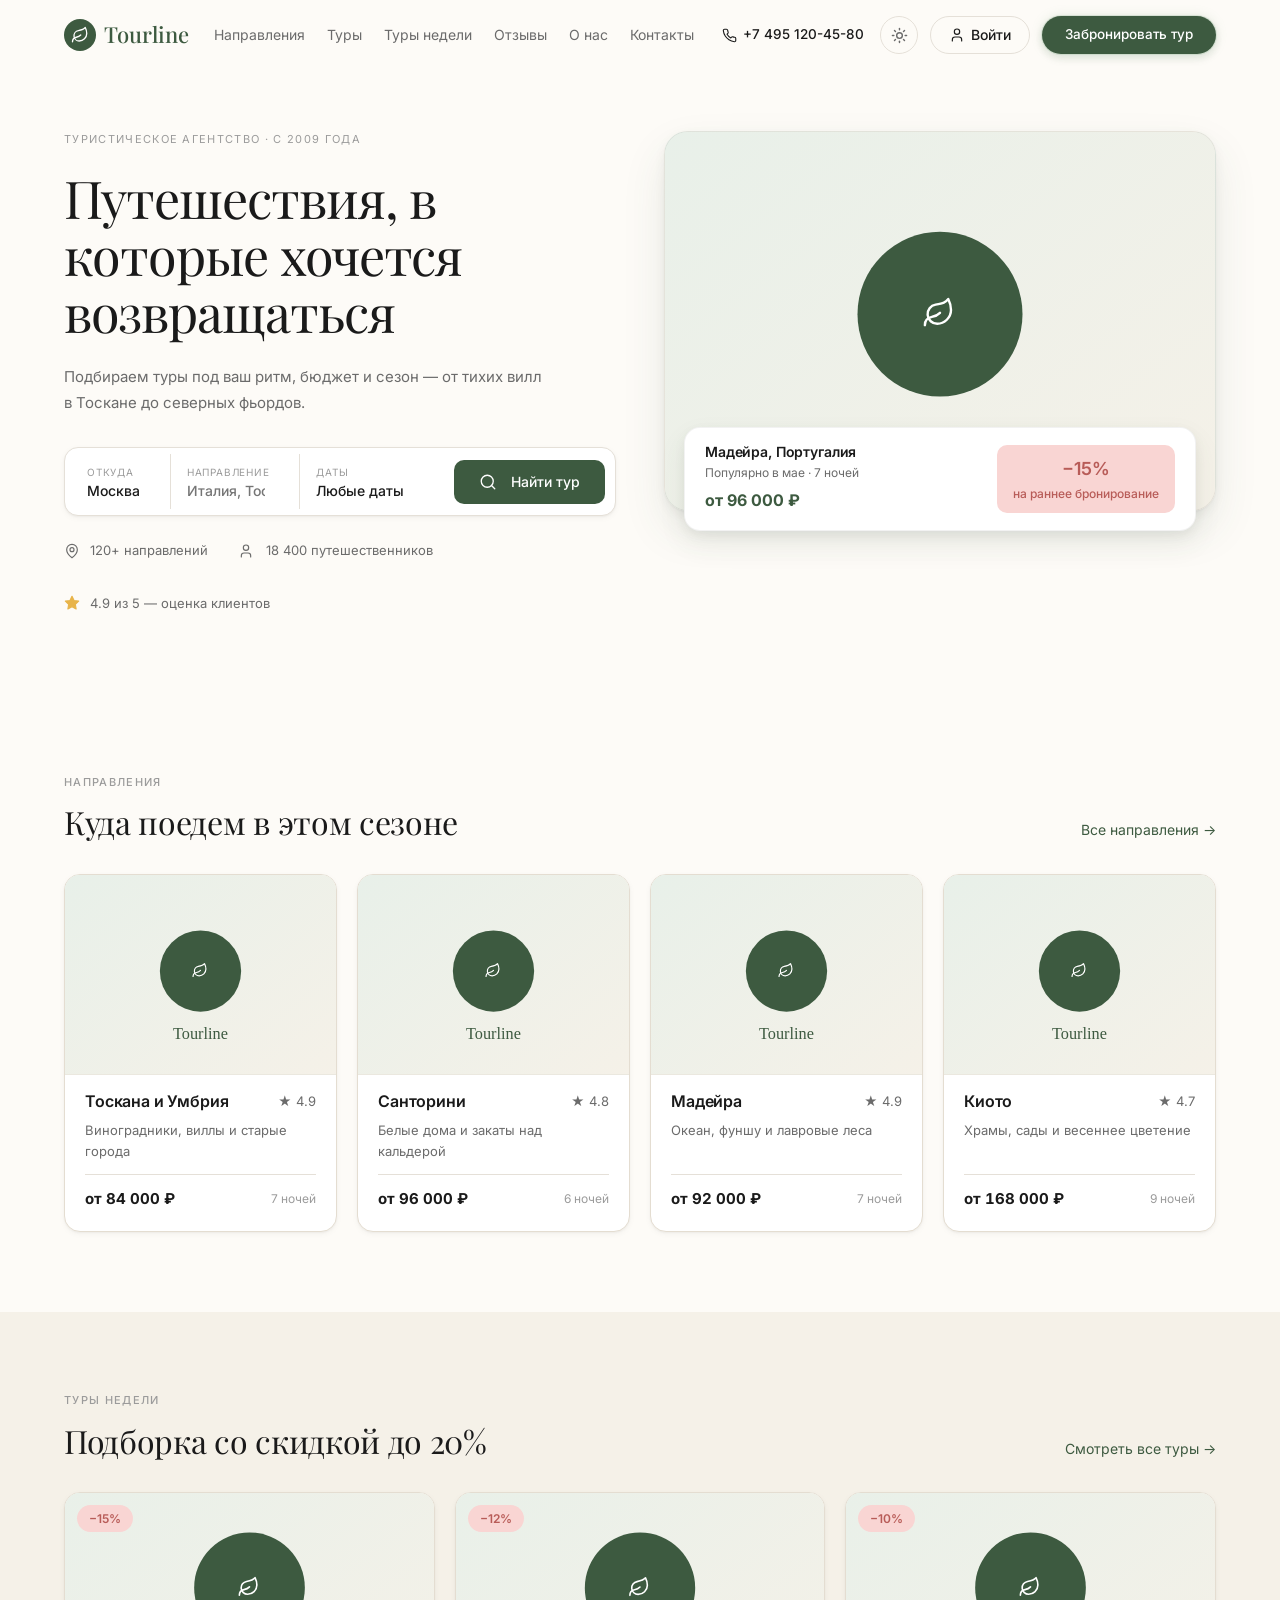
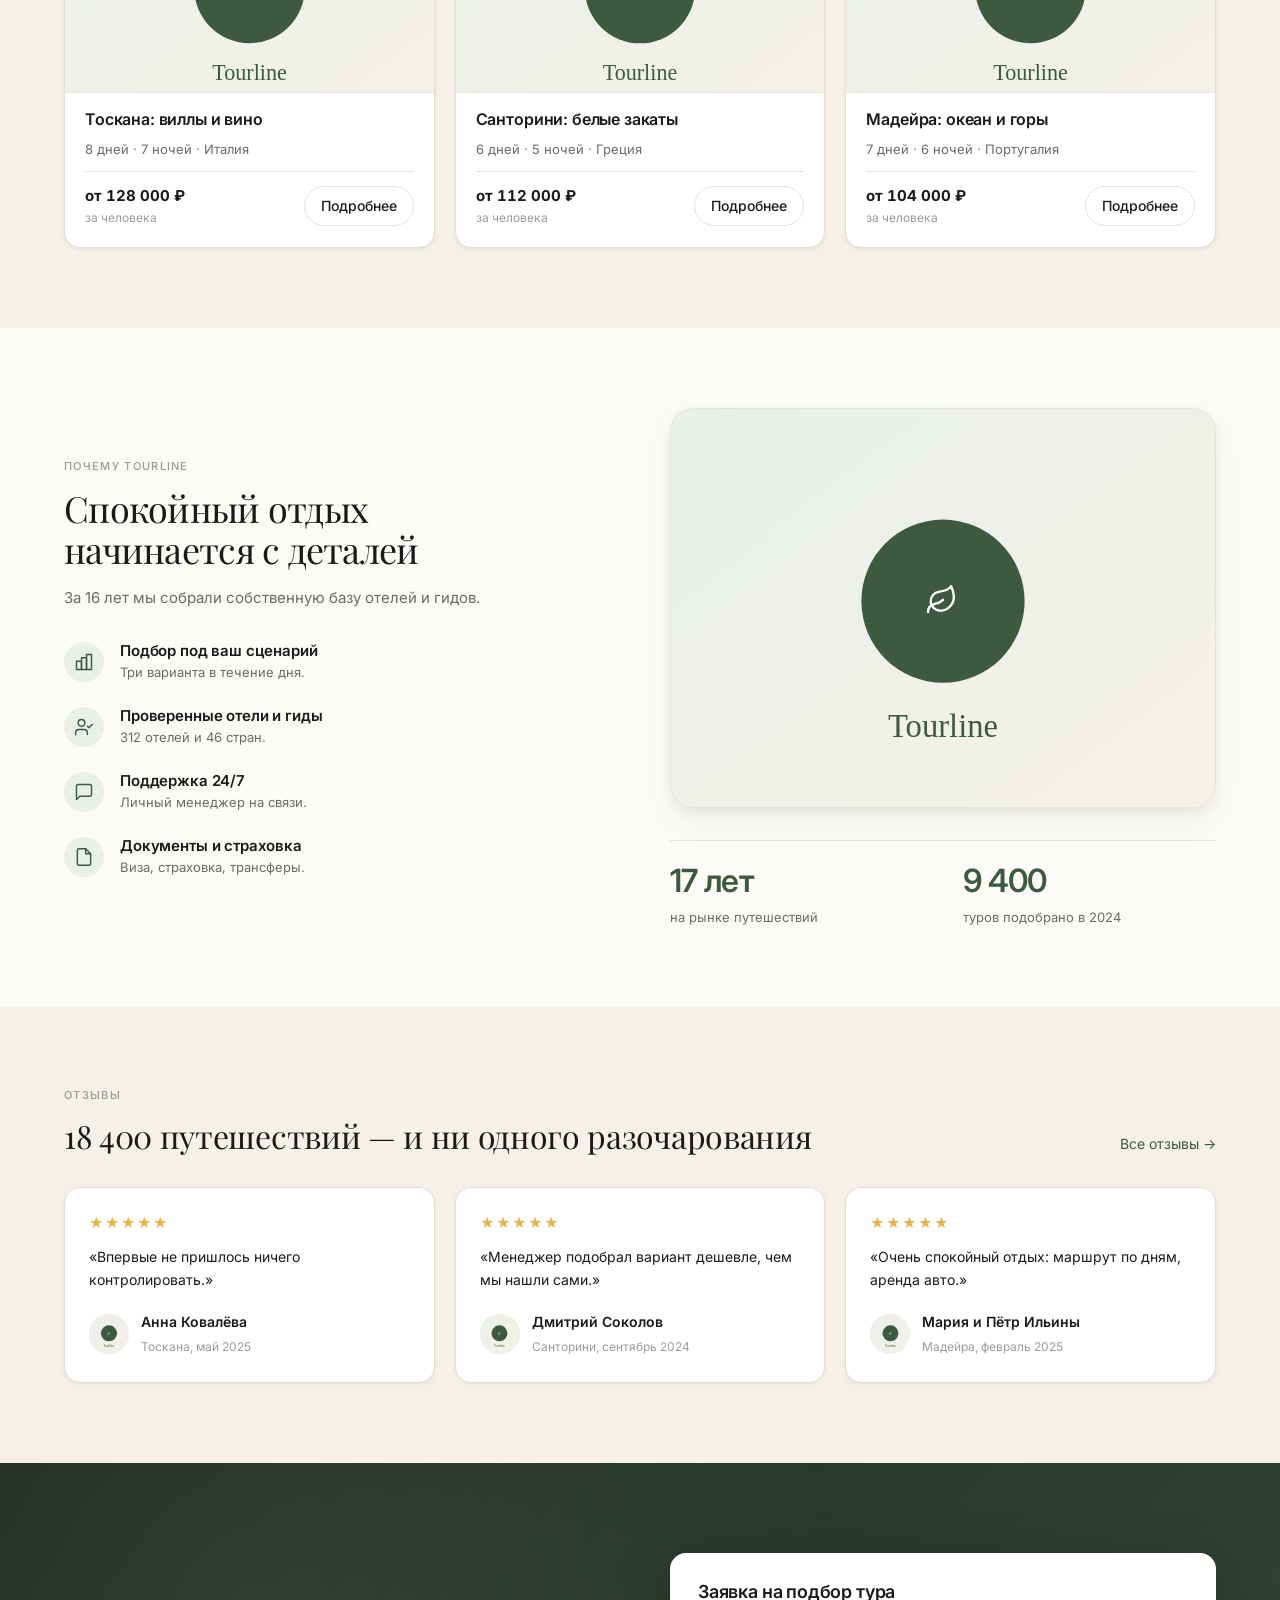
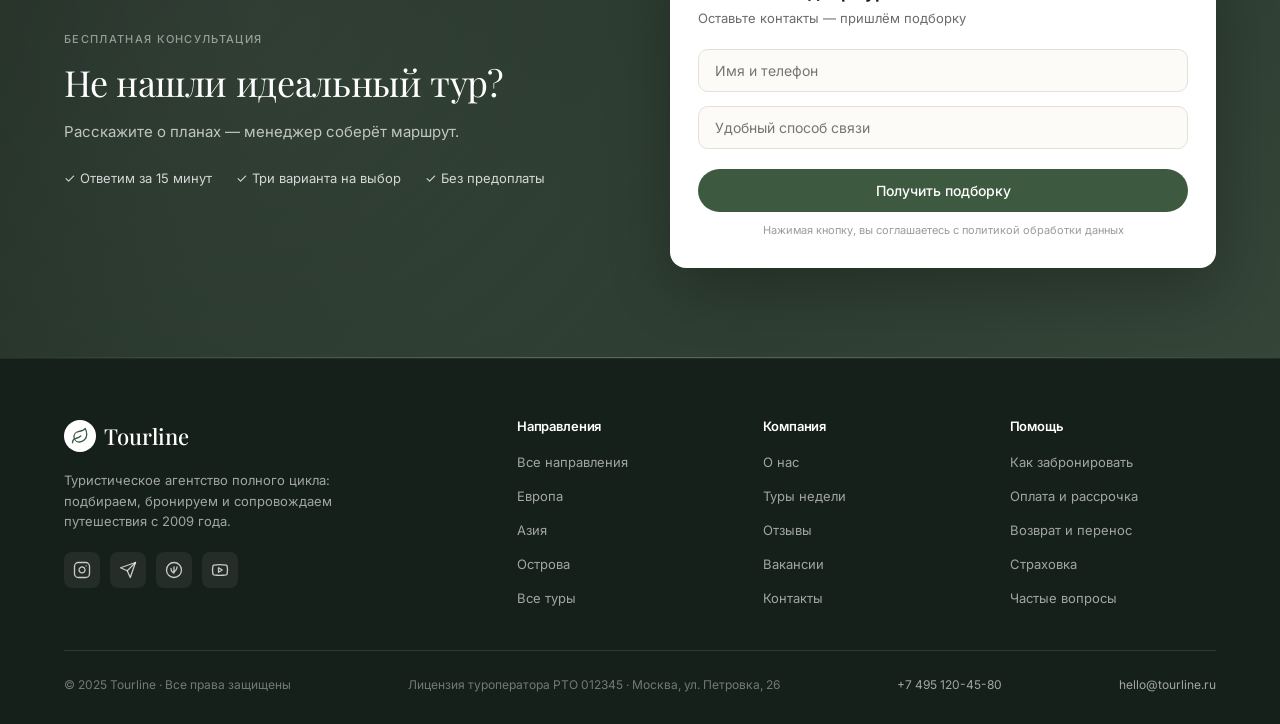
==== index.html @ f4469e95 "Первый деплой" ====
<!DOCTYPE html>
<html lang="ru">
<head>
<meta charset="UTF-8">
<meta name="viewport" content="width=device-width, initial-scale=1.0">
<title>Tourline — Туристическое агентство</title>
<script>
  (function(){var t=localStorage.getItem('tl-theme')||(window.matchMedia&&window.matchMedia('(prefers-color-scheme: dark)').matches?'dark':'light');document.documentElement.setAttribute('data-theme',t);})();
</script>
<link rel="preconnect" href="https://fonts.googleapis.com">
<link rel="preconnect" href="https://fonts.gstatic.com" crossorigin>
<link href="https://fonts.googleapis.com/css2?family=Inter:wght@400;500;600&family=Playfair+Display:wght@400;500&display=swap" rel="stylesheet">
<link rel="stylesheet" href="style.css">
</head>
<body>

<header class="header">
  <div class="container header-inner">
    <a href="index.html" class="logo"><span class="logo-icon"><svg viewBox="0 0 24 24"><path d="M11 20A7 7 0 0 1 9.8 6.1C15.5 5 17 4.48 19 2c1 2 2 4.18 2 8 0 5.5-4.78 10-10 10Z"/><path d="M2 21c0-3 1.85-5.36 5.08-6C9.5 14.52 12 13 13 12"/></svg></span>Tourline</a>
    <button class="burger"><span></span></button>
    <nav class="nav">
      <a href="destinations.html">Направления</a>
      <a href="tours.html">Туры</a>
      <a href="weekly.html">Туры недели</a>
      <a href="reviews.html">Отзывы</a>
      <a href="about.html">О нас</a>
      <a href="contacts.html">Контакты</a>
    </nav>
    <div class="header-actions">
      <a href="tel:+74951204580" class="header-phone"><svg class="icon icon-sm" viewBox="0 0 24 24"><path d="M22 16.92v3a2 2 0 0 1-2.18 2 19.79 19.79 0 0 1-8.63-3.07 19.5 19.5 0 0 1-6-6 19.79 19.79 0 0 1-3.07-8.67A2 2 0 0 1 4.11 2h3a2 2 0 0 1 2 1.72c.13.96.36 1.9.7 2.81a2 2 0 0 1-.45 2.11L8.09 9.91a16 16 0 0 0 6 6l1.27-1.27a2 2 0 0 1 2.11-.45c.91.34 1.85.57 2.81.7A2 2 0 0 1 22 16.92Z"/></svg>+7 495 120-45-80</a>
      <span data-auth-slot></span>
      <a href="#" class="btn btn-primary" data-modal="booking">Забронировать тур</a>
    </div>
  </div>
</header>

<section class="hero">
  <div class="container hero-grid">
    <div class="hero-content">
      <div class="hero-label">Туристическое агентство · с 2009 года</div>
      <h1>Путешествия, в которые хочется возвращаться</h1>
      <p class="hero-desc">Подбираем туры под ваш ритм, бюджет и сезон — от тихих вилл в Тоскане до северных фьордов.</p>

      <form class="search-form" data-form="search">
        <div class="search-field">
          <label>Откуда</label>
          <select name="from"><option>Москва</option><option>Санкт-Петербург</option><option>Казань</option><option>Екатеринбург</option><option>Новосибирск</option><option>Краснодар</option><option>Сочи</option></select>
        </div>
        <div class="search-field">
          <label>Направление</label>
          <input type="text" name="dest" placeholder="Италия, Тоскана, Киото…" list="dest-list" autocomplete="off">
          <datalist id="dest-list">
            <option value="Тоскана"></option><option value="Санторини"></option><option value="Мадейра"></option><option value="Киото"></option><option value="Рим"></option><option value="Прованс"></option><option value="Лофотены"></option><option value="Амстердам"></option><option value="Мальдивы"></option><option value="Дубай"></option>
          </datalist>
        </div>
        <div class="search-field">
          <label>Даты</label>
          <select name="dates"><option>Любые даты</option><option>Май 2026</option><option>Июнь 2026</option><option>Июль 2026</option><option>Август 2026</option><option>Сентябрь 2026</option><option>Декабрь 2026</option></select>
        </div>
        <button type="submit" class="btn btn-primary"><svg class="icon" viewBox="0 0 24 24"><circle cx="11" cy="11" r="8"/><path d="m21 21-4.3-4.3"/></svg>Найти тур</button>
      </form>

      <div class="hero-stats">
        <span><svg class="icon icon-sm" style="vertical-align:-3px;margin-right:4px;" viewBox="0 0 24 24"><path d="M20 10c0 6-8 12-8 12s-8-6-8-12a8 8 0 0 1 16 0Z"/><circle cx="12" cy="10" r="3"/></svg>120+ направлений</span>
        <span><svg class="icon icon-sm" style="vertical-align:-3px;margin-right:4px;" viewBox="0 0 24 24"><path d="M16 21v-2a4 4 0 0 0-4-4H6a4 4 0 0 0-4 4v2"/><circle cx="9" cy="7" r="4"/></svg>18 400 путешественников</span>
        <span><svg class="icon icon-sm" style="vertical-align:-3px;margin-right:4px;stroke:#E8B44A;fill:#E8B44A;" viewBox="0 0 24 24"><polygon points="12 2 15.09 8.26 22 9.27 17 14.14 18.18 21.02 12 17.77 5.82 21.02 7 14.14 2 9.27 8.91 8.26 12 2"/></svg>4.9 из 5 — оценка клиентов</span>
      </div>
    </div>

    <div class="hero-visual">
      <img class="hero-img" src="https://images.unsplash.com/photo-1590523277543-a94d2e4eb00b?w=800&q=80" 
     alt="Мадейра" 
     data-fallback-src="https://picsum.photos/seed/madeira-hero/1200/900">
      <div class="hero-card">
        <div class="hero-card-left">
          <h4>Мадейра, Португалия</h4>
          <p>Популярно в мае · 7 ночей</p>
          <strong>от 96 000 ₽</strong>
        </div>
        <div class="hero-badge"><strong>−15%</strong>на раннее бронирование</div>
      </div>
    </div>
  </div>
</section>

<section class="section section-cream">
  <div class="container">
    <div class="section-header"><div><div class="section-label">Направления</div><h2>Куда поедем в этом сезоне</h2></div><a href="destinations.html" class="link-arrow">Все направления →</a></div>
    <div class="tours-grid">
      <a href="tour.html?id=toscana-villas-wine" class="tour-card"><div class="tour-card-img"><img src="https://images.unsplash.com/photo-1523906834658-6e24ef2386f9?w=600&q=80" alt="Тоскана"></div><div class="tour-card-body"><div class="tour-card-top"><h4>Тоскана и Умбрия</h4><span class="tour-rating">★ 4.9</span></div><p class="tour-card-desc">Виноградники, виллы и старые города</p><div class="tour-card-price"><strong>от 84 000 ₽</strong><span>7 ночей</span></div></div></a>
      <a href="tour.html?id=santorini-white-sunsets" class="tour-card"><div class="tour-card-img"><img src="https://images.unsplash.com/photo-1570077188670-e3a8d69ac5ff?w=600&q=80" alt="Санторини"></div><div class="tour-card-body"><div class="tour-card-top"><h4>Санторини</h4><span class="tour-rating">★ 4.8</span></div><p class="tour-card-desc">Белые дома и закаты над кальдерой</p><div class="tour-card-price"><strong>от 96 000 ₽</strong><span>6 ночей</span></div></div></a>
      <a href="tour.html?id=madeira-ocean-laurel" class="tour-card"><div class="tour-card-img"><img src="https://images.unsplash.com/photo-1590523277543-a94d2e4eb00b?w=600&q=80" alt="Мадейра"></div><div class="tour-card-body"><div class="tour-card-top"><h4>Мадейра</h4><span class="tour-rating">★ 4.9</span></div><p class="tour-card-desc">Океан, фуншу и лавровые леса</p><div class="tour-card-price"><strong>от 92 000 ₽</strong><span>7 ночей</span></div></div></a>
      <a href="tour.html?id=kyoto-temples-gardens" class="tour-card"><div class="tour-card-img"><img src="https://images.unsplash.com/photo-1493976040374-85c8e12f0c0e?w=600&q=80" alt="Киото"></div><div class="tour-card-body"><div class="tour-card-top"><h4>Киото</h4><span class="tour-rating">★ 4.7</span></div><p class="tour-card-desc">Храмы, сады и весеннее цветение</p><div class="tour-card-price"><strong>от 168 000 ₽</strong><span>9 ночей</span></div></div></a>
    </div>
  </div>
</section>

<section class="section section-beige">
  <div class="container">
    <div class="section-header"><div><div class="section-label">Туры недели</div><h2>Подборка со скидкой до 20%</h2></div><a href="weekly.html" class="link-arrow">Смотреть все туры →</a></div>
    <div class="tours-grid tours-grid-3">
      <div class="tour-card"><div class="tour-card-img"><img src="https://images.unsplash.com/photo-1523906834658-6e24ef2386f9?w=600&q=80" alt="Тоскана"><span class="tour-badge">−15%</span></div><div class="tour-card-body"><div class="tour-card-top"><h4>Тоскана: виллы и вино</h4></div><p class="tour-card-desc">8 дней · 7 ночей · Италия</p><div class="tour-card-price"><div><strong>от 128 000 ₽</strong><span style="display:block;">за человека</span></div><a href="tour.html?id=toscana-villas-wine" class="btn btn-outline" style="padding:8px 16px;">Подробнее</a></div></div></div>
      <div class="tour-card"><div class="tour-card-img"><img src="https://images.unsplash.com/photo-1613395877344-13d4a8e0d49e?w=600&q=80" alt="Санторини"><span class="tour-badge">−12%</span></div><div class="tour-card-body"><div class="tour-card-top"><h4>Санторини: белые закаты</h4></div><p class="tour-card-desc">6 дней · 5 ночей · Греция</p><div class="tour-card-price"><div><strong>от 112 000 ₽</strong><span style="display:block;">за человека</span></div><a href="tour.html?id=santorini-white-sunsets" class="btn btn-outline" style="padding:8px 16px;">Подробнее</a></div></div></div>
      <div class="tour-card"><div class="tour-card-img"><img src="https://images.unsplash.com/photo-1585208798174-6cedd86e019a?w=600&q=80" alt="Мадейра"><span class="tour-badge">−10%</span></div><div class="tour-card-body"><div class="tour-card-top"><h4>Мадейра: океан и горы</h4></div><p class="tour-card-desc">7 дней · 6 ночей · Португалия</p><div class="tour-card-price"><div><strong>от 104 000 ₽</strong><span style="display:block;">за человека</span></div><a href="tour.html?id=madeira-ocean-laurel" class="btn btn-outline" style="padding:8px 16px;">Подробнее</a></div></div></div>
    </div>
  </div>
</section>

<section class="section section-cream">
  <div class="container features-grid">
    <div class="features-content">
      <div class="section-label">Почему Tourline</div>
      <h2>Спокойный отдых начинается с деталей</h2>
      <p style="color:var(--text-muted);margin-top:16px;max-width:480px;">За 16 лет мы собрали собственную базу отелей и гидов.</p>
      <div class="features-list">
        <div class="feature-item"><div class="feature-icon"><svg viewBox="0 0 24 24"><path d="M9 11H3v10h6V11Z"/><path d="M21 3h-6v18h6V3Z"/><path d="M15 7H9v14h6V7Z"/></svg></div><div><h4>Подбор под ваш сценарий</h4><p>Три варианта в течение дня.</p></div></div>
        <div class="feature-item"><div class="feature-icon"><svg viewBox="0 0 24 24"><path d="M16 21v-2a4 4 0 0 0-4-4H6a4 4 0 0 0-4 4v2"/><circle cx="9" cy="7" r="4"/><polyline points="16 11 18 13 22 9"/></svg></div><div><h4>Проверенные отели и гиды</h4><p>312 отелей и 46 стран.</p></div></div>
        <div class="feature-item"><div class="feature-icon"><svg viewBox="0 0 24 24"><path d="M21 15a2 2 0 0 1-2 2H7l-4 4V5a2 2 0 0 1 2-2h14a2 2 0 0 1 2 2z"/></svg></div><div><h4>Поддержка 24/7</h4><p>Личный менеджер на связи.</p></div></div>
        <div class="feature-item"><div class="feature-icon"><svg viewBox="0 0 24 24"><path d="M14 2H6a2 2 0 0 0-2 2v16a2 2 0 0 0 2 2h12a2 2 0 0 0 2-2V8z"/><polyline points="14 2 14 8 20 8"/></svg></div><div><h4>Документы и страховка</h4><p>Виза, страховка, трансферы.</p></div></div>
      </div>
    </div>
    <div class="features-visual">
  <img src="https://images.unsplash.com/photo-1507525428034-b723cf961d3e?w=800&q=80" 
       alt="Отдых" 
       data-fallback-src="https://picsum.photos/seed/tourline-beach/1200/900">
  <div class="features-stats">
    <div class="stat">
      <strong>17 лет</strong>
      <span>на рынке путешествий</span>
    </div>
    <div class="stat">
      <strong>9 400</strong>
      <span>туров подобрано в 2024</span>
    </div>
  </div>
</div>
</section>

<section class="section section-beige">
  <div class="container">
    <div class="section-header"><div><div class="section-label">Отзывы</div><h2>18 400 путешествий — и ни одного разочарования</h2></div><a href="reviews.html" class="link-arrow">Все отзывы →</a></div>
    <div class="reviews-grid">
      <div class="review-card"><div class="review-stars">★★★★★</div><p class="review-text">«Впервые не пришлось ничего контролировать.»</p><div class="review-author"><img src="https://i.pravatar.cc/80?img=1" alt=""><div><strong>Анна Ковалёва</strong><span>Тоскана, май 2025</span></div></div></div>
      <div class="review-card"><div class="review-stars">★★★★★</div><p class="review-text">«Менеджер подобрал вариант дешевле, чем мы нашли сами.»</p><div class="review-author"><img src="https://i.pravatar.cc/80?img=12" alt=""><div><strong>Дмитрий Соколов</strong><span>Санторини, сентябрь 2024</span></div></div></div>
      <div class="review-card"><div class="review-stars">★★★★★</div><p class="review-text">«Очень спокойный отдых: маршрут по дням, аренда авто.»</p><div class="review-author"><img src="https://i.pravatar.cc/80?img=5" alt=""><div><strong>Мария и Пётр Ильины</strong><span>Мадейра, февраль 2025</span></div></div></div>
    </div>
  </div>
</section>

<section class="cta-section" id="contacts">
  <div class="container cta-grid">
    <div>
      <div class="section-label" style="color:rgba(255,255,255,.5);">Бесплатная консультация</div>
      <h2>Не нашли идеальный тур?</h2>
      <p>Расскажите о планах — менеджер соберёт маршрут.</p>
      <div class="cta-checks"><span>✓ Ответим за 15 минут</span><span>✓ Три варианта на выбор</span><span>✓ Без предоплаты</span></div>
    </div>
    <form class="cta-form" data-form="cta">
      <h3>Заявка на подбор тура</h3>
      <p>Оставьте контакты — пришлём подборку</p>
      <div class="form-group"><input type="text" name="contact" placeholder="Имя и телефон" required></div>
      <div class="form-group"><input type="text" name="method" placeholder="Удобный способ связи"></div>
      <button type="submit" class="btn btn-primary">Получить подборку</button>
      <small>Нажимая кнопку, вы соглашаетесь с политикой обработки данных</small>
    </form>
  </div>
</section>

<footer class="footer">
  <div class="container">
    <div class="footer-grid">
      <div class="footer-brand">
        <a href="index.html" class="logo footer-logo"><span class="logo-icon"><svg viewBox="0 0 24 24"><path d="M11 20A7 7 0 0 1 9.8 6.1C15.5 5 17 4.48 19 2c1 2 2 4.18 2 8 0 5.5-4.78 10-10 10Z"/><path d="M2 21c0-3 1.85-5.36 5.08-6C9.5 14.52 12 13 13 12"/></svg></span>Tourline</a>
        <p>Туристическое агентство полного цикла: подбираем, бронируем и сопровождаем путешествия с 2009 года.</p>
        <div class="footer-social">
          <a href="#" aria-label="Instagram"><svg viewBox="0 0 24 24"><rect width="20" height="20" x="2" y="2" rx="5"/><path d="M16 11.37A4 4 0 1 1 12.63 8 4 4 0 0 1 16 11.37z"/><line x1="17.5" x2="17.51" y1="6.5" y2="6.5"/></svg></a>
          <a href="#" aria-label="Telegram"><svg viewBox="0 0 24 24"><path d="m22 2-7 20-4-9-9-4Z"/><path d="M22 2 11 13"/></svg></a>
          <a href="#" aria-label="VK"><svg viewBox="0 0 24 24"><circle cx="12" cy="12" r="10"/><path d="M8 10c0 4 3 6 4 6V8"/><path d="M12 14c1 0 4-2 4-6"/></svg></a>
          <a href="#" aria-label="YouTube"><svg viewBox="0 0 24 24"><path d="M2.5 17a24.12 24.12 0 0 1 0-10 2 2 0 0 1 1.4-1.4 49.56 49.56 0 0 1 16.2 0A2 2 0 0 1 21.5 7a24.12 24.12 0 0 1 0 10 2 2 0 0 1-1.4 1.4 49.55 49.55 0 0 1-16.2 0A2 2 0 0 1 2.5 17"/><path d="m10 15 5-3-5-3z"/></svg></a>
        </div>
      </div>
      <div class="footer-col"><h4>Направления</h4><ul><li><a href="destinations.html">Все направления</a></li><li><a href="destinations.html">Европа</a></li><li><a href="destinations.html">Азия</a></li><li><a href="destinations.html">Острова</a></li><li><a href="tours.html">Все туры</a></li></ul></div>
      <div class="footer-col"><h4>Компания</h4><ul><li><a href="about.html">О нас</a></li><li><a href="weekly.html">Туры недели</a></li><li><a href="reviews.html">Отзывы</a></li><li><a href="vacancies.html">Вакансии</a></li><li><a href="contacts.html">Контакты</a></li></ul></div>
      <div class="footer-col"><h4>Помощь</h4><ul><li><a href="help.html#booking">Как забронировать</a></li><li><a href="help.html#payment">Оплата и рассрочка</a></li><li><a href="help.html#return">Возврат и перенос</a></li><li><a href="help.html#insurance">Страховка</a></li><li><a href="faq.html">Частые вопросы</a></li></ul></div>
    </div>
    <div class="footer-bottom"><span>© 2025 Tourline · Все права защищены</span><span>Лицензия туроператора РТО 012345 · Москва, ул. Петровка, 26</span><a href="tel:+74951204580">+7 495 120-45-80</a><a href="mailto:hello@tourline.ru">hello@tourline.ru</a></div>
  </div>
</footer>

<script src="tours-data.js"></script>
<script src="auth.js"></script>
<script src="app.js"></script>
</body>
</html>
---- style.css ----
/* ============================================================
   TOURLINE — ОСНОВНЫЕ СТИЛИ
   Часть 1: база, шапка, hero, секции, карточки
============================================================ */

/* ==================== RESET ==================== */
*, *::before, *::after {
  box-sizing: border-box;
  margin: 0;
  padding: 0;
}

/* ==================== ПЕРЕМЕННЫЕ ==================== */
:root {
  --green: #3D5A40;
  --green-dark: #2C3E2E;
  --green-light: #E8F0E9;
  --cream: #FDFBF7;
  --beige: #F5F1E8;
  --beige-dark: #EDE7DB;
  --pink: #F9D5D3;
  --pink-text: #B85C58;
  --text: #1A1A1A;
  --text-muted: #6B6B6B;
  --text-light: #9B9B9B;
  --border: #E5E0D8;
  --border-strong: #E4DDD1;
  --white: #FFFFFF;
  --gold: #B8860B;
  --gold-light: #E8C56B;
  --radius: 16px;
  --radius-sm: 10px;
  --radius-lg: 24px;
  --shadow-sm: 0 1px 2px rgba(0,0,0,.04), 0 2px 6px rgba(0,0,0,.04);
  --shadow: 0 1px 3px rgba(0,0,0,.05), 0 6px 18px rgba(61,90,64,.06);
  --shadow-md: 0 4px 12px rgba(0,0,0,.05), 0 12px 28px rgba(61,90,64,.08);
  --shadow-lg: 0 8px 20px rgba(0,0,0,.06), 0 24px 56px rgba(61,90,64,.12);
  --font-serif: 'Playfair Display', Georgia, serif;
  --font-sans: 'Inter', -apple-system, BlinkMacSystemFont, sans-serif;
  --container: 1200px;
}

[data-theme="dark"] {
  --cream: #0D1210;
  --beige: #131A16;
  --beige-dark: #1A231D;
  --white: #161E1A;
  --text: #E6EBE7;
  --text-muted: #9FAAA2;
  --text-light: #6F7A73;
  --border: #26302A;
  --border-strong: #2E3A33;
  --green: #7EA882;
  --green-dark: #1A241E;
  --green-light: rgba(126,168,130,.12);
  --pink: rgba(190,100,95,.14);
  --pink-text: #E5A19C;
  --shadow-sm: 0 1px 2px rgba(0,0,0,.3), 0 2px 6px rgba(0,0,0,.25);
  --shadow: 0 2px 8px rgba(0,0,0,.35), 0 8px 24px rgba(0,0,0,.25);
  --shadow-md: 0 4px 12px rgba(0,0,0,.4), 0 16px 36px rgba(0,0,0,.3);
  --shadow-lg: 0 8px 20px rgba(0,0,0,.45), 0 28px 60px rgba(0,0,0,.4);
}

/* ==================== БАЗА ==================== */
html {
  scroll-behavior: smooth;
  scrollbar-width: thin;
  scrollbar-color: rgba(126,168,130,.4) transparent;
}

body {
  font-family: var(--font-sans);
  color: var(--text);
  background: var(--cream);
  font-size: 15px;
  line-height: 1.6;
  -webkit-font-smoothing: antialiased;
  -moz-osx-font-smoothing: grayscale;
  transition: background-color .35s ease, color .35s ease;
}

img { max-width: 100%; display: block; }
a { text-decoration: none; color: inherit; }
ul { list-style: none; }
button, input, select, textarea { font-family: inherit; font-size: inherit; }
button { cursor: pointer; border: none; background: none; color: inherit; }

.container {
  max-width: var(--container);
  margin: 0 auto;
  padding: 0 24px;
}

/* ==================== СКРОЛЛБАР ==================== */
::-webkit-scrollbar { width: 10px; height: 10px; }
::-webkit-scrollbar-track { background: transparent; }
::-webkit-scrollbar-thumb {
  background: rgba(126,168,130,.25);
  border-radius: 10px;
  border: 2px solid transparent;
  background-clip: padding-box;
  transition: background .2s;
}
::-webkit-scrollbar-thumb:hover {
  background: rgba(126,168,130,.5);
  background-clip: padding-box;
}
[data-theme="dark"] ::-webkit-scrollbar-thumb {
  background: rgba(126,168,130,.3);
  background-clip: padding-box;
}
[data-theme="dark"] ::-webkit-scrollbar-thumb:hover {
  background: rgba(126,168,130,.55);
  background-clip: padding-box;
}
::-webkit-scrollbar-corner { background: transparent; }
::-webkit-scrollbar-track-piece { background-color: transparent; }

/* ==================== ТИПОГРАФИКА ==================== */
h1, h2, h3, h4 {
  font-family: var(--font-serif);
  font-weight: 400;
  line-height: 1.2;
  color: var(--text);
  letter-spacing: -.01em;
}
h1 { font-size: 48px; }
h2 { font-size: 36px; }
h3 { font-size: 24px; }
h4 { font-size: 20px; }

.section-label {
  font-size: 11px;
  letter-spacing: .12em;
  text-transform: uppercase;
  color: var(--text-light);
  margin-bottom: 12px;
  font-weight: 500;
}

.section-header {
  display: flex;
  align-items: flex-end;
  justify-content: space-between;
  margin-bottom: 32px;
  gap: 24px;
}
.section-header h2 { font-size: 32px; }

.link-arrow {
  font-size: 14px;
  color: var(--green);
  display: inline-flex;
  align-items: center;
  gap: 6px;
  white-space: nowrap;
  transition: gap .2s;
}
.link-arrow:hover { gap: 10px; }

/* ==================== ИКОНКИ ==================== */
.icon {
  display: inline-block;
  width: 18px;
  height: 18px;
  flex-shrink: 0;
  stroke: currentColor;
  fill: none;
  stroke-width: 1.75;
  stroke-linecap: round;
  stroke-linejoin: round;
  vertical-align: middle;
}
.icon-sm { width: 16px; height: 16px; }
.icon-lg { width: 22px; height: 22px; }
.btn .icon { margin-right: 6px; }

/* ==================== КНОПКИ ==================== */
.btn {
  display: inline-flex;
  align-items: center;
  justify-content: center;
  gap: 8px;
  padding: 12px 24px;
  border-radius: 40px;
  font-size: 14px;
  font-weight: 500;
  font-family: inherit;
  transition: background-color .25s, color .25s, border-color .25s,
              box-shadow .3s, transform .2s;
  white-space: nowrap;
  border: 1px solid transparent;
  cursor: pointer;
}

.btn-primary {
  background: var(--green);
  color: #fff;
}
.btn-primary:hover {
  background: var(--green-dark);
  transform: translateY(-1px);
  box-shadow: 0 6px 18px rgba(61,90,64,.25);
}
.btn-primary:active { transform: translateY(0); }

.btn-outline {
  background: transparent;
  color: var(--text);
  border-color: var(--border);
}
.btn-outline:hover {
  border-color: var(--green);
  color: var(--green);
  background: var(--green-light);
}

.btn-white {
  background: #fff;
  color: var(--green);
}
.btn-white:hover { background: var(--beige); }

.btn-ghost {
  background: transparent;
  color: var(--text-muted);
  padding: 6px 12px;
}
.btn-ghost:hover { color: var(--green); }

.btn-sm { padding: 8px 16px; font-size: 13px; }

/* ==================== HEADER ==================== */
.header {
  background: var(--cream);
  padding: 16px 0;
  position: sticky;
  top: 0;
  z-index: 100;
  border-bottom: 1px solid transparent;
  transition: border-color .2s, background-color .35s, backdrop-filter .2s;
}
.header.scrolled {
  border-bottom-color: var(--border);
  background: rgba(253,251,247,.9);
  backdrop-filter: blur(12px);
  -webkit-backdrop-filter: blur(12px);
}
[data-theme="dark"] .header {
  background: rgba(13,18,16,.85);
  backdrop-filter: blur(12px);
  -webkit-backdrop-filter: blur(12px);
}

.header-inner {
  display: flex;
  align-items: center;
  justify-content: space-between;
  gap: 24px;
}

/* Логотип */
.logo {
  display: flex;
  align-items: center;
  gap: 8px;
  font-family: var(--font-serif);
  font-size: 22px;
  color: var(--green);
  font-weight: 500;
  flex-shrink: 0;
}
.logo-icon {
  width: 32px;
  height: 32px;
  background: var(--green);
  border-radius: 50%;
  display: flex;
  align-items: center;
  justify-content: center;
  flex-shrink: 0;
}
.logo-icon svg {
  width: 18px;
  height: 18px;
  stroke: #fff;
  fill: none;
  stroke-width: 1.75;
  stroke-linecap: round;
  stroke-linejoin: round;
}
[data-theme="dark"] .logo-icon svg { stroke: #0D1210; }

/* Навигация */
.nav {
  display: flex;
  gap: 22px;
  font-size: 14px;
  color: var(--text-muted);
  flex-wrap: nowrap;
}
.nav a {
  white-space: nowrap;
  line-height: 1.2;
  transition: color .2s;
}
.nav a:hover { color: var(--green); }

/* Действия в шапке */
.header-actions {
  display: flex;
  align-items: center;
  gap: 12px;
  flex-shrink: 0;
}
.header-phone {
  font-size: 13.5px;
  font-weight: 500;
  color: var(--text);
  display: inline-flex;
  align-items: center;
  gap: 6px;
  padding: 0 4px;
  transition: color .2s;
}
.header-phone:hover { color: var(--green); }
.header-phone svg { width: 15px; height: 15px; stroke: currentColor; }

/* Кнопка "Забронировать тур" в шапке — мягкий подсвет */
.header-actions .btn-primary {
  height: 38px;
  padding: 0 22px;
  border-radius: 40px;
  font-size: 13.5px;
  box-shadow:
    0 0 0 1px rgba(126,168,130,.25),
    0 0 14px rgba(126,168,130,.22),
    0 4px 12px rgba(61,90,64,.14);
}
.header-actions .btn-primary:hover {
  box-shadow:
    0 0 0 1px rgba(126,168,130,.4),
    0 0 22px rgba(126,168,130,.35),
    0 6px 16px rgba(61,90,64,.22);
  transform: translateY(-1px);
}
[data-theme="dark"] .header-actions .btn-primary {
  background: #7EA882;
  color: #0D1210;
  font-weight: 600;
  box-shadow:
    0 0 0 1px rgba(126,168,130,.35),
    0 0 16px rgba(126,168,130,.3),
    0 4px 12px rgba(0,0,0,.2);
}
[data-theme="dark"] .header-actions .btn-primary:hover {
  background: #8FBC93;
  box-shadow:
    0 0 0 1px rgba(126,168,130,.5),
    0 0 24px rgba(126,168,130,.45),
    0 6px 16px rgba(0,0,0,.3);
}

/* Переключатель темы */
.theme-toggle {
  width: 38px;
  height: 38px;
  border-radius: 50%;
  background: transparent;
  border: 1.5px solid var(--border);
  display: inline-flex;
  align-items: center;
  justify-content: center;
  cursor: pointer;
  position: relative;
  padding: 0;
  color: var(--text-muted);
  flex-shrink: 0;
  transition: all .2s ease;
}
.theme-toggle:hover {
  border-color: var(--green);
  color: var(--green);
  background: var(--green-light);
}
.theme-toggle svg {
  width: 17px;
  height: 17px;
  stroke: currentColor;
  fill: none;
  stroke-width: 2;
  stroke-linecap: round;
  stroke-linejoin: round;
  transition: transform .4s ease, opacity .25s ease;
  position: absolute;
}
.theme-toggle .icon-sun { opacity: 1; transform: rotate(0) scale(1); }
.theme-toggle .icon-moon { opacity: 0; transform: rotate(-90deg) scale(.5); }
[data-theme="dark"] .theme-toggle .icon-sun { opacity: 0; transform: rotate(90deg) scale(.5); }
[data-theme="dark"] .theme-toggle .icon-moon { opacity: 1; transform: rotate(0) scale(1); }

/* Кнопка входа */
.auth-btn {
  display: inline-flex;
  align-items: center;
  gap: 6px;
  padding: 10px 18px;
  border-radius: 40px;
  font-size: 14px;
  font-weight: 500;
  color: var(--text);
  border: 1px solid var(--border);
  background: transparent;
  transition: all .2s;
  white-space: nowrap;
  height: 38px;
}
.auth-btn:hover { border-color: var(--green); color: var(--green); }
.auth-btn .icon { width: 16px; height: 16px; }

/* Меню пользователя */
.user-menu { position: relative; }
.user-trigger {
  display: inline-flex;
  align-items: center;
  gap: 8px;
  padding: 5px 14px 5px 5px;
  border-radius: 40px;
  background: transparent;
  border: 1px solid var(--border);
  cursor: pointer;
  font-family: inherit;
  font-size: 13.5px;
  font-weight: 500;
  color: var(--text);
  height: 38px;
  transition: all .2s;
}
.user-trigger:hover { border-color: var(--green); }

.user-avatar {
  width: 28px;
  height: 28px;
  border-radius: 50%;
  background: var(--green);
  color: #fff;
  display: flex;
  align-items: center;
  justify-content: center;
  font-weight: 600;
  font-size: 12px;
  text-transform: uppercase;
  flex-shrink: 0;
}
.user-avatar-admin {
  background: var(--green) !important;
  box-shadow: 0 0 0 2px var(--cream), 0 0 0 3.5px rgba(232,197,107,.55) !important;
}
[data-theme="dark"] .user-avatar-admin {
  box-shadow: 0 0 0 2px #0D1210, 0 0 0 3.5px rgba(232,197,107,.6) !important;
}

.user-dropdown {
  position: absolute;
  top: calc(100% + 8px);
  right: 0;
  background: var(--white);
  border: 1px solid var(--border);
  border-radius: 14px;
  padding: 8px;
  min-width: 220px;
  box-shadow: var(--shadow-md);
  z-index: 200;
  opacity: 0;
  transform: translateY(-6px);
  pointer-events: none;
  transition: all .2s;
}
.user-dropdown.open {
  opacity: 1;
  transform: translateY(0);
  pointer-events: auto;
}
.user-dropdown a,
.user-dropdown button {
  display: flex;
  align-items: center;
  gap: 10px;
  width: 100%;
  text-align: left;
  padding: 10px 12px;
  border-radius: 8px;
  font-size: 14px;
  color: var(--text);
  background: transparent;
  border: none;
  cursor: pointer;
  font-family: inherit;
  transition: background .15s;
}
.user-dropdown a:hover,
.user-dropdown button:hover { background: var(--beige); }
.user-dropdown .divider {
  height: 1px;
  background: var(--border);
  margin: 6px 4px;
}
.user-dropdown .icon {
  width: 16px;
  height: 16px;
  stroke: var(--text-muted);
}
.user-dropdown .user-dropdown-admin {
  color: var(--gold) !important;
  font-weight: 500;
}
.user-dropdown .user-dropdown-admin:hover {
  background: rgba(232,197,107,.1) !important;
}
.user-dropdown .user-dropdown-admin .icon { stroke: var(--gold); }
[data-theme="dark"] .user-dropdown .user-dropdown-admin { color: var(--gold-light) !important; }
[data-theme="dark"] .user-dropdown .user-dropdown-admin .icon { stroke: var(--gold-light); }
.user-dropdown [data-logout] { color: var(--pink-text); }
.user-dropdown [data-logout]:hover { background: rgba(184,92,88,.08); }
.user-dropdown [data-logout] .icon { stroke: var(--pink-text); }

/* ==================== HERO ==================== */
.hero { padding: 60px 0 80px; }
.hero-grid {
  display: grid;
  grid-template-columns: 1fr 1fr;
  gap: 48px;
  align-items: start;
}
.hero-label {
  font-size: 11px;
  letter-spacing: .12em;
  text-transform: uppercase;
  color: var(--text-light);
  margin-bottom: 20px;
}
.hero h1 {
  font-size: 52px;
  margin-bottom: 24px;
  letter-spacing: -.02em;
  line-height: 1.1;
}
.hero-desc {
  font-size: 15px;
  color: var(--text-muted);
  max-width: 480px;
  margin-bottom: 32px;
  line-height: 1.7;
}

/* Форма поиска */
.search-form {
  display: grid;
  grid-template-columns: 1fr 1.3fr 1.5fr auto;
  align-items: stretch;
  background: var(--white);
  border: 1px solid var(--border);
  border-radius: 14px;
  padding: 6px;
  margin-bottom: 24px;
  box-shadow: var(--shadow-sm);
  transition: box-shadow .2s, border-color .2s;
}
.search-form:focus-within {
  box-shadow: 0 6px 24px rgba(61,90,64,.12);
  border-color: var(--green);
}
.search-field {
  min-width: 0;
  padding: 10px 16px;
  border-right: 1px solid var(--border);
  display: flex;
  flex-direction: column;
  justify-content: center;
  position: relative;
}
.search-field:last-of-type { border-right: none; }
.search-field label {
  font-size: 10px;
  letter-spacing: .08em;
  color: var(--text-light);
  margin-bottom: 2px;
  pointer-events: none;
  text-transform: uppercase;
}
.search-field input,
.search-field select {
  border: none;
  outline: none;
  background: transparent;
  font-size: 14px;
  font-weight: 500;
  color: var(--text);
  width: 100%;
  padding: 0;
  cursor: pointer;
  font-family: inherit;
  appearance: none;
}
.search-form .btn {
  align-self: center;
  margin: 4px;
  border-radius: 10px;
}

.hero-stats {
  display: flex;
  gap: 32px;
  font-size: 13px;
  color: var(--text-muted);
  flex-wrap: wrap;
}
.hero-stats span {
  display: inline-flex;
  align-items: center;
  gap: 6px;
}

.hero-visual { position: relative; }
.hero-img {
  width: 100%;
  height: 380px;
  object-fit: cover;
  border-radius: var(--radius-lg);
  cursor: zoom-in;
  border: 1px solid rgba(0,0,0,.06);
  box-shadow:
    0 1px 2px rgba(0,0,0,.04),
    0 4px 12px rgba(0,0,0,.05),
    0 20px 44px rgba(61,90,64,.1);
  transition: box-shadow .3s;
}
.hero-img:hover {
  box-shadow:
    0 2px 4px rgba(0,0,0,.05),
    0 8px 20px rgba(0,0,0,.07),
    0 28px 64px rgba(61,90,64,.15);
}
[data-theme="dark"] .hero-img {
  border-color: rgba(255,255,255,.06);
}

.hero-card {
  position: absolute;
  bottom: -20px;
  left: 20px;
  right: 20px;
  background: var(--white);
  border-radius: var(--radius);
  padding: 16px 20px;
  display: flex;
  justify-content: space-between;
  align-items: center;
  border: 1px solid rgba(0,0,0,.05);
  box-shadow: var(--shadow-md);
}
.hero-card-left h4 {
  font-family: var(--font-sans);
  font-size: 14px;
  font-weight: 600;
  margin-bottom: 2px;
}
.hero-card-left p {
  font-size: 12px;
  color: var(--text-muted);
  margin-bottom: 6px;
}
.hero-card-left strong {
  font-size: 16px;
  color: var(--green);
}
.hero-badge {
  background: var(--pink);
  color: var(--pink-text);
  padding: 10px 16px;
  border-radius: 10px;
  text-align: center;
  font-size: 12px;
  font-weight: 500;
}
.hero-badge strong {
  display: block;
  font-size: 18px;
  font-weight: 600;
}

/* ==================== СЕКЦИИ ==================== */
.section { padding: 80px 0; }
.section-beige { background: var(--beige); transition: background-color .35s; }
.section-cream { background: var(--cream); transition: background-color .35s; }

/* ==================== КАРТОЧКИ ТУРОВ ==================== */
.tours-grid {
  display: grid;
  grid-template-columns: repeat(4, 1fr);
  gap: 20px;
}
.tours-grid-3 { grid-template-columns: repeat(3, 1fr); }

.tour-card {
  background: var(--white);
  border-radius: var(--radius);
  overflow: hidden;
  display: flex;
  flex-direction: column;
  position: relative;
  border: 1px solid var(--border-strong);
  box-shadow: var(--shadow-sm);
  transition: transform .25s cubic-bezier(.2,.9,.3,1),
              box-shadow .25s ease,
              border-color .25s ease;
}
.tour-card:hover {
  transform: translateY(-6px);
  border-color: rgba(61,90,64,.2);
  box-shadow: var(--shadow-lg);
}

.tour-card-img {
  position: relative;
  height: 200px;
  overflow: hidden;
  background: var(--beige);
  border-bottom: 1px solid rgba(0,0,0,.04);
}
.tour-card-img img {
  width: 100%;
  height: 100%;
  object-fit: cover;
  transition: transform .4s;
  cursor: zoom-in;
}
.tour-card:hover .tour-card-img img { transform: scale(1.05); }

.tour-badge {
  position: absolute;
  top: 12px;
  left: 12px;
  background: var(--pink);
  color: var(--pink-text);
  padding: 4px 12px;
  border-radius: 20px;
  font-size: 12px;
  font-weight: 600;
  z-index: 2;
}

.fav-toggle {
  position: absolute;
  top: 12px;
  right: 12px;
  width: 36px;
  height: 36px;
  border-radius: 50%;
  background: rgba(255,255,255,.9);
  border: none;
  display: flex;
  align-items: center;
  justify-content: center;
  cursor: pointer;
  color: var(--green);
  transition: all .2s;
  z-index: 2;
}
.fav-toggle:hover { transform: scale(1.1); }
.fav-toggle svg {
  width: 18px;
  height: 18px;
  stroke: currentColor;
  fill: none;
  stroke-width: 1.75;
  stroke-linecap: round;
  stroke-linejoin: round;
}

.tour-card-body {
  padding: 16px 20px 20px;
  flex: 1;
  display: flex;
  flex-direction: column;
}
.tour-card-top {
  display: flex;
  justify-content: space-between;
  align-items: flex-start;
  margin-bottom: 8px;
  gap: 8px;
}
.tour-card-top h4 {
  font-family: var(--font-sans);
  font-size: 16px;
  font-weight: 600;
  line-height: 1.35;
}
.tour-rating {
  display: flex;
  align-items: center;
  gap: 4px;
  font-size: 13px;
  color: var(--text-muted);
  white-space: nowrap;
}
.tour-card-desc {
  font-size: 13px;
  color: var(--text-muted);
  margin-bottom: 12px;
}
.tour-card-price {
  display: flex;
  justify-content: space-between;
  align-items: center;
  margin-top: auto;
  padding-top: 12px;
  border-top: 1px solid var(--border);
}
.tour-card-price strong {
  font-size: 15px;
  color: var(--text);
  font-variant-numeric: tabular-nums;
}
.tour-card-price span {
  font-size: 12px;
  color: var(--text-light);
}

/* ==================== FEATURES ==================== */
.features-grid {
  display: grid;
  grid-template-columns: 1fr 1fr;
  gap: 60px;
  align-items: center;
}
.features-content h2 {
  font-size: 36px;
  line-height: 1.15;
  max-width: 520px;
  letter-spacing: -.02em;
  text-wrap: balance;
}
.features-list {
  display: flex;
  flex-direction: column;
  gap: 24px;
  margin-top: 32px;
}
.feature-item {
  display: flex;
  gap: 16px;
  align-items: flex-start;
}
.feature-icon {
  width: 40px;
  height: 40px;
  border-radius: 50%;
  background: var(--green-light);
  display: flex;
  align-items: center;
  justify-content: center;
  flex-shrink: 0;
}
.feature-icon svg {
  width: 20px;
  height: 20px;
  stroke: var(--green);
  fill: none;
  stroke-width: 1.75;
  stroke-linecap: round;
  stroke-linejoin: round;
}
.feature-item h4 {
  font-family: var(--font-sans);
  font-size: 15px;
  font-weight: 600;
  margin-bottom: 2px;
}
.feature-item p {
  font-size: 13px;
  color: var(--text-muted);
}

.features-visual img {
  width: 100%;
  height: 400px;
  object-fit: cover;
  border-radius: var(--radius-lg);
  cursor: zoom-in;
  border: 1px solid rgba(0,0,0,.05);
  box-shadow: var(--shadow-md);
}
.features-stats {
  display: grid;
  grid-template-columns: 1fr 1fr;
  gap: 40px;
  margin-top: 32px;
  padding-top: 24px;
  border-top: 1px solid var(--border);
}
.features-stats .stat {
  display: flex;
  flex-direction: column;
  gap: 4px;
}
.features-stats .stat strong {
  font-family: var(--font-sans);
  font-weight: 600;
  font-size: 32px;
  line-height: 1;
  letter-spacing: -.02em;
  color: var(--green);
  display: flex;
  align-items: baseline;
  height: 40px;
}
.features-stats .stat span {
  font-size: 13px;
  line-height: 1.35;
  color: var(--text-muted);
}

/* ==================== ОТЗЫВЫ ==================== */
.reviews-grid {
  display: grid;
  grid-template-columns: repeat(3, 1fr);
  gap: 20px;
}
.reviews-grid-full {
  display: grid;
  grid-template-columns: repeat(3, 1fr);
  gap: 20px;
}
.review-card {
  background: var(--white);
  border: 1px solid var(--border-strong);
  border-radius: var(--radius);
  padding: 24px;
  display: flex;
  flex-direction: column;
  box-shadow: var(--shadow-sm);
  transition: transform .25s, box-shadow .25s, border-color .25s;
}
.review-card:hover {
  transform: translateY(-4px);
  border-color: rgba(61,90,64,.2);
  box-shadow: var(--shadow-md);
}
.review-stars {
  display: flex;
  gap: 2px;
  margin-bottom: 12px;
  color: #E8B44A;
  font-size: 14px;
  letter-spacing: 1px;
}
.review-text {
  font-size: 14px;
  line-height: 1.6;
  color: var(--text);
  margin-bottom: 20px;
  flex: 1;
}
.review-author {
  display: flex;
  align-items: center;
  gap: 12px;
}
.review-author img {
  width: 40px;
  height: 40px;
  border-radius: 50%;
  object-fit: cover;
}
.review-author strong {
  display: block;
  font-size: 14px;
  font-weight: 600;
}
.review-author span {
  font-size: 12px;
  color: var(--text-light);
}
.review-card.fade-in { animation: reviewIn .4s ease-out; }
@keyframes reviewIn {
  from { opacity: 0; transform: translateY(12px); }
  to   { opacity: 1; transform: translateY(0); }
}

/* ==================== CTA ==================== */
.cta-section {
  background:
    radial-gradient(circle at 20% 30%, rgba(255,255,255,.06) 0%, transparent 55%),
    linear-gradient(135deg, #1F2B22 0%, #2A3A2E 50%, #354538 100%);
  position: relative;
  padding: 90px 0;
  overflow: hidden;
  color: #fff;
}
.cta-section::after {
  content: '';
  position: absolute;
  left: 0; right: 0; bottom: 0;
  height: 1px;
  background: linear-gradient(90deg, transparent 0%, rgba(255,255,255,.12) 20%, rgba(255,255,255,.22) 50%, rgba(255,255,255,.12) 80%, transparent 100%);
}
[data-theme="dark"] .cta-section {
  background:
    radial-gradient(circle at 20% 30%, rgba(126,168,130,.06) 0%, transparent 55%),
    linear-gradient(135deg, #0A0F0C 0%, #131B16 50%, #1C2620 100%);
}
.cta-grid {
  display: grid;
  grid-template-columns: 1fr 1fr;
  gap: 60px;
  align-items: center;
  position: relative;
  z-index: 2;
}
.cta-section h2 {
  color: #fff;
  font-size: 36px;
  margin-bottom: 16px;
}
.cta-section p {
  color: rgba(255,255,255,.7);
  margin-bottom: 24px;
  max-width: 480px;
}
.cta-section .section-label { color: rgba(255,255,255,.5); }
.cta-checks {
  display: flex;
  gap: 24px;
  flex-wrap: wrap;
  font-size: 13px;
  color: rgba(255,255,255,.8);
}
.cta-checks span {
  display: flex;
  align-items: center;
  gap: 6px;
}
.cta-form {
  background: var(--white);
  border-radius: var(--radius);
  padding: 28px;
  color: var(--text);
  box-shadow: 0 20px 60px rgba(0,0,0,.25);
}
.cta-form h3 {
  font-family: var(--font-sans);
  font-size: 18px;
  font-weight: 600;
  margin-bottom: 6px;
}
.cta-form > p {
  font-size: 13px;
  color: var(--text-muted);
  margin-bottom: 20px;
}
.cta-form .form-group { margin-bottom: 14px; }
.cta-form input,
.cta-form select,
.cta-form textarea {
  width: 100%;
  padding: 12px 16px;
  border: 1px solid var(--border);
  border-radius: 10px;
  outline: none;
  font-size: 14px;
  background: var(--cream);
  color: var(--text);
  font-family: inherit;
  transition: border-color .2s;
}
.cta-form input:focus,
.cta-form select:focus,
.cta-form textarea:focus { border-color: var(--green); }
.cta-form textarea { resize: vertical; min-height: 80px; }
.cta-form .btn { width: 100%; margin-top: 6px; }
.cta-form small {
  display: block;
  font-size: 11px;
  color: var(--text-light);
  margin-top: 10px;
  text-align: center;
}

/* ==================== FOOTER ==================== */
.footer {
  background: #16201A;
  color: #fff;
  padding: 60px 0 30px;
  border-top: 1px solid rgba(255,255,255,.06);
  position: relative;
}
[data-theme="dark"] .footer { background: #050807; }
.footer-grid {
  display: grid;
  grid-template-columns: 2fr 1fr 1fr 1fr;
  gap: 40px;
  margin-bottom: 40px;
}
.footer-brand p {
  font-size: 13px;
  color: rgba(255,255,255,.6);
  margin: 16px 0 20px;
  max-width: 280px;
  line-height: 1.6;
}
.footer-logo {
  color: #fff;
  display: inline-flex;
  align-items: center;
  gap: 8px;
  font-family: var(--font-serif);
  font-size: 22px;
}
.footer-logo .logo-icon {
  background: #fff;
}
.footer-logo .logo-icon svg { stroke: var(--green); }
.footer-social {
  display: flex;
  gap: 10px;
}
.footer-social a {
  width: 36px;
  height: 36px;
  border-radius: 8px;
  background: rgba(255,255,255,.06);
  display: flex;
  align-items: center;
  justify-content: center;
  transition: background .2s;
}
.footer-social a:hover { background: rgba(255,255,255,.16); }
.footer-social a svg {
  width: 18px;
  height: 18px;
  stroke: rgba(255,255,255,.75);
  fill: none;
  stroke-width: 1.75;
  stroke-linecap: round;
  stroke-linejoin: round;
  transition: stroke .2s;
}
.footer-social a:hover svg { stroke: #fff; }
.footer-col h4 {
  font-family: var(--font-sans);
  font-size: 13px;
  font-weight: 600;
  margin-bottom: 16px;
  color: #fff;
}
.footer-col ul {
  display: flex;
  flex-direction: column;
  gap: 10px;
}
.footer-col a {
  font-size: 13px;
  color: rgba(255,255,255,.6);
  transition: color .2s;
}
.footer-col a:hover { color: #fff; }
.footer-bottom {
  border-top: 1px solid rgba(255,255,255,.1);
  padding-top: 24px;
  display: flex;
  justify-content: space-between;
  gap: 20px;
  font-size: 12px;
  color: rgba(255,255,255,.4);
  flex-wrap: wrap;
}
.footer-bottom a { color: rgba(255,255,255,.6); }
/* ============================================================
   TOURLINE — ОСНОВНЫЕ СТИЛИ
   Часть 2: страницы, модалки, лайтбокс, авторизация, адаптив
============================================================ */

/* ==================== ХЛЕБНЫЕ КРОШКИ ==================== */
.page-header { padding: 40px 0 20px; }
.breadcrumb {
  font-size: 13px;
  color: var(--text-light);
  margin-bottom: 16px;
}
.breadcrumb a {
  color: var(--text-muted);
  transition: color .2s;
}
.breadcrumb a:hover { color: var(--green); }

/* ==================== СТАТИСТИКА (карточки) ==================== */
.stats-row {
  display: grid;
  grid-template-columns: repeat(4, 1fr);
  gap: 20px;
  margin: 32px 0 40px;
  align-items: stretch;
}
.stat-card {
  background: var(--white);
  border: 1px solid var(--border-strong);
  border-radius: var(--radius);
  padding: 24px;
  display: grid;
  grid-template-rows: 40px 1fr;
  align-content: center;
  align-items: start;
  gap: 8px;
  min-height: 116px;
  height: 100%;
  box-shadow: var(--shadow-sm);
  transition: background-color .35s, border-color .25s, box-shadow .25s, transform .25s;
}
.stat-card:hover {
  transform: translateY(-2px);
  border-color: rgba(61,90,64,.2);
  box-shadow: var(--shadow-md);
}
.stat-card strong {
  display: flex;
  align-items: baseline;
  height: 40px;
  font-family: var(--font-sans);
  font-weight: 600;
  font-size: 30px;
  line-height: 1;
  letter-spacing: -.02em;
  color: var(--green);
  white-space: nowrap;
  font-variant-numeric: tabular-nums;
}
.stat-card span {
  font-family: var(--font-sans);
  font-size: 13px;
  line-height: 1.35;
  color: var(--text-muted);
  display: block;
}

/* ==================== ФИЛЬТРЫ ==================== */
.filters {
  display: flex;
  gap: 16px;
  align-items: center;
  flex-wrap: wrap;
  margin-bottom: 32px;
  padding: 16px 0;
  border-top: 1px solid var(--border);
  border-bottom: 1px solid var(--border);
}
.filter-group {
  display: flex;
  gap: 8px;
  align-items: center;
}
.filter-group label {
  font-size: 12px;
  color: var(--text-light);
  text-transform: uppercase;
  letter-spacing: .06em;
}
.filter-chip {
  padding: 6px 14px;
  border-radius: 20px;
  font-size: 13px;
  background: transparent;
  border: 1px solid var(--border);
  color: var(--text-muted);
  transition: all .2s;
  cursor: pointer;
  font-family: inherit;
}
.filter-chip:hover {
  border-color: var(--green);
  color: var(--green);
}
.filter-chip.active {
  background: var(--green);
  color: #fff;
  border-color: var(--green);
}
[data-theme="dark"] .filter-chip.active { color: #0D1210; }
.filter-spacer { flex: 1; }
.filter-count {
  font-size: 13px;
  color: var(--text-muted);
}

/* ==================== СЕЗОННЫЕ КАРТОЧКИ ==================== */
.seasonal-grid {
  display: grid;
  grid-template-columns: repeat(3, 1fr);
  gap: 20px;
  margin-top: 32px;
}
.seasonal-card {
  position: relative;
  border-radius: var(--radius);
  overflow: hidden;
  height: 360px;
  display: flex;
  align-items: flex-end;
  box-shadow: var(--shadow-sm);
  transition: transform .25s, box-shadow .25s;
}
.seasonal-card:hover {
  transform: translateY(-4px);
  box-shadow: var(--shadow-md);
}
.seasonal-card img {
  position: absolute;
  inset: 0;
  width: 100%;
  height: 100%;
  object-fit: cover;
  cursor: zoom-in;
}
.seasonal-overlay {
  position: relative;
  padding: 24px;
  background: linear-gradient(transparent, rgba(0,0,0,.65));
  width: 100%;
  color: #fff;
  z-index: 1;
}
.seasonal-overlay .label {
  font-size: 11px;
  letter-spacing: .1em;
  text-transform: uppercase;
  opacity: .8;
  margin-bottom: 6px;
}
.seasonal-overlay h3 {
  color: #fff;
  font-size: 22px;
  margin-bottom: 8px;
}
.seasonal-overlay p {
  font-size: 13px;
  opacity: .85;
  margin-bottom: 12px;
}
.seasonal-overlay a {
  font-size: 13px;
  color: #fff;
  text-decoration: underline;
}

/* ==================== СТРАНИЦА ТУРА ==================== */
.tour-hero {
  display: grid;
  grid-template-columns: 1fr 380px;
  gap: 40px;
  align-items: start;
  margin-bottom: 40px;
}
.tour-hero h1 {
  font-size: 40px;
  margin-bottom: 16px;
}
.tour-meta {
  display: flex;
  gap: 20px;
  font-size: 13px;
  color: var(--text-muted);
  flex-wrap: wrap;
  align-items: center;
}
.tour-price-box {
  background: var(--white);
  border: 1px solid var(--border);
  border-radius: var(--radius);
  padding: 24px;
  position: sticky;
  top: 100px;
  box-shadow: var(--shadow-sm);
}
.tour-price-box .price {
  font-family: var(--font-serif);
  font-size: 32px;
  color: var(--green);
  margin-bottom: 4px;
  font-variant-numeric: tabular-nums;
}
.tour-price-box .price-note {
  font-size: 12px;
  color: var(--text-light);
  margin-bottom: 20px;
}
.tour-price-box .btn { width: 100%; }

.tour-gallery {
  display: grid;
  grid-template-columns: 2fr 1fr 1fr;
  grid-template-rows: 200px 200px;
  gap: 12px;
  margin-bottom: 24px;
}
.tour-gallery img {
  width: 100%;
  height: 100%;
  object-fit: cover;
  border-radius: var(--radius-sm);
  cursor: zoom-in;
  transition: opacity .2s;
}
.tour-gallery img:hover { opacity: .92; }
.tour-gallery .main {
  grid-row: span 2;
  border-radius: var(--radius);
}

.tour-info-bar {
  display: grid;
  grid-template-columns: repeat(4, 1fr);
  gap: 20px;
  background: var(--white);
  border: 1px solid var(--border);
  border-radius: var(--radius);
  padding: 20px 24px;
  margin-bottom: 60px;
  box-shadow: var(--shadow-sm);
}
.tour-info-item label {
  display: block;
  font-size: 11px;
  letter-spacing: .08em;
  text-transform: uppercase;
  color: var(--text-light);
  margin-bottom: 4px;
}
.tour-info-item span {
  font-size: 14px;
  font-weight: 500;
}

/* Программа тура */
.itinerary {
  display: flex;
  flex-direction: column;
  margin-top: 32px;
}
.itinerary-item {
  display: flex;
  gap: 24px;
  padding: 24px 0;
  border-bottom: 1px solid var(--border);
}
.itinerary-item:last-child { border-bottom: none; }
.itinerary-num {
  width: 40px;
  height: 40px;
  border-radius: 50%;
  background: var(--green-light);
  color: var(--green);
  display: flex;
  align-items: center;
  justify-content: center;
  font-size: 14px;
  font-weight: 600;
  flex-shrink: 0;
}
.itinerary-content h4 {
  font-family: var(--font-sans);
  font-size: 16px;
  font-weight: 600;
  margin-bottom: 6px;
}
.itinerary-content p {
  font-size: 14px;
  color: var(--text-muted);
  margin-bottom: 10px;
}
.itinerary-tags {
  display: flex;
  gap: 8px;
  flex-wrap: wrap;
}
.itinerary-tag {
  font-size: 12px;
  padding: 4px 10px;
  background: var(--beige);
  border-radius: 20px;
  color: var(--text-muted);
}

/* Включено / Не включено */
.included-grid {
  display: grid;
  grid-template-columns: 1fr 1fr;
  gap: 24px;
  margin-top: 32px;
}
.included-box {
  background: #E5EFE6;
  border: 1px solid #D5E3D7;
  border-radius: var(--radius);
  padding: 24px;
  transition: all .35s;
}
.included-box.excluded {
  background: #F8E5E4;
  border-color: #F2D2D0;
}
[data-theme="dark"] .included-box {
  background: rgba(126,168,130,.1);
  border-color: rgba(126,168,130,.25);
}
[data-theme="dark"] .included-box.excluded {
  background: rgba(190,100,95,.1);
  border-color: rgba(190,100,95,.25);
}
.included-box h4 {
  font-family: var(--font-sans);
  font-size: 16px;
  font-weight: 600;
  margin-bottom: 16px;
}
.included-box ul {
  display: flex;
  flex-direction: column;
  gap: 10px;
}
.included-box li {
  display: flex;
  gap: 10px;
  font-size: 14px;
  color: var(--text-muted);
  align-items: flex-start;
}
.included-box .check { color: var(--green); font-weight: 700; }
.included-box .cross { color: var(--pink-text); font-weight: 700; }

/* Тарифы */
.pricing-grid {
  display: grid;
  grid-template-columns: repeat(3, 1fr);
  gap: 20px;
  margin-top: 32px;
}
.pricing-card {
  background: var(--white);
  border: 1px solid var(--border-strong);
  border-radius: var(--radius);
  padding: 28px;
  display: flex;
  flex-direction: column;
  position: relative;
  box-shadow: var(--shadow-sm);
  transition: transform .25s, box-shadow .25s, border-color .25s;
}
.pricing-card:hover {
  transform: translateY(-4px);
  border-color: rgba(61,90,64,.2);
  box-shadow: var(--shadow-lg);
}
.pricing-card.featured {
  background: var(--green-dark);
  color: #fff;
  border-color: var(--green-dark);
}
.pricing-card.featured .pricing-name,
.pricing-card.featured .pricing-price { color: #fff; }
.pricing-card.featured .pricing-desc,
.pricing-card.featured li { color: rgba(255,255,255,.7); }
.pricing-badge {
  position: absolute;
  top: -10px;
  left: 28px;
  background: var(--pink);
  color: var(--pink-text);
  font-size: 11px;
  padding: 4px 12px;
  border-radius: 20px;
  font-weight: 600;
}
.pricing-name {
  font-family: var(--font-sans);
  font-size: 18px;
  font-weight: 600;
  margin-bottom: 4px;
}
.pricing-desc {
  font-size: 13px;
  color: var(--text-muted);
  margin-bottom: 16px;
}
.pricing-price {
  font-family: var(--font-serif);
  font-size: 28px;
  color: var(--green);
  margin-bottom: 4px;
  font-variant-numeric: tabular-nums;
}
.pricing-note {
  font-size: 12px;
  color: var(--text-light);
  margin-bottom: 20px;
}
.pricing-features {
  display: flex;
  flex-direction: column;
  gap: 10px;
  margin-bottom: 24px;
  flex: 1;
}
.pricing-features li {
  display: flex;
  gap: 8px;
  font-size: 13px;
  color: var(--text-muted);
  align-items: flex-start;
}
.pricing-features li span { color: var(--green); font-weight: 700; }
.pricing-card .btn { width: 100%; }

/* Форма бронирования */
.booking-grid {
  display: grid;
  grid-template-columns: 1fr 380px;
  gap: 40px;
  margin-top: 32px;
}
.booking-form {
  background: var(--white);
  border: 1px solid var(--border-strong);
  border-radius: var(--radius);
  padding: 32px;
  box-shadow: var(--shadow-sm);
}
.booking-form h3 {
  font-family: var(--font-sans);
  font-size: 18px;
  font-weight: 600;
  margin-bottom: 20px;
}
.form-row {
  display: grid;
  grid-template-columns: 1fr 1fr;
  gap: 16px;
  margin-bottom: 16px;
}
.form-group { margin-bottom: 16px; }
.form-group label {
  display: block;
  font-size: 12px;
  color: var(--text-muted);
  margin-bottom: 6px;
}
.form-group input,
.form-group select,
.form-group textarea {
  width: 100%;
  padding: 12px 16px;
  border: 1px solid var(--border);
  border-radius: 10px;
  outline: none;
  font-size: 14px;
  background: var(--cream);
  color: var(--text);
  font-family: inherit;
  transition: border-color .2s;
}
.form-group input:focus,
.form-group select:focus,
.form-group textarea:focus { border-color: var(--green); }
.form-group textarea { resize: vertical; min-height: 80px; }

.checkbox-row {
  display: flex;
  gap: 10px;
  align-items: flex-start;
  font-size: 12px;
  color: var(--text-muted);
  margin-bottom: 20px;
}
.checkbox-row input { margin-top: 3px; }

.manager-card {
  background: var(--green-light);
  border-radius: var(--radius);
  padding: 24px;
  margin-bottom: 16px;
}
.manager-card .manager-head {
  display: flex;
  gap: 12px;
  align-items: center;
  margin-bottom: 16px;
}
.manager-card img {
  width: 48px;
  height: 48px;
  border-radius: 50%;
  object-fit: cover;
}
.manager-card h4 {
  font-family: var(--font-sans);
  font-size: 15px;
  font-weight: 600;
}
.manager-card p {
  font-size: 12px;
  color: var(--text-muted);
}
.manager-contacts {
  display: flex;
  flex-direction: column;
  gap: 8px;
  font-size: 13px;
}
.manager-contacts a {
  display: flex;
  align-items: center;
  gap: 8px;
  color: var(--green);
}

.guarantee-card {
  background: var(--white);
  border: 1px solid var(--border);
  border-radius: var(--radius);
  padding: 20px;
  font-size: 13px;
  color: var(--text-muted);
  display: flex;
  gap: 12px;
  align-items: flex-start;
  box-shadow: var(--shadow-sm);
}
.guarantee-card svg {
  width: 24px;
  height: 24px;
  stroke: var(--green);
  fill: none;
  stroke-width: 1.75;
  stroke-linecap: round;
  stroke-linejoin: round;
  flex-shrink: 0;
  margin-top: 2px;
}

/* ==================== ABOUT ==================== */
.about-hero-section {
  position: relative;
  padding: 80px 0 100px;
  overflow: hidden;
  background: #3D5A40;
}
.about-hero-section::before {
  content: '';
  position: absolute;
  inset: 0;
  background-image: url('https://images.unsplash.com/photo-1506905925346-21bda4d32df4?w=1600&q=80');
  background-size: cover;
  background-position: center;
  background-attachment: fixed;
  z-index: 0;
}
.about-hero-section::after {
  content: '';
  position: absolute;
  inset: 0;
  background: linear-gradient(135deg, rgba(44,62,46,.85) 0%, rgba(44,62,46,.7) 50%, rgba(44,62,46,.55) 100%);
  z-index: 1;
}
.about-hero-section .container {
  position: relative;
  z-index: 2;
}
.about-hero-section .breadcrumb {
  color: rgba(255,255,255,.6);
  margin-bottom: 24px;
}
.about-hero-section .breadcrumb a { color: rgba(255,255,255,.85); }
.about-hero-section .breadcrumb a:hover { color: #fff; }
.about-hero-section h1 {
  color: #fff;
  font-size: 56px;
  max-width: 720px;
  margin-bottom: 24px;
  letter-spacing: -.02em;
}
.about-hero-section .about-hero-desc {
  color: rgba(255,255,255,.82);
  font-size: 17px;
  max-width: 620px;
  line-height: 1.7;
  margin-bottom: 40px;
}
.about-hero-section .stats-row {
  margin-top: 0;
  margin-bottom: 0;
}
.about-hero-section .stat-card {
  background: rgba(255,255,255,.1);
  border: 1px solid rgba(255,255,255,.18);
  backdrop-filter: blur(10px);
  -webkit-backdrop-filter: blur(10px);
}
.about-hero-section .stat-card strong { color: #fff; }
.about-hero-section .stat-card span { color: rgba(255,255,255,.75); }

.history-grid {
  display: grid;
  grid-template-columns: 1fr 1fr;
  gap: 60px;
  align-items: center;
  margin-top: 40px;
}
.history-grid img {
  width: 100%;
  height: 400px;
  object-fit: cover;
  border-radius: var(--radius-lg);
  box-shadow: var(--shadow-md);
}
.history-content h2 { margin-bottom: 20px; }
.history-content > p {
  color: var(--text-muted);
  margin-bottom: 24px;
  line-height: 1.7;
}

.timeline {
  display: flex;
  flex-direction: column;
  gap: 16px;
}
.timeline-item {
  display: flex;
  gap: 16px;
  align-items: flex-start;
}
.timeline-year {
  font-family: var(--font-serif);
  font-size: 18px;
  color: var(--green);
  min-width: 50px;
}
.timeline-item p {
  font-size: 14px;
  color: var(--text-muted);
}

.team-grid {
  display: grid;
  grid-template-columns: repeat(4, 1fr);
  gap: 20px;
  margin-top: 32px;
}
.team-card {
  background: var(--white);
  border: 1px solid var(--border-strong);
  border-radius: var(--radius);
  overflow: hidden;
  box-shadow: var(--shadow-sm);
  transition: transform .25s, box-shadow .25s, border-color .25s;
}
.team-card:hover {
  transform: translateY(-4px);
  border-color: rgba(61,90,64,.2);
  box-shadow: var(--shadow-md);
}
.team-card img {
  width: 100%;
  height: 240px;
  object-fit: cover;
}
.team-card-body { padding: 16px 20px 20px; }
.team-card-body h4 {
  font-family: var(--font-sans);
  font-size: 15px;
  font-weight: 600;
  margin-bottom: 4px;
}
.team-card-body p {
  font-size: 12px;
  color: var(--text-muted);
}

/* Партнёры (светлая секция) */
.partners-grid {
  display: grid;
  grid-template-columns: 1fr 1fr;
  gap: 40px;
  align-items: start;
  margin-top: 32px;
  background: linear-gradient(135deg, #F5F1E8 0%, #EDE7DB 100%);
  border-radius: 20px;
  padding: 40px;
  border: 1px solid #E5E0D8;
}
.advantages-list {
  display: flex;
  flex-direction: column;
  gap: 24px;
}
.advantage-item {
  display: flex;
  gap: 16px;
  align-items: flex-start;
}
.advantage-icon {
  width: 40px;
  height: 40px;
  border-radius: 50%;
  background: #fff;
  border: 1px solid #D5E3D7;
  display: flex;
  align-items: center;
  justify-content: center;
  flex-shrink: 0;
}
.advantage-icon svg {
  width: 20px;
  height: 20px;
  stroke: var(--green);
  fill: none;
  stroke-width: 1.75;
  stroke-linecap: round;
  stroke-linejoin: round;
}
.advantage-item h4 {
  font-family: var(--font-sans);
  font-size: 15px;
  font-weight: 600;
  margin-bottom: 4px;
}
.advantage-item p {
  font-size: 13px;
  color: var(--text-muted);
}
.partners-logos {
  display: grid;
  grid-template-columns: repeat(3, 1fr);
  gap: 12px;
}
.partner-logo {
  background: #fff;
  border: 1px solid #E5E0D8;
  border-radius: var(--radius-sm);
  padding: 16px;
  display: flex;
  align-items: center;
  justify-content: center;
  font-size: 13px;
  font-weight: 600;
  color: #3D4A3F;
  transition: all .2s;
  cursor: pointer;
}
.partner-logo:hover {
  border-color: var(--green);
  color: var(--green);
  transform: translateY(-2px);
  box-shadow: 0 4px 12px rgba(0,0,0,.06);
}

/* Партнёры (тёмная секция) */
.partners-section {
  background:
    radial-gradient(circle at 20% 20%, rgba(255,255,255,.03) 0%, transparent 50%),
    linear-gradient(135deg, #243026 0%, #2C3E2E 50%, #3D5A40 100%);
  color: #fff;
  position: relative;
}
.partners-section .section-label { color: rgba(255,255,255,.5); }
.partners-section h2 { color: #fff; }
.partners-section .partners-grid {
  background: rgba(255,255,255,.05);
  border: 1px solid rgba(255,255,255,.12);
  backdrop-filter: blur(8px);
  -webkit-backdrop-filter: blur(8px);
  box-shadow: 0 8px 32px rgba(0,0,0,.15);
}
.partners-section .advantage-item h4 { color: #fff; }
.partners-section .advantage-item p { color: rgba(255,255,255,.72); }
.partners-section .advantage-icon {
  background: rgba(255,255,255,.1);
  border: 1px solid rgba(255,255,255,.18);
}
.partners-section .advantage-icon svg { stroke: #fff; }
.partners-section .partner-logo {
  background: rgba(255,255,255,.08);
  border: 1px solid rgba(255,255,255,.15);
  color: rgba(255,255,255,.9);
}
.partners-section .partner-logo:hover {
  background: rgba(255,255,255,.15);
  border-color: rgba(255,255,255,.3);
  color: #fff;
}

/* ==================== КОНТАКТЫ ==================== */
.contact-grid {
  display: grid;
  grid-template-columns: 1fr 1.5fr;
  gap: 40px;
  margin-top: 32px;
}
.contact-info {
  background: var(--white);
  border: 1px solid var(--border-strong);
  border-radius: var(--radius);
  padding: 28px;
  display: flex;
  flex-direction: column;
  gap: 20px;
  box-shadow: var(--shadow-sm);
}
.contact-item {
  display: flex;
  gap: 12px;
  align-items: flex-start;
}
.contact-item svg {
  width: 20px;
  height: 20px;
  stroke: var(--green);
  fill: none;
  stroke-width: 1.75;
  stroke-linecap: round;
  stroke-linejoin: round;
  flex-shrink: 0;
  margin-top: 2px;
}
.contact-item label {
  display: block;
  font-size: 11px;
  letter-spacing: .08em;
  text-transform: uppercase;
  color: var(--text-light);
  margin-bottom: 2px;
}
.contact-item span,
.contact-item a {
  font-size: 14px;
  color: var(--text);
}

.contact-form {
  background: var(--white);
  border: 1px solid var(--border-strong);
  border-radius: var(--radius);
  padding: 32px;
  box-shadow: var(--shadow-sm);
}
.contact-form h3 {
  font-family: var(--font-sans);
  font-size: 18px;
  font-weight: 600;
  margin-bottom: 4px;
}
.contact-form > p {
  font-size: 13px;
  color: var(--text-muted);
  margin-bottom: 20px;
}

.map-block {
  position: relative;
  margin-top: 40px;
  border-radius: var(--radius-lg);
  overflow: hidden;
  height: 420px;
  background: #E5E0D8;
  box-shadow: var(--shadow-md);
}
.map-block iframe {
  width: 100%;
  height: 100%;
  border: 0;
  display: block;
}
.map-card {
  position: absolute;
  top: 24px;
  left: 24px;
  background: var(--white);
  border-radius: var(--radius);
  padding: 20px 24px;
  max-width: 300px;
  box-shadow: 0 8px 24px rgba(0,0,0,.12);
  z-index: 2;
}
.map-card h4 {
  font-family: var(--font-sans);
  font-size: 16px;
  font-weight: 600;
  margin-bottom: 8px;
}
.map-card p {
  font-size: 13px;
  color: var(--text-muted);
  margin-bottom: 4px;
}
.map-card a {
  font-size: 13px;
  color: var(--green);
  display: inline-flex;
  align-items: center;
  gap: 4px;
  margin-top: 8px;
  font-weight: 500;
}

/* ==================== TABS / FAQ / СТАТЬИ ==================== */
.tabs {
  display: flex;
  gap: 4px;
  border-bottom: 1px solid var(--border);
  margin-bottom: 24px;
}
.tab {
  padding: 12px 20px;
  font-size: 14px;
  color: var(--text-muted);
  border-bottom: 2px solid transparent;
  margin-bottom: -1px;
  transition: all .2s;
  cursor: pointer;
  background: none;
  border-top: 0;
  border-left: 0;
  border-right: 0;
  font-family: inherit;
}
.tab:hover { color: var(--green); }
.tab.active {
  color: var(--green);
  border-bottom-color: var(--green);
  font-weight: 500;
}

.faq-list {
  display: flex;
  flex-direction: column;
  gap: 8px;
  margin-top: 24px;
}
.faq-item {
  background: var(--white);
  border: 1px solid var(--border-strong);
  border-radius: var(--radius);
  overflow: hidden;
  box-shadow: var(--shadow-sm);
  transition: border-color .2s, box-shadow .2s;
}
.faq-item:hover {
  border-color: rgba(61,90,64,.2);
  box-shadow: var(--shadow-md);
}
.faq-item.open {
  border-color: var(--green);
  box-shadow: var(--shadow-md);
}
.faq-question {
  width: 100%;
  text-align: left;
  padding: 20px 24px;
  font-size: 15px;
  font-weight: 500;
  display: flex;
  justify-content: space-between;
  align-items: center;
  gap: 16px;
  background: none;
  border: none;
  cursor: pointer;
  font-family: inherit;
  color: inherit;
}
.faq-question::after {
  content: '+';
  font-size: 20px;
  color: var(--green);
  transition: transform .2s;
}
.faq-item.open .faq-question::after { transform: rotate(45deg); }
.faq-answer {
  max-height: 0;
  overflow: hidden;
  transition: max-height .3s;
  padding: 0 24px;
  font-size: 14px;
  color: var(--text-muted);
  line-height: 1.7;
}
.faq-item.open .faq-answer {
  max-height: 400px;
  padding-bottom: 20px;
}

.article {
  max-width: 760px;
  margin: 0 auto;
}
.article h2 {
  margin: 32px 0 16px;
  font-size: 24px;
}
.article h2:first-child { margin-top: 0; }
.article p {
  margin-bottom: 16px;
  color: var(--text-muted);
  line-height: 1.75;
}
.article ol,
.article ul {
  margin: 0 0 20px 20px;
  color: var(--text-muted);
  line-height: 1.75;
}
.article ol { list-style: decimal; }
.article ul { list-style: disc; }
.article li { margin-bottom: 8px; }
.article .callout {
  background: var(--green-light);
  border-radius: var(--radius);
  padding: 20px 24px;
  margin: 24px 0;
  font-size: 14px;
  border-left: 4px solid var(--green);
}

/* ==================== ВАКАНСИИ ==================== */
.vacancy-card {
  background: var(--white);
  border: 1px solid var(--border-strong);
  border-radius: var(--radius);
  padding: 24px 28px;
  display: flex;
  justify-content: space-between;
  align-items: center;
  gap: 20px;
  box-shadow: var(--shadow-sm);
  transition: all .2s;
  flex-wrap: wrap;
}
.vacancy-card:hover {
  border-color: var(--green);
  box-shadow: var(--shadow-md);
  transform: translateY(-3px);
}
.vacancy-card h4 {
  font-family: var(--font-sans);
  font-size: 18px;
  font-weight: 600;
  margin-bottom: 6px;
}
.vacancy-card p {
  font-size: 13px;
  color: var(--text-muted);
}
.vacancy-tags {
  display: flex;
  gap: 8px;
  margin-top: 10px;
  flex-wrap: wrap;
}

/* ==================== ПУСТЫЕ СОСТОЯНИЯ ==================== */
.empty-pane {
  background: var(--white);
  border: 1px solid var(--border-strong);
  border-radius: 20px;
  padding: 60px 32px;
  text-align: center;
  box-shadow: var(--shadow-sm);
}
.empty-pane .empty-icon {
  width: 64px;
  height: 64px;
  border-radius: 50%;
  background: var(--green-light);
  display: flex;
  align-items: center;
  justify-content: center;
  margin: 0 auto 20px;
}
.empty-pane .empty-icon svg {
  width: 28px;
  height: 28px;
  stroke: var(--green);
  fill: none;
  stroke-width: 1.5;
  stroke-linecap: round;
  stroke-linejoin: round;
}
.empty-pane h3 {
  font-family: var(--font-sans);
  font-size: 18px;
  font-weight: 600;
  margin-bottom: 8px;
}
.empty-pane p {
  color: var(--text-muted);
  font-size: 14px;
  max-width: 380px;
  margin: 0 auto 24px;
  line-height: 1.6;
}

/* ==================== БУРГЕР / МОБИЛЬНОЕ МЕНЮ ==================== */
.burger {
  display: none;
  width: 40px;
  height: 40px;
  align-items: center;
  justify-content: center;
  border-radius: 8px;
}
.burger span {
  display: block;
  width: 20px;
  height: 2px;
  background: var(--text);
  position: relative;
  transition: all .2s;
}
.burger span::before,
.burger span::after {
  content: '';
  position: absolute;
  left: 0;
  width: 20px;
  height: 2px;
  background: var(--text);
  transition: all .2s;
}
.burger span::before { top: -6px; }
.burger span::after { bottom: -6px; }

.mobile-menu {
  position: fixed;
  inset: 0;
  background: var(--cream);
  z-index: 200;
  padding: 80px 24px 24px;
  transform: translateX(100%);
  transition: transform .3s;
  overflow-y: auto;
}
.mobile-menu.open { transform: translateX(0); }
.mobile-menu .close {
  position: absolute;
  top: 20px;
  right: 24px;
  font-size: 28px;
  color: var(--text);
  background: none;
  border: none;
  cursor: pointer;
}
.mobile-menu nav {
  display: flex;
  flex-direction: column;
  gap: 8px;
}
.mobile-menu nav a {
  padding: 14px 0;
  font-size: 18px;
  color: var(--text);
  border-bottom: 1px solid var(--border);
}
.mobile-menu .btn { margin-top: 24px; }

/* ==================== МОДАЛКИ ==================== */
.modal-overlay {
  position: fixed;
  inset: 0;
  background: rgba(0,0,0,.5);
  backdrop-filter: blur(6px);
  -webkit-backdrop-filter: blur(6px);
  z-index: 300;
  display: flex;
  align-items: center;
  justify-content: center;
  padding: 20px;
  opacity: 0;
  pointer-events: none;
  transition: opacity .25s ease;
}
.modal-overlay.open {
  opacity: 1;
  pointer-events: auto;
}
.modal {
  background: var(--white);
  border-radius: var(--radius-lg);
  max-width: 520px;
  width: 100%;
  max-height: 90vh;
  overflow-y: auto;
  padding: 32px;
  position: relative;
  transform: translateY(20px) scale(.96);
  transition: transform .3s cubic-bezier(.2,.9,.3,1);
  box-shadow: 0 24px 64px rgba(0,0,0,.35);
  color: var(--text);
}
.modal--wide { max-width: 560px; }
.modal-overlay.open .modal { transform: translateY(0) scale(1); }
.modal-close {
  position: absolute;
  top: 16px;
  right: 16px;
  width: 36px;
  height: 36px;
  border-radius: 50%;
  background: var(--beige);
  font-size: 18px;
  display: flex;
  align-items: center;
  justify-content: center;
  transition: background .2s;
  cursor: pointer;
  border: none;
  color: var(--text);
}
.modal-close:hover { background: var(--beige-dark); }
.modal h3 {
  font-family: var(--font-sans);
  font-size: 22px;
  font-weight: 600;
  margin-bottom: 6px;
}
.modal > p {
  font-size: 14px;
  color: var(--text-muted);
  margin-bottom: 24px;
}
.modal-actions {
  display: flex;
  gap: 10px;
  justify-content: flex-end;
  margin-top: 24px;
  padding-top: 20px;
  border-top: 1px solid var(--border);
}

/* ==================== TOAST ==================== */
.toast {
  position: fixed;
  bottom: 24px;
  left: 50%;
  transform: translateX(-50%) translateY(120px);
  background: var(--green-dark);
  color: #fff;
  padding: 14px 24px;
  border-radius: 40px;
  font-size: 14px;
  z-index: 400;
  transition: transform .35s cubic-bezier(.2,.9,.3,1);
  display: flex;
  align-items: center;
  gap: 10px;
  box-shadow: 0 8px 24px rgba(0,0,0,.25);
  max-width: 90vw;
}
.toast.show { transform: translateX(-50%) translateY(0); }

/* ==================== ЛАЙТБОКС ==================== */
.lightbox {
  position: fixed;
  inset: 0;
  background: rgba(0,0,0,.92);
  z-index: 500;
  display: flex;
  align-items: center;
  justify-content: center;
  padding: 60px 20px;
  opacity: 0;
  pointer-events: none;
  transition: opacity .25s;
}
.lightbox.open { opacity: 1; pointer-events: auto; }
.lightbox-img-wrap {
  width: 100%;
  height: 100%;
  display: flex;
  align-items: center;
  justify-content: center;
  overflow: hidden;
  cursor: zoom-in;
  position: relative;
}
.lightbox-img-wrap.zoomed { cursor: grab; }
.lightbox-img-wrap.zoomed.dragging { cursor: grabbing; }
.lightbox-img-wrap img {
  transition: transform .3s cubic-bezier(.2,.9,.3,1);
  user-select: none;
  -webkit-user-drag: none;
  max-width: 100%;
  max-height: 100%;
  object-fit: contain;
  border-radius: 8px;
  box-shadow: 0 20px 60px rgba(0,0,0,.5);
}
.lightbox-img-wrap.zoomed img {
  transform: scale(2.2);
  border-radius: 0;
}
.lightbox > img { display: none; }
.lightbox-close {
  position: absolute;
  top: 20px;
  right: 24px;
  width: 44px;
  height: 44px;
  border-radius: 50%;
  background: rgba(255,255,255,.15);
  color: #fff;
  font-size: 22px;
  display: flex;
  align-items: center;
  justify-content: center;
  cursor: pointer;
  border: none;
  transition: background .2s;
}
.lightbox-close:hover { background: rgba(255,255,255,.3); }
.lightbox-nav {
  position: absolute;
  top: 50%;
  transform: translateY(-50%);
  width: 52px;
  height: 52px;
  border-radius: 50%;
  background: rgba(255,255,255,.15);
  color: #fff;
  font-size: 26px;
  display: flex;
  align-items: center;
  justify-content: center;
  cursor: pointer;
  border: none;
  transition: background .2s;
}
.lightbox-nav:hover { background: rgba(255,255,255,.3); }
.lightbox-prev { left: 20px; }
.lightbox-next { right: 20px; }
.lightbox-counter {
  position: absolute;
  bottom: 20px;
  left: 50%;
  transform: translateX(-50%);
  color: rgba(255,255,255,.8);
  font-size: 13px;
  background: rgba(0,0,0,.5);
  padding: 6px 14px;
  border-radius: 20px;
}
.lightbox-zoom-hint {
  position: absolute;
  bottom: 20px;
  right: 24px;
  color: rgba(255,255,255,.55);
  font-size: 12px;
  background: rgba(0,0,0,.45);
  padding: 6px 12px;
  border-radius: 20px;
  pointer-events: none;
}
.lightbox-img-wrap.zoomed ~ .lightbox-zoom-hint { opacity: 0; }

/* ==================== СТРАНИЦА AUTH ==================== */
.auth-section {
  min-height: calc(100vh - 80px);
  padding: 60px 0;
  display: flex;
  align-items: center;
  justify-content: center;
  background:
    radial-gradient(circle at 20% 20%, rgba(61,90,64,.06) 0%, transparent 50%),
    radial-gradient(circle at 80% 80%, rgba(61,90,64,.04) 0%, transparent 50%),
    var(--cream);
}
[data-theme="dark"] .auth-section {
  background:
    radial-gradient(circle at 20% 20%, rgba(126,168,130,.05) 0%, transparent 50%),
    radial-gradient(circle at 80% 80%, rgba(126,168,130,.03) 0%, transparent 50%),
    var(--cream);
}
.auth-card {
  background: var(--white);
  border-radius: 24px;
  border: 1px solid var(--border);
  box-shadow: 0 20px 60px rgba(0,0,0,.06);
  width: 100%;
  max-width: 460px;
  padding: 40px 40px 32px;
  position: relative;
}
.auth-logo {
  display: flex;
  align-items: center;
  justify-content: center;
  gap: 8px;
  font-family: var(--font-serif);
  font-size: 22px;
  color: var(--green);
  margin-bottom: 28px;
}
.auth-logo .logo-icon {
  width: 34px;
  height: 34px;
  background: var(--green);
  border-radius: 50%;
  display: flex;
  align-items: center;
  justify-content: center;
}
.auth-logo .logo-icon svg {
  width: 18px;
  height: 18px;
  stroke: #fff;
  fill: none;
  stroke-width: 1.75;
  stroke-linecap: round;
  stroke-linejoin: round;
}
[data-theme="dark"] .auth-logo .logo-icon svg { stroke: #0D1210; }
.auth-card h1 {
  font-size: 28px;
  text-align: center;
  margin-bottom: 6px;
}
.auth-card > p {
  text-align: center;
  color: var(--text-muted);
  font-size: 14px;
  margin-bottom: 28px;
}
.auth-tabs {
  display: grid;
  grid-template-columns: 1fr 1fr;
  gap: 4px;
  background: var(--beige);
  border-radius: 12px;
  padding: 4px;
  margin-bottom: 24px;
}
.auth-tab {
  padding: 10px;
  border-radius: 9px;
  font-size: 14px;
  font-weight: 500;
  color: var(--text-muted);
  background: transparent;
  border: none;
  cursor: pointer;
  transition: all .2s;
  font-family: inherit;
}
.auth-tab.active {
  background: var(--white);
  color: var(--text);
  box-shadow: 0 2px 6px rgba(0,0,0,.06);
}
.auth-form { display: none; }
.auth-form.active { display: block; animation: fadeUp .3s ease-out; }
@keyframes fadeUp {
  from { opacity: 0; transform: translateY(8px); }
  to   { opacity: 1; transform: translateY(0); }
}
.auth-field { margin-bottom: 16px; }
.auth-field label {
  display: block;
  font-size: 12px;
  color: var(--text-muted);
  margin-bottom: 6px;
  font-weight: 500;
}
.auth-field-input { position: relative; }
.auth-field-input .icon-left {
  position: absolute;
  left: 14px;
  top: 50%;
  transform: translateY(-50%);
  width: 18px;
  height: 18px;
  stroke: var(--text-light);
  fill: none;
  stroke-width: 1.75;
  stroke-linecap: round;
  stroke-linejoin: round;
  pointer-events: none;
}
.auth-field input {
  width: 100%;
  padding: 13px 16px 13px 44px;
  border: 1px solid var(--border);
  border-radius: 12px;
  font-size: 14px;
  background: var(--cream);
  outline: none;
  transition: all .2s;
  font-family: inherit;
  color: var(--text);
}
.auth-field input:focus {
  border-color: var(--green);
  background: var(--white);
  box-shadow: 0 0 0 3px rgba(61,90,64,.08);
}
.auth-field input.error {
  border-color: #B85C58;
  background: #FDF5F5;
}
.auth-hint {
  font-size: 12px;
  color: var(--text-light);
  margin-top: 4px;
}
.auth-error {
  font-size: 12px;
  color: #B85C58;
  margin-top: 4px;
  min-height: 16px;
}
.auth-row {
  display: flex;
  align-items: center;
  justify-content: space-between;
  gap: 12px;
  margin-bottom: 20px;
  font-size: 13px;
}
.auth-row label {
  display: flex;
  align-items: center;
  gap: 8px;
  color: var(--text-muted);
  cursor: pointer;
}
.auth-row input[type="checkbox"] {
  width: 16px;
  height: 16px;
  accent-color: var(--green);
}
.auth-row a { color: var(--green); text-decoration: none; }
.auth-row a:hover { text-decoration: underline; }
.auth-submit {
  width: 100%;
  padding: 14px;
  border-radius: 12px;
  background: var(--green);
  color: #fff;
  font-size: 15px;
  font-weight: 500;
  border: none;
  cursor: pointer;
  transition: background .2s;
  font-family: inherit;
  display: flex;
  align-items: center;
  justify-content: center;
  gap: 8px;
}
.auth-submit:hover { background: var(--green-dark); }
.auth-submit:disabled { opacity: .6; cursor: not-allowed; }
.auth-divider {
  display: flex;
  align-items: center;
  gap: 12px;
  margin: 24px 0 20px;
  font-size: 12px;
  color: var(--text-light);
  text-transform: uppercase;
  letter-spacing: .08em;
}
.auth-divider::before,
.auth-divider::after {
  content: '';
  flex: 1;
  height: 1px;
  background: var(--border);
}
.auth-social {
  display: grid;
  grid-template-columns: 1fr 1fr;
  gap: 10px;
}
.auth-social button {
  display: flex;
  align-items: center;
  justify-content: center;
  gap: 8px;
  padding: 12px;
  border-radius: 12px;
  border: 1px solid var(--border);
  background: var(--white);
  font-size: 14px;
  cursor: pointer;
  transition: all .2s;
  font-family: inherit;
  color: var(--text);
}
.auth-social button:hover {
  border-color: var(--green);
  background: var(--green-light);
}
.auth-social svg {
  width: 18px;
  height: 18px;
  stroke: currentColor;
  fill: none;
  stroke-width: 1.75;
}
.auth-switch {
  text-align: center;
  margin-top: 24px;
  font-size: 14px;
  color: var(--text-muted);
}
.auth-switch a {
  color: var(--green);
  font-weight: 500;
  text-decoration: none;
}
.auth-switch a:hover { text-decoration: underline; }
.admin-hint-in-login {
  margin-top: 20px;
  padding: 12px 16px;
  border-radius: 10px;
  background: rgba(232,197,107,.08);
  border: 1px dashed rgba(232,197,107,.35);
  font-size: 12px;
  color: var(--text-muted);
  text-align: left;
  line-height: 1.5;
}
.admin-hint-in-login strong { color: var(--gold); }
.admin-hint-in-login code {
  background: rgba(232,197,107,.15);
  color: #8B6508;
  padding: 1px 6px;
  border-radius: 4px;
  font-family: 'Menlo','Consolas',monospace;
  font-size: 12px;
}
[data-theme="dark"] .admin-hint-in-login code { color: var(--gold-light); }

/* ==================== ЛИЧНЫЙ КАБИНЕТ ==================== */
.account-header { padding: 40px 0 20px; }
.account-header h1 {
  font-size: 36px;
  margin-bottom: 8px;
}
.account-header p {
  color: var(--text-muted);
  font-size: 15px;
}
.account-tabs {
  display: flex;
  gap: 4px;
  border-bottom: 1px solid var(--border);
  margin-bottom: 32px;
  overflow-x: auto;
}
.account-tab {
  padding: 14px 20px;
  font-size: 14px;
  color: var(--text-muted);
  background: transparent;
  border: none;
  border-bottom: 2px solid transparent;
  margin-bottom: -1px;
  cursor: pointer;
  font-family: inherit;
  white-space: nowrap;
  transition: all .2s;
  font-weight: 500;
}
.account-tab:hover { color: var(--green); }
.account-tab.active {
  color: var(--green);
  border-bottom-color: var(--green);
}
.account-pane { display: none; }
.account-pane.active { display: block; animation: fadeUp .3s ease-out; }

.profile-grid {
  display: grid;
  grid-template-columns: 1fr 1.4fr;
  gap: 32px;
}
.profile-side {
  background: var(--white);
  border: 1px solid var(--border-strong);
  border-radius: 20px;
  padding: 32px 28px;
  text-align: center;
  box-shadow: var(--shadow-sm);
}
.profile-avatar-big {
  width: 90px;
  height: 90px;
  border-radius: 50%;
  background: var(--green);
  color: #fff;
  display: flex;
  align-items: center;
  justify-content: center;
  font-size: 36px;
  font-weight: 600;
  margin: 0 auto 16px;
  text-transform: uppercase;
}
.profile-side h3 {
  font-family: var(--font-sans);
  font-size: 20px;
  font-weight: 600;
  margin-bottom: 4px;
}
.profile-side .profile-email {
  font-size: 14px;
  color: var(--text-muted);
  margin-bottom: 20px;
}
.profile-side .profile-meta {
  display: flex;
  flex-direction: column;
  gap: 10px;
  padding-top: 20px;
  border-top: 1px solid var(--border);
  font-size: 13px;
  color: var(--text-muted);
  text-align: left;
}
.profile-side .profile-meta div {
  display: flex;
  justify-content: space-between;
  gap: 12px;
}
.profile-side .profile-meta strong {
  color: var(--text);
  font-weight: 500;
}
.profile-form {
  background: var(--white);
  border: 1px solid var(--border-strong);
  border-radius: 20px;
  padding: 32px 28px;
  box-shadow: var(--shadow-sm);
}
.profile-form h3 {
  font-family: var(--font-sans);
  font-size: 18px;
  font-weight: 600;
  margin-bottom: 24px;
}
.bookings-list {
  display: flex;
  flex-direction: column;
  gap: 12px;
}
.booking-item {
  background: var(--white);
  border: 1px solid var(--border-strong);
  border-radius: 16px;
  padding: 20px 24px;
  display: flex;
  justify-content: space-between;
  align-items: center;
  gap: 20px;
  flex-wrap: wrap;
  box-shadow: var(--shadow-sm);
}
.booking-item-info h4 {
  font-family: var(--font-sans);
  font-size: 16px;
  font-weight: 600;
  margin-bottom: 4px;
}
.booking-item-info p {
  font-size: 13px;
  color: var(--text-muted);
}
.booking-item-status {
  display: inline-block;
  padding: 4px 12px;
  border-radius: 20px;
  font-size: 12px;
  font-weight: 500;
  background: var(--green-light);
  color: var(--green);
}
.booking-item-status.pending { background: #FFF3E0; color: #B8860B; }
.booking-item-status.cancelled { background: var(--pink); color: var(--pink-text); }
.fav-grid {
  display: grid;
  grid-template-columns: repeat(3, 1fr);
  gap: 20px;
}

/* ==================== ФОНЫ СТРАНИЦ ==================== */
.page-destinations .page-header {
  background:
    radial-gradient(circle at 85% 15%, rgba(61,90,64,.06) 0%, transparent 50%),
    radial-gradient(circle at 15% 90%, rgba(61,90,64,.04) 0%, transparent 50%),
    var(--cream);
}
.page-destinations .section-cream {
  background:
    radial-gradient(circle at 10% 0%, rgba(61,90,64,.05) 0%, transparent 40%),
    radial-gradient(circle at 90% 100%, rgba(61,90,64,.03) 0%, transparent 40%),
    linear-gradient(180deg, #FDFBF7 0%, #F5F1E8 100%);
}
[data-theme="dark"] .page-destinations .section-cream {
  background:
    radial-gradient(circle at 10% 0%, rgba(126,168,130,.04) 0%, transparent 40%),
    linear-gradient(180deg, var(--cream) 0%, var(--beige) 100%);
}
.page-tours .page-header {
  background:
    radial-gradient(circle at 15% 20%, rgba(61,90,64,.06) 0%, transparent 50%),
    radial-gradient(circle at 85% 80%, rgba(61,90,64,.04) 0%, transparent 50%),
    var(--cream);
}
.page-tours .section-cream {
  background:
    radial-gradient(circle at 5% 10%, rgba(61,90,64,.05) 0%, transparent 40%),
    radial-gradient(circle at 95% 90%, rgba(61,90,64,.03) 0%, transparent 40%),
    linear-gradient(180deg, #FDFBF7 0%, #F5F1E8 100%);
}
[data-theme="dark"] .page-tours .section-cream {
  background:
    radial-gradient(circle at 5% 10%, rgba(126,168,130,.04) 0%, transparent 40%),
    linear-gradient(180deg, var(--cream) 0%, var(--beige) 100%);
}
.page-tour .section-cream {
  background:
    radial-gradient(circle at 100% 0%, rgba(61,90,64,.04) 0%, transparent 40%),
    linear-gradient(180deg, #FDFBF7 0%, #FAF7F1 100%);
}
[data-theme="dark"] .page-tour .section-cream {
  background:
    radial-gradient(circle at 100% 0%, rgba(126,168,130,.04) 0%, transparent 40%),
    linear-gradient(180deg, var(--cream) 0%, var(--beige) 100%);
}

/* ==================== ФОЛБЭК КАРТИНОК ==================== */
img.img-fallback {
  background: linear-gradient(135deg, #E8F0E9 0%, #F5F1E8 100%);
  object-fit: cover;
}

/* ==================== АДАПТИВ ==================== */
@media (max-width: 1100px) {
  .nav { gap: 16px; font-size: 13px; }
}

@media (max-width: 1024px) {
  h1 { font-size: 38px; }
  .hero h1 { font-size: 40px; }
  .hero-grid { grid-template-columns: 1fr; }
  .hero-visual { order: -1; }
  .tours-grid { grid-template-columns: repeat(2, 1fr); }
  .tours-grid-3 { grid-template-columns: repeat(2, 1fr); }
  .reviews-grid,
  .reviews-grid-full { grid-template-columns: 1fr; }
  .features-grid { grid-template-columns: 1fr; }
  .cta-grid { grid-template-columns: 1fr; }
  .footer-grid { grid-template-columns: 1fr 1fr; }
  .tour-hero { grid-template-columns: 1fr; }
  .tour-gallery {
    grid-template-columns: 1fr 1fr;
    grid-template-rows: 200px 200px;
  }
  .tour-gallery .main {
    grid-column: span 2;
    grid-row: span 1;
  }
  .tour-info-bar { grid-template-columns: repeat(2, 1fr); }
  .pricing-grid { grid-template-columns: 1fr; }
  .booking-grid { grid-template-columns: 1fr; }
  .stats-row { grid-template-columns: repeat(2, 1fr); }
  .seasonal-grid { grid-template-columns: 1fr; }
  .history-grid { grid-template-columns: 1fr; }
  .team-grid { grid-template-columns: repeat(2, 1fr); }
  .partners-grid { grid-template-columns: 1fr; }
  .contact-grid { grid-template-columns: 1fr; }
  .profile-grid { grid-template-columns: 1fr; }
  .fav-grid { grid-template-columns: 1fr 1fr; }
  .about-hero-section h1 { font-size: 38px; }
  .about-hero-section::before { background-attachment: scroll; }
  .features-content h2 { font-size: 30px; }
  .features-stats .stat strong { font-size: 26px; height: 34px; }
  .stat-card {
    grid-template-rows: 34px 1fr;
    min-height: 100px;
    padding: 20px;
  }
  .stat-card strong { font-size: 24px; height: 34px; }
  .about-hero-section .stat-card { grid-template-rows: 34px 1fr; }
  .about-hero-section .stat-card strong { font-size: 24px; height: 34px; }
  .nav, .header-phone { display: none; }
  .burger { display: flex; }
}

@media (max-width: 640px) {
  h1 { font-size: 30px; }
  h2 { font-size: 26px; }
  .hero h1 { font-size: 32px; }
  .section { padding: 48px 0; }
  .tours-grid,
  .tours-grid-3 { grid-template-columns: 1fr; }
  .search-form { grid-template-columns: 1fr; }
  .search-field {
    border-right: none;
    border-bottom: 1px solid var(--border);
  }
  .search-field:last-of-type { border-bottom: none; }
  .stats-row { grid-template-columns: 1fr; }
  .team-grid { grid-template-columns: 1fr; }
  .footer-grid { grid-template-columns: 1fr; }
  .form-row { grid-template-columns: 1fr; }
  .included-grid { grid-template-columns: 1fr; }
  .hero-card { position: static; margin-top: 16px; }
  .fav-grid { grid-template-columns: 1fr; }
  .auth-card { padding: 32px 24px 24px; }
  .about-hero-section { padding: 60px 0 80px; }
  .about-hero-section h1 { font-size: 30px; }
  .about-hero-section .about-hero-desc { font-size: 15px; }
  .cta-section { padding: 60px 0; }
  .theme-toggle { width: 36px; height: 36px; }
  .theme-toggle svg { width: 18px; height: 18px; }
  .lightbox-nav { width: 40px; height: 40px; font-size: 20px; }
  .lightbox-prev { left: 8px; }
  .lightbox-next { right: 8px; }
  .lightbox-zoom-hint { display: none; }
  .modal { padding: 24px 20px; border-radius: 16px; }
  .modal-actions { flex-direction: column-reverse; }
  .modal-actions .btn { width: 100%; }
}
/* ============================================================
   ЛЁГКАЯ ПОДСВЕТКА КНОПОК ПРИ НАВЕДЕНИИ
============================================================ */

/* Все кнопки — плавный переход */
.btn {
  transition:
    background-color .25s ease,
    color .25s ease,
    border-color .25s ease,
    box-shadow .3s ease,
    transform .2s ease;
}

/* ============ ЗЕЛЁНАЯ КНОПКА (btn-primary) ============ */
.btn-primary:hover {
  background: var(--green-dark);
  box-shadow:
    0 0 0 3px rgba(126, 168, 130, 0.15),
    0 0 16px rgba(126, 168, 130, 0.35),
    0 4px 12px rgba(61, 90, 64, 0.2);
  transform: translateY(-1px);
}
.btn-primary:active {
  transform: translateY(0);
  box-shadow:
    0 0 0 2px rgba(126, 168, 130, 0.2),
    0 0 10px rgba(126, 168, 130, 0.3);
}

/* ============ КНОПКА-КОНТУР (btn-outline) ============ */
.btn-outline:hover {
  border-color: var(--green);
  color: var(--green);
  background: rgba(61, 90, 64, 0.04);
  box-shadow:
    0 0 0 3px rgba(126, 168, 130, 0.12),
    0 0 14px rgba(126, 168, 130, 0.28),
    0 4px 10px rgba(61, 90, 64, 0.08);
  transform: translateY(-1px);
}
.btn-outline:active {
  transform: translateY(0);
}

/* ============ БЕЛАЯ КНОПКА НА ТЁМНОМ (btn-white) ============ */
.btn-white:hover {
  background: #fff;
  box-shadow:
    0 0 0 3px rgba(255, 255, 255, 0.15),
    0 0 16px rgba(255, 255, 255, 0.35),
    0 4px 12px rgba(0, 0, 0, 0.15);
  transform: translateY(-1px);
}

/* ============ КНОПКА-ПРИЗРАК (btn-ghost) ============ */
.btn-ghost:hover {
  background: var(--green-light);
}

/* ============ КНОПКА «ЗАБРОНИРОВАТЬ ТУР» В ШАПКЕ ============ */
.header-actions .btn-primary {
  box-shadow:
    0 0 0 1px rgba(126, 168, 130, 0.2),
    0 0 12px rgba(126, 168, 130, 0.2),
    0 4px 10px rgba(61, 90, 64, 0.12);
}
.header-actions .btn-primary:hover {
  background: var(--green-dark);
  box-shadow:
    0 0 0 3px rgba(126, 168, 130, 0.2),
    0 0 20px rgba(126, 168, 130, 0.45),
    0 6px 16px rgba(61, 90, 64, 0.25);
  transform: translateY(-1px);
}

/* ============ КНОПКИ В МОДАЛКАХ, ФОРМАХ, CTA ============ */
.modal .btn-primary:hover,
.cta-form .btn-primary:hover,
.auth-submit:hover,
.booking-form .btn-primary:hover,
.contact-form .btn-primary:hover {
  box-shadow:
    0 0 0 3px rgba(126, 168, 130, 0.18),
    0 0 18px rgba(126, 168, 130, 0.4),
    0 6px 16px rgba(61, 90, 64, 0.2);
}

/* ============ ТЁМНАЯ ТЕМА — свечение чуть ярче ============ */
[data-theme="dark"] .btn-primary:hover {
  box-shadow:
    0 0 0 3px rgba(126, 168, 130, 0.22),
    0 0 22px rgba(126, 168, 130, 0.5),
    0 4px 14px rgba(126, 168, 130, 0.25);
}
[data-theme="dark"] .btn-outline:hover {
  background: rgba(126, 168, 130, 0.08);
  box-shadow:
    0 0 0 3px rgba(126, 168, 130, 0.18),
    0 0 18px rgba(126, 168, 130, 0.4),
    0 4px 12px rgba(126, 168, 130, 0.15);
}
[data-theme="dark"] .header-actions .btn-primary:hover {
  box-shadow:
    0 0 0 3px rgba(126, 168, 130, 0.3),
    0 0 24px rgba(126, 168, 130, 0.55),
    0 6px 16px rgba(126, 168, 130, 0.3);
}

/* ============ ФОКУС (для доступности) ============ */
.btn:focus-visible {
  outline: none;
  box-shadow:
    0 0 0 3px rgba(126, 168, 130, 0.4),
    0 0 20px rgba(126, 168, 130, 0.45);
}

/* ============ МОБИЛЬНЫЕ — свечение слабее ============ */
@media (max-width: 640px) {
  .btn-primary:hover,
  .btn-outline:hover,
  .header-actions .btn-primary:hover {
    box-shadow:
      0 0 0 2px rgba(126, 168, 130, 0.18),
      0 0 12px rgba(126, 168, 130, 0.3);
    transform: none;
  }
}

/* ============ УВАЖАЕМ prefers-reduced-motion ============ */
@media (prefers-reduced-motion: reduce) {
  .btn,
  .btn:hover {
    transform: none;
    transition: background-color .2s, color .2s, box-shadow .2s;
  }
}
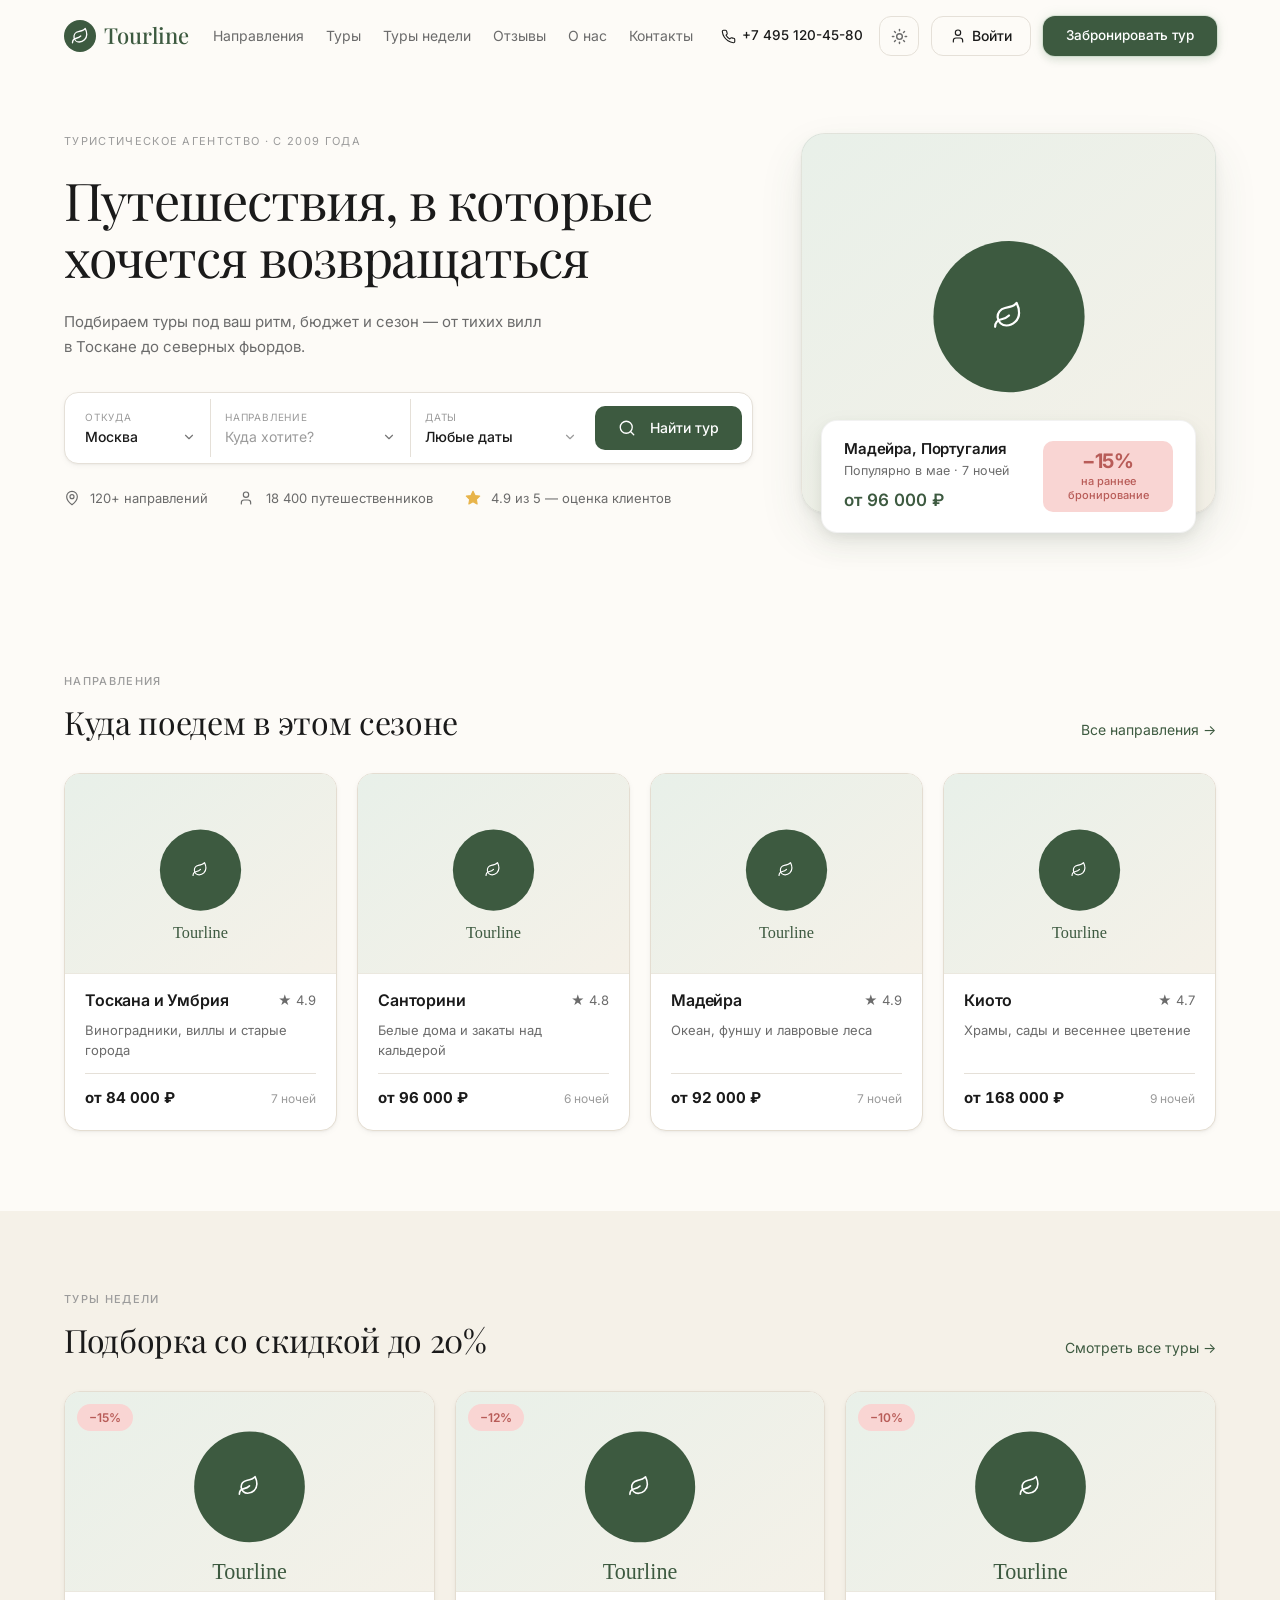
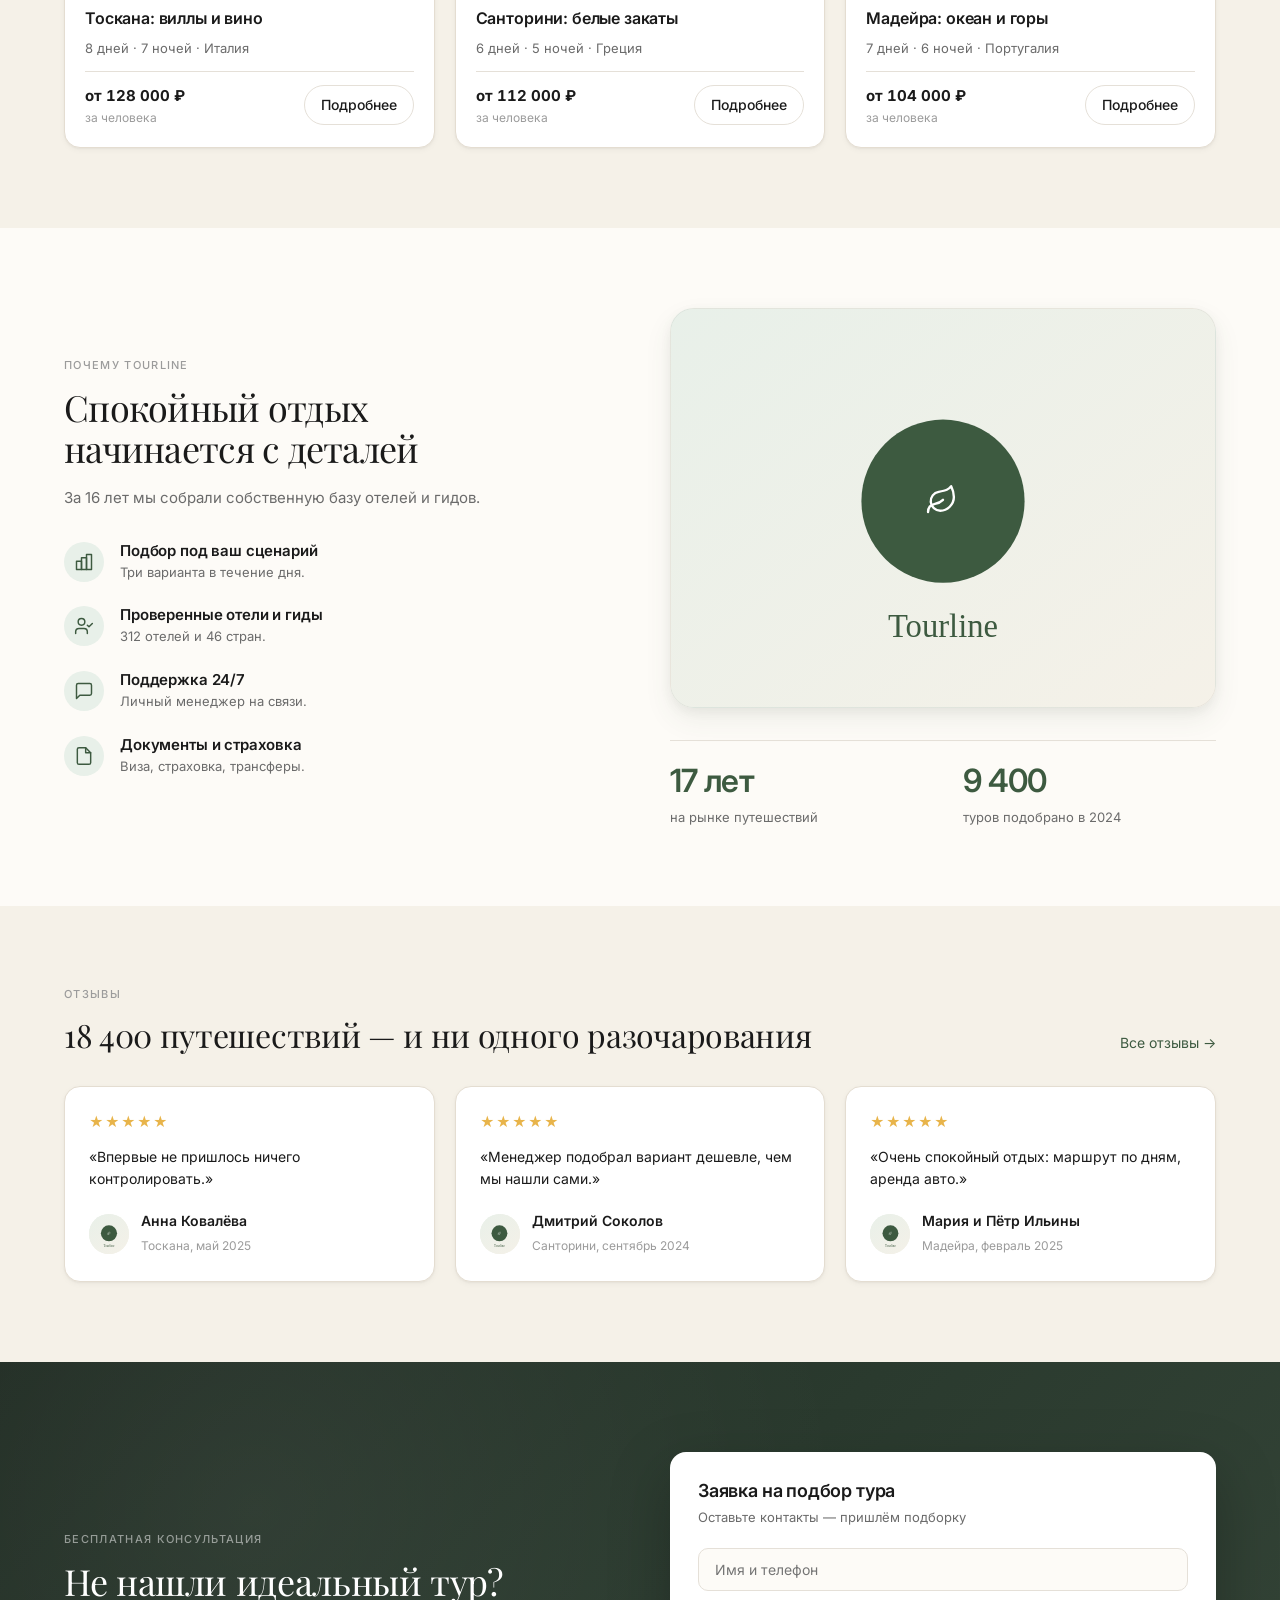
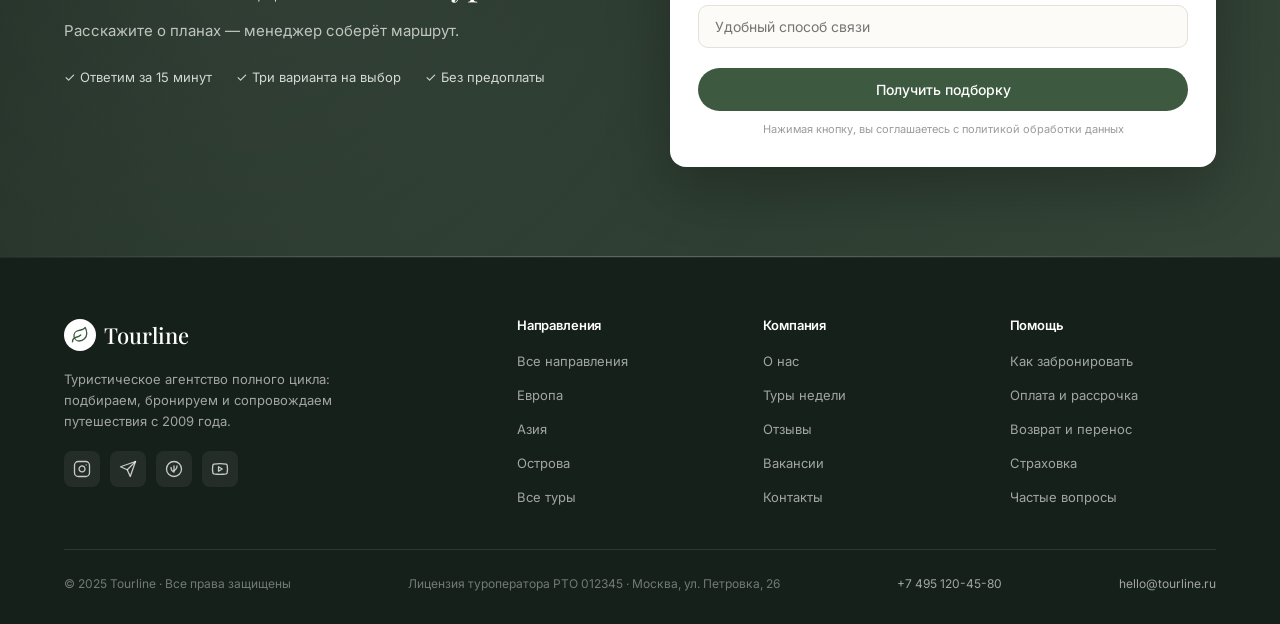
==== commit 77b4949d: "Update Обновила мобильную версию и админку" ====
--- a/index.html
+++ b/index.html
@@ -2,7 +2,9 @@
 <html lang="ru">
 <head>
 <meta charset="UTF-8">
-<meta name="viewport" content="width=device-width, initial-scale=1.0">
+<meta name="viewport" content="width=device-width, initial-scale=1.0, viewport-fit=cover">
+<meta name="theme-color" content="#FDFBF7">
+<meta name="theme-color" content="#0D1210" media="(prefers-color-scheme: dark)">
 <title>Tourline — Туристическое агентство</title>
 <script>
   (function(){var t=localStorage.getItem('tl-theme')||(window.matchMedia&&window.matchMedia('(prefers-color-scheme: dark)').matches?'dark':'light');document.documentElement.setAttribute('data-theme',t);})();
@@ -43,20 +45,212 @@
 
       <form class="search-form" data-form="search">
         <div class="search-field">
-          <label>Откуда</label>
-          <select name="from"><option>Москва</option><option>Санкт-Петербург</option><option>Казань</option><option>Екатеринбург</option><option>Новосибирск</option><option>Краснодар</option><option>Сочи</option></select>
-        </div>
+  <label>Откуда</label>
+  <div class="custom-select" data-select-name="from">
+    <button type="button" class="custom-select-trigger" aria-haspopup="listbox" aria-expanded="false">
+      <span class="custom-select-value">Москва</span>
+      <svg class="custom-select-arrow" viewBox="0 0 24 24" fill="none" stroke="currentColor" stroke-width="2" stroke-linecap="round" stroke-linejoin="round">
+        <polyline points="6 9 12 15 18 9"/>
+      </svg>
+    </button>
+    <div class="custom-select-dropdown" role="listbox">
+      <div class="custom-select-option active" data-value="Москва">
+        <svg viewBox="0 0 24 24" fill="none" stroke="currentColor" stroke-width="1.75" stroke-linecap="round" stroke-linejoin="round">
+          <path d="M20 10c0 6-8 12-8 12s-8-6-8-12a8 8 0 0 1 16 0Z"/><circle cx="12" cy="10" r="3"/>
+        </svg>
+        Москва
+      </div>
+      <div class="custom-select-option" data-value="Санкт-Петербург">
+        <svg viewBox="0 0 24 24" fill="none" stroke="currentColor" stroke-width="1.75" stroke-linecap="round" stroke-linejoin="round">
+          <path d="M20 10c0 6-8 12-8 12s-8-6-8-12a8 8 0 0 1 16 0Z"/><circle cx="12" cy="10" r="3"/>
+        </svg>
+        Санкт-Петербург
+      </div>
+      <div class="custom-select-option" data-value="Казань">
+        <svg viewBox="0 0 24 24" fill="none" stroke="currentColor" stroke-width="1.75" stroke-linecap="round" stroke-linejoin="round">
+          <path d="M20 10c0 6-8 12-8 12s-8-6-8-12a8 8 0 0 1 16 0Z"/><circle cx="12" cy="10" r="3"/>
+        </svg>
+        Казань
+      </div>
+      <div class="custom-select-option" data-value="Екатеринбург">
+        <svg viewBox="0 0 24 24" fill="none" stroke="currentColor" stroke-width="1.75" stroke-linecap="round" stroke-linejoin="round">
+          <path d="M20 10c0 6-8 12-8 12s-8-6-8-12a8 8 0 0 1 16 0Z"/><circle cx="12" cy="10" r="3"/>
+        </svg>
+        Екатеринбург
+      </div>
+      <div class="custom-select-option" data-value="Новосибирск">
+        <svg viewBox="0 0 24 24" fill="none" stroke="currentColor" stroke-width="1.75" stroke-linecap="round" stroke-linejoin="round">
+          <path d="M20 10c0 6-8 12-8 12s-8-6-8-12a8 8 0 0 1 16 0Z"/><circle cx="12" cy="10" r="3"/>
+        </svg>
+        Новосибирск
+      </div>
+      <div class="custom-select-option" data-value="Краснодар">
+        <svg viewBox="0 0 24 24" fill="none" stroke="currentColor" stroke-width="1.75" stroke-linecap="round" stroke-linejoin="round">
+          <path d="M20 10c0 6-8 12-8 12s-8-6-8-12a8 8 0 0 1 16 0Z"/><circle cx="12" cy="10" r="3"/>
+        </svg>
+        Краснодар
+      </div>
+    </div>
+    <input type="hidden" name="from" value="Москва">
+  </div>
+</div>
         <div class="search-field">
-          <label>Направление</label>
-          <input type="text" name="dest" placeholder="Италия, Тоскана, Киото…" list="dest-list" autocomplete="off">
-          <datalist id="dest-list">
-            <option value="Тоскана"></option><option value="Санторини"></option><option value="Мадейра"></option><option value="Киото"></option><option value="Рим"></option><option value="Прованс"></option><option value="Лофотены"></option><option value="Амстердам"></option><option value="Мальдивы"></option><option value="Дубай"></option>
-          </datalist>
-        </div>
-        <div class="search-field">
-          <label>Даты</label>
-          <select name="dates"><option>Любые даты</option><option>Май 2026</option><option>Июнь 2026</option><option>Июль 2026</option><option>Август 2026</option><option>Сентябрь 2026</option><option>Декабрь 2026</option></select>
-        </div>
+  <label>Направление</label>
+  <div class="custom-select custom-select--search" data-select-name="dest">
+    <button type="button" class="custom-select-trigger" aria-haspopup="listbox" aria-expanded="false">
+      <span class="custom-select-value placeholder">Куда хотите?</span>
+      <svg class="custom-select-arrow" viewBox="0 0 24 24" fill="none" stroke="currentColor" stroke-width="2" stroke-linecap="round" stroke-linejoin="round">
+        <polyline points="6 9 12 15 18 9"/>
+      </svg>
+    </button>
+    <div class="custom-select-dropdown" role="listbox">
+      <div class="custom-select-search">
+        <svg viewBox="0 0 24 24" fill="none" stroke="currentColor" stroke-width="2" stroke-linecap="round" stroke-linejoin="round">
+          <circle cx="11" cy="11" r="8"/><path d="m21 21-4.3-4.3"/>
+        </svg>
+        <input type="text" placeholder="Поиск направления…" data-select-search>
+      </div>
+      <div class="custom-select-list" data-select-list>
+        <div class="custom-select-option" data-value="Тоскана" data-tags="италия тоскана флоренция">
+          <svg viewBox="0 0 24 24" fill="none" stroke="currentColor" stroke-width="1.75" stroke-linecap="round" stroke-linejoin="round">
+            <path d="M20 10c0 6-8 12-8 12s-8-6-8-12a8 8 0 0 1 16 0Z"/><circle cx="12" cy="10" r="3"/>
+          </svg>
+          Тоскана
+        </div>
+        <div class="custom-select-option" data-value="Санторини" data-tags="греция санторини эгейское">
+          <svg viewBox="0 0 24 24" fill="none" stroke="currentColor" stroke-width="1.75" stroke-linecap="round" stroke-linejoin="round">
+            <path d="M20 10c0 6-8 12-8 12s-8-6-8-12a8 8 0 0 1 16 0Z"/><circle cx="12" cy="10" r="3"/>
+          </svg>
+          Санторини
+        </div>
+        <div class="custom-select-option" data-value="Мадейра" data-tags="португалия мадейра фуншал">
+          <svg viewBox="0 0 24 24" fill="none" stroke="currentColor" stroke-width="1.75" stroke-linecap="round" stroke-linejoin="round">
+            <path d="M20 10c0 6-8 12-8 12s-8-6-8-12a8 8 0 0 1 16 0Z"/><circle cx="12" cy="10" r="3"/>
+          </svg>
+          Мадейра
+        </div>
+        <div class="custom-select-option" data-value="Киото" data-tags="япония киото храмы сакура">
+          <svg viewBox="0 0 24 24" fill="none" stroke="currentColor" stroke-width="1.75" stroke-linecap="round" stroke-linejoin="round">
+            <path d="M20 10c0 6-8 12-8 12s-8-6-8-12a8 8 0 0 1 16 0Z"/><circle cx="12" cy="10" r="3"/>
+          </svg>
+          Киото
+        </div>
+        <div class="custom-select-option" data-value="Рим" data-tags="италия рим ватикан колизей">
+          <svg viewBox="0 0 24 24" fill="none" stroke="currentColor" stroke-width="1.75" stroke-linecap="round" stroke-linejoin="round">
+            <path d="M20 10c0 6-8 12-8 12s-8-6-8-12a8 8 0 0 1 16 0Z"/><circle cx="12" cy="10" r="3"/>
+          </svg>
+          Рим
+        </div>
+        <div class="custom-select-option" data-value="Прованс" data-tags="франция прованс лаванда">
+          <svg viewBox="0 0 24 24" fill="none" stroke="currentColor" stroke-width="1.75" stroke-linecap="round" stroke-linejoin="round">
+            <path d="M20 10c0 6-8 12-8 12s-8-6-8-12a8 8 0 0 1 16 0Z"/><circle cx="12" cy="10" r="3"/>
+          </svg>
+          Прованс
+        </div>
+        <div class="custom-select-option" data-value="Лофотены" data-tags="норвегия лофотены фьорды">
+          <svg viewBox="0 0 24 24" fill="none" stroke="currentColor" stroke-width="1.75" stroke-linecap="round" stroke-linejoin="round">
+            <path d="M20 10c0 6-8 12-8 12s-8-6-8-12a8 8 0 0 1 16 0Z"/><circle cx="12" cy="10" r="3"/>
+          </svg>
+          Лофотены
+        </div>
+        <div class="custom-select-option" data-value="Амстердам" data-tags="нидерланды амстердам каналы тюльпаны">
+          <svg viewBox="0 0 24 24" fill="none" stroke="currentColor" stroke-width="1.75" stroke-linecap="round" stroke-linejoin="round">
+            <path d="M20 10c0 6-8 12-8 12s-8-6-8-12a8 8 0 0 1 16 0Z"/><circle cx="12" cy="10" r="3"/>
+          </svg>
+          Амстердам
+        </div>
+        <div class="custom-select-option" data-value="Марокко" data-tags="марокко сахара марракеш">
+          <svg viewBox="0 0 24 24" fill="none" stroke="currentColor" stroke-width="1.75" stroke-linecap="round" stroke-linejoin="round">
+            <path d="M20 10c0 6-8 12-8 12s-8-6-8-12a8 8 0 0 1 16 0Z"/><circle cx="12" cy="10" r="3"/>
+          </svg>
+          Марокко
+        </div>
+        <div class="custom-select-option" data-value="Хорватия" data-tags="хорватия дубровник адриатика">
+          <svg viewBox="0 0 24 24" fill="none" stroke="currentColor" stroke-width="1.75" stroke-linecap="round" stroke-linejoin="round">
+            <path d="M20 10c0 6-8 12-8 12s-8-6-8-12a8 8 0 0 1 16 0Z"/><circle cx="12" cy="10" r="3"/>
+          </svg>
+          Хорватия
+        </div>
+        <div class="custom-select-option" data-value="Дубай" data-tags="оаэ дубай эмираты">
+          <svg viewBox="0 0 24 24" fill="none" stroke="currentColor" stroke-width="1.75" stroke-linecap="round" stroke-linejoin="round">
+            <path d="M20 10c0 6-8 12-8 12s-8-6-8-12a8 8 0 0 1 16 0Z"/><circle cx="12" cy="10" r="3"/>
+          </svg>
+          Дубай
+        </div>
+        <div class="custom-select-option" data-value="Мальдивы" data-tags="мальдивы острова океан">
+          <svg viewBox="0 0 24 24" fill="none" stroke="currentColor" stroke-width="1.75" stroke-linecap="round" stroke-linejoin="round">
+            <path d="M20 10c0 6-8 12-8 12s-8-6-8-12a8 8 0 0 1 16 0Z"/><circle cx="12" cy="10" r="3"/>
+          </svg>
+          Мальдивы
+        </div>
+        <div class="custom-select-option" data-value="Бали" data-tags="индонезия бали храмы">
+          <svg viewBox="0 0 24 24" fill="none" stroke="currentColor" stroke-width="1.75" stroke-linecap="round" stroke-linejoin="round">
+            <path d="M20 10c0 6-8 12-8 12s-8-6-8-12a8 8 0 0 1 16 0Z"/><circle cx="12" cy="10" r="3"/>
+          </svg>
+          Бали
+        </div>
+        <div class="custom-select-option" data-value="Грузия" data-tags="грузия тбилиси кахетия">
+          <svg viewBox="0 0 24 24" fill="none" stroke="currentColor" stroke-width="1.75" stroke-linecap="round" stroke-linejoin="round">
+            <path d="M20 10c0 6-8 12-8 12s-8-6-8-12a8 8 0 0 1 16 0Z"/><circle cx="12" cy="10" r="3"/>
+          </svg>
+          Грузия
+        </div>
+        <div class="custom-select-option" data-value="Исландия" data-tags="исландия гейзеры водопады">
+          <svg viewBox="0 0 24 24" fill="none" stroke="currentColor" stroke-width="1.75" stroke-linecap="round" stroke-linejoin="round">
+            <path d="M20 10c0 6-8 12-8 12s-8-6-8-12a8 8 0 0 1 16 0Z"/><circle cx="12" cy="10" r="3"/>
+          </svg>
+          Исландия
+        </div>
+        <div class="custom-select-empty" data-select-empty style="display:none;">
+          Ничего не найдено
+        </div>
+      </div>
+    </div>
+    <input type="hidden" name="dest" value="">
+  </div>
+</div>
+      <div class="search-field">
+  <label>Даты</label>
+  <div class="datepicker" data-datepicker>
+    <button type="button" class="datepicker-trigger" aria-haspopup="dialog" aria-expanded="false">
+      <span class="datepicker-value">Любые даты</span>
+      <svg class="datepicker-arrow" viewBox="0 0 24 24" fill="none" stroke="currentColor" stroke-width="2" stroke-linecap="round" stroke-linejoin="round">
+        <polyline points="6 9 12 15 18 9"/>
+      </svg>
+    </button>
+
+    <div class="datepicker-dropdown" role="dialog">
+      <div class="datepicker-header">
+        <button type="button" class="datepicker-nav" data-dp-prev aria-label="Предыдущий месяц">
+          <svg viewBox="0 0 24 24" fill="none" stroke="currentColor" stroke-width="2" stroke-linecap="round" stroke-linejoin="round">
+            <polyline points="15 18 9 12 15 6"/>
+          </svg>
+        </button>
+        <div class="datepicker-month" data-dp-month>Январь 2026</div>
+        <button type="button" class="datepicker-nav" data-dp-next aria-label="Следующий месяц">
+          <svg viewBox="0 0 24 24" fill="none" stroke="currentColor" stroke-width="2" stroke-linecap="round" stroke-linejoin="round">
+            <polyline points="9 18 15 12 9 6"/>
+          </svg>
+        </button>
+      </div>
+
+      <div class="datepicker-weekdays">
+        <span>Пн</span><span>Вт</span><span>Ср</span><span>Чт</span><span>Пт</span><span>Сб</span><span>Вс</span>
+      </div>
+
+      <div class="datepicker-grid" data-dp-grid></div>
+
+      <div class="datepicker-footer">
+        <button type="button" class="datepicker-btn datepicker-btn--clear" data-dp-clear>Сбросить</button>
+        <button type="button" class="datepicker-btn datepicker-btn--apply" data-dp-apply>Применить</button>
+      </div>
+    </div>
+
+    <input type="hidden" name="dates" value="" data-dp-value>
+    <input type="hidden" name="dateFrom" value="" data-dp-from>
+    <input type="hidden" name="dateTo" value="" data-dp-to>
+  </div>
+</div>
         <button type="submit" class="btn btn-primary"><svg class="icon" viewBox="0 0 24 24"><circle cx="11" cy="11" r="8"/><path d="m21 21-4.3-4.3"/></svg>Найти тур</button>
       </form>
 
--- a/style.css
+++ b/style.css
@@ -3279,4 +3279,2173 @@
     transform: none;
     transition: background-color .2s, color .2s, box-shadow .2s;
   }
+}
+/* ============================================================
+   ЗАКРАШЕННОЕ СЕРДЦЕ В ИЗБРАННОМ
+============================================================ */
+
+.fav-toggle {
+  position: absolute;
+  top: 12px;
+  right: 12px;
+  width: 36px;
+  height: 36px;
+  border-radius: 50%;
+  background: rgba(255, 255, 255, 0.92);
+  border: none;
+  display: flex;
+  align-items: center;
+  justify-content: center;
+  cursor: pointer;
+  color: var(--green);
+  transition: all 0.25s ease;
+  z-index: 2;
+  padding: 0;
+  box-shadow: 0 2px 8px rgba(0, 0, 0, 0.08);
+}
+
+.fav-toggle svg {
+  width: 18px;
+  height: 18px;
+  stroke: currentColor;
+  fill: none;
+  stroke-width: 1.75;
+  stroke-linecap: round;
+  stroke-linejoin: round;
+  transition: transform 0.2s ease, fill 0.2s ease, stroke 0.2s ease;
+}
+
+/* При наведении — легкий рост */
+.fav-toggle:hover {
+  transform: scale(1.1);
+  background: #fff;
+}
+
+.fav-toggle:hover svg {
+  transform: scale(1.05);
+}
+
+/* ===== ЗАКРАШЕННОЕ СОСТОЯНИЕ ===== */
+.fav-toggle.favorited {
+  background: #fff;
+  color: #E5484D;
+}
+
+.fav-toggle.favorited svg {
+  fill: currentColor;
+  stroke: currentColor;
+  transform: scale(1.05);
+}
+
+.fav-toggle.favorited:hover {
+  background: #FFF5F5;
+  box-shadow: 0 4px 12px rgba(229, 72, 77, 0.25);
+}
+
+/* Анимация «пульс» при клике */
+@keyframes favPop {
+  0%   { transform: scale(1); }
+  40%  { transform: scale(1.35); }
+  70%  { transform: scale(0.9); }
+  100% { transform: scale(1); }
+}
+
+.fav-toggle.just-clicked svg {
+  animation: favPop 0.45s ease-out;
+}
+
+/* Тёмная тема */
+[data-theme="dark"] .fav-toggle {
+  background: rgba(22, 30, 26, 0.92);
+  color: #7EA882;
+  box-shadow: 0 2px 8px rgba(0, 0, 0, 0.3);
+}
+
+[data-theme="dark"] .fav-toggle:hover {
+  background: #1A231D;
+}
+
+[data-theme="dark"] .fav-toggle.favorited {
+  background: #1A231D;
+  color: #FF6B70;
+}
+
+[data-theme="dark"] .fav-toggle.favorited:hover {
+  background: #221A1A;
+  box-shadow: 0 4px 12px rgba(255, 107, 112, 0.3);
+}
+
+/* На странице тура (в галерее) */
+.tour-gallery .fav-toggle {
+  position: absolute;
+  top: 16px;
+  right: 16px;
+}
+/* ============================================================
+   КНОПКА ИЗБРАННОГО НА СТРАНИЦЕ ТУРА
+============================================================ */
+
+.tour-price-head {
+  display: flex;
+  align-items: flex-start;
+  justify-content: space-between;
+  gap: 16px;
+  margin-bottom: 20px;
+}
+
+.tour-price-head .price {
+  margin-bottom: 4px;
+}
+
+.tour-price-head .price-note {
+  margin-bottom: 0;
+}
+
+/* Круглая кнопка избранного в блоке цены */
+.fav-toggle--detail {
+  position: static !important;
+  width: 44px;
+  height: 44px;
+  border-radius: 50%;
+  background: var(--beige);
+  border: 1px solid var(--border);
+  display: flex;
+  align-items: center;
+  justify-content: center;
+  cursor: pointer;
+  color: var(--text-muted);
+  flex-shrink: 0;
+  transition: all 0.25s ease;
+  padding: 0;
+  top: auto !important;
+  right: auto !important;
+}
+
+.fav-toggle--detail:hover {
+  border-color: var(--green);
+  color: var(--green);
+  background: var(--green-light);
+  transform: scale(1.08);
+}
+
+.fav-toggle--detail svg {
+  width: 20px;
+  height: 20px;
+  stroke: currentColor;
+  fill: none;
+  stroke-width: 1.75;
+  stroke-linecap: round;
+  stroke-linejoin: round;
+  transition: transform 0.2s, fill 0.2s;
+}
+
+/* Закрашенное состояние */
+.fav-toggle--detail.favorited {
+  background: #FFF5F5;
+  border-color: rgba(229, 72, 77, 0.3);
+  color: #E5484D;
+}
+
+.fav-toggle--detail.favorited svg {
+  fill: currentColor;
+  stroke: currentColor;
+  transform: scale(1.05);
+}
+
+.fav-toggle--detail.favorited:hover {
+  background: #FFEBEB;
+  border-color: rgba(229, 72, 77, 0.5);
+  box-shadow: 0 4px 12px rgba(229, 72, 77, 0.2);
+}
+
+/* Тёмная тема */
+[data-theme="dark"] .fav-toggle--detail {
+  background: rgba(255, 255, 255, 0.05);
+  border-color: var(--border);
+  color: var(--text-muted);
+}
+
+[data-theme="dark"] .fav-toggle--detail:hover {
+  border-color: var(--green);
+  color: var(--green);
+  background: rgba(126, 168, 130, 0.12);
+}
+
+[data-theme="dark"] .fav-toggle--detail.favorited {
+  background: rgba(255, 107, 112, 0.12);
+  border-color: rgba(255, 107, 112, 0.35);
+  color: #FF6B70;
+}
+
+[data-theme="dark"] .fav-toggle--detail.favorited:hover {
+  background: rgba(255, 107, 112, 0.2);
+}
+
+/* На мобильных — компактнее */
+@media (max-width: 640px) {
+  .fav-toggle--detail {
+    width: 40px;
+    height: 40px;
+  }
+  .fav-toggle--detail svg {
+    width: 18px;
+    height: 18px;
+  }
+}
+/* ============================================================
+   КОНТАКТЫ МЕНЕДЖЕРА НА СТРАНИЦЕ ТУРА
+============================================================ */
+
+.manager-contacts {
+  display: flex;
+  flex-direction: column;
+  gap: 10px;
+  font-size: 13.5px;
+}
+
+.manager-contacts a {
+  display: flex;
+  align-items: center;
+  gap: 10px;
+  color: var(--green);
+  font-weight: 500;
+  text-decoration: none;
+  padding: 4px 0;
+  transition: color .2s;
+  word-break: break-all;
+}
+
+.manager-contacts a:hover {
+  color: var(--green-dark);
+  text-decoration: underline;
+}
+
+.manager-contacts a svg {
+  width: 18px;
+  height: 18px;
+  flex-shrink: 0;
+  stroke: currentColor;
+  fill: none;
+}
+
+.manager-note {
+  font-size: 12px;
+  color: var(--text-muted);
+  margin-top: 4px;
+  line-height: 1.5;
+}
+/* ============================================================
+   КНОПКИ В ШАПКЕ — МЕНЬШЕ ЗАКРУГЛЕНИЯ
+============================================================ */
+
+/* Кнопка "Забронировать тур" — скруглённый прямоугольник */
+.header-actions .btn-primary {
+  border-radius: 12px !important;
+  height: 40px !important;
+  padding: 0 22px !important;
+  font-size: 13.5px !important;
+  font-weight: 500 !important;
+  transition: all .25s ease;
+}
+
+/* Кнопка "Администратор" (и обычного пользователя) */
+.user-trigger {
+  border-radius: 12px !important;
+  height: 40px !important;
+  padding: 5px 14px 5px 5px !important;
+  transition: all .25s ease;
+}
+
+/* Аватар внутри кнопки — оставляем круглым, это нормально */
+.user-trigger .user-avatar {
+  border-radius: 50% !important;
+  width: 30px !important;
+  height: 30px !important;
+}
+
+/* Кнопка "Войти" для гостей — тоже скруглённый прямоугольник */
+.auth-btn {
+  border-radius: 12px !important;
+  height: 40px !important;
+}
+
+/* Переключатель темы — тоже уменьшаем закругление */
+.theme-toggle {
+  border-radius: 12px !important;
+  width: 40px !important;
+  height: 40px !important;
+}
+
+/* Сохраняем лёгкую подсветку при наведении */
+.header-actions .btn-primary:hover {
+  transform: translateY(-1px);
+}
+
+.user-trigger:hover {
+  border-color: var(--green);
+}
+
+/* ============ МОБИЛЬНАЯ ВЕРСИЯ ============ */
+@media (max-width: 640px) {
+  .header-actions .btn-primary,
+  .user-trigger,
+  .auth-btn,
+  .theme-toggle {
+    height: 38px !important;
+  }
+  .user-trigger .user-avatar {
+    width: 28px !important;
+    height: 28px !important;
+  }
+}
+/* ============================================================
+   КАСТОМНЫЙ ВЫПАДАЮЩИЙ СПИСОК
+============================================================ */
+
+.custom-select {
+  position: relative;
+  width: 100%;
+}
+
+/* Кнопка-триггер */
+.custom-select-trigger {
+  display: flex;
+  align-items: center;
+  justify-content: space-between;
+  gap: 8px;
+  width: 100%;
+  padding: 0;
+  background: transparent;
+  border: none;
+  font-family: inherit;
+  font-size: 14px;
+  font-weight: 500;
+  color: var(--text);
+  cursor: pointer;
+  text-align: left;
+  outline: none;
+  line-height: 1.4;
+}
+
+.custom-select-value {
+  overflow: hidden;
+  text-overflow: ellipsis;
+  white-space: nowrap;
+}
+
+.custom-select-arrow {
+  width: 14px;
+  height: 14px;
+  flex-shrink: 0;
+  stroke: var(--text-light);
+  transition: transform .25s ease, stroke .2s ease;
+}
+
+.custom-select.open .custom-select-arrow {
+  transform: rotate(180deg);
+  stroke: var(--green);
+}
+
+/* Выпадающий список */
+.custom-select-dropdown {
+  position: absolute;
+  top: calc(100% + 14px);
+  left: -16px;
+  min-width: 220px;
+  background: var(--white);
+  border: 1px solid var(--border);
+  border-radius: 14px;
+  padding: 6px;
+  box-shadow:
+    0 4px 12px rgba(0, 0, 0, 0.04),
+    0 16px 40px rgba(61, 90, 64, 0.12);
+  z-index: 200;
+  opacity: 0;
+  transform: translateY(-8px) scale(0.96);
+  transform-origin: top left;
+  pointer-events: none;
+  transition: opacity .2s ease, transform .25s cubic-bezier(.2,.9,.3,1);
+  max-height: 320px;
+  overflow-y: auto;
+}
+
+.custom-select.open .custom-select-dropdown {
+  opacity: 1;
+  transform: translateY(0) scale(1);
+  pointer-events: auto;
+}
+
+/* Скроллбар внутри дропдауна */
+.custom-select-dropdown::-webkit-scrollbar {
+  width: 6px;
+}
+.custom-select-dropdown::-webkit-scrollbar-thumb {
+  background: rgba(126, 168, 130, 0.3);
+  border-radius: 3px;
+}
+.custom-select-dropdown::-webkit-scrollbar-thumb:hover {
+  background: rgba(126, 168, 130, 0.5);
+}
+
+/* Опция */
+.custom-select-option {
+  display: flex;
+  align-items: center;
+  gap: 10px;
+  padding: 10px 12px;
+  border-radius: 9px;
+  font-size: 13.5px;
+  font-weight: 500;
+  color: var(--text);
+  cursor: pointer;
+  transition: background-color .15s ease, color .15s ease;
+  user-select: none;
+}
+
+.custom-select-option:hover {
+  background: var(--beige);
+  color: var(--green);
+}
+
+.custom-select-option.active {
+  background: var(--green-light);
+  color: var(--green);
+  font-weight: 600;
+}
+
+.custom-select-option svg {
+  width: 15px;
+  height: 15px;
+  flex-shrink: 0;
+  stroke: currentColor;
+  opacity: 0.6;
+}
+
+.custom-select-option:hover svg,
+.custom-select-option.active svg {
+  opacity: 1;
+}
+
+/* ============ ТЁМНАЯ ТЕМА ============ */
+[data-theme="dark"] .custom-select-dropdown {
+  background: #131A16;
+  border-color: #26302A;
+  box-shadow:
+    0 4px 12px rgba(0, 0, 0, 0.3),
+    0 16px 40px rgba(0, 0, 0, 0.4);
+}
+
+[data-theme="dark"] .custom-select-option {
+  color: #E6EBE7;
+}
+
+[data-theme="dark"] .custom-select-option:hover {
+  background: rgba(126, 168, 130, 0.1);
+  color: #7EA882;
+}
+
+[data-theme="dark"] .custom-select-option.active {
+  background: rgba(126, 168, 130, 0.15);
+  color: #B8D9BB;
+}
+
+/* ============ АДАПТИВ ============ */
+@media (max-width: 900px) {
+  .custom-select-dropdown {
+    left: 0;
+    min-width: 100%;
+  }
+}
+/* ============================================================
+   ПОИСК ВНУТРИ ДРОПДАУНА
+============================================================ */
+
+.custom-select-search {
+  position: relative;
+  padding: 6px 6px 8px;
+  border-bottom: 1px solid var(--border);
+  margin-bottom: 4px;
+}
+
+.custom-select-search input {
+  width: 100%;
+  padding: 9px 12px 9px 34px;
+  border: 1px solid var(--border);
+  border-radius: 9px;
+  background: var(--cream);
+  color: var(--text);
+  font-family: inherit;
+  font-size: 13px;
+  outline: none;
+  transition: border-color .2s, background-color .2s;
+}
+
+.custom-select-search input:focus {
+  border-color: var(--green);
+  background: var(--white);
+}
+
+.custom-select-search input::placeholder {
+  color: var(--text-light);
+}
+
+.custom-select-search svg {
+  position: absolute;
+  left: 16px;
+  top: 50%;
+  transform: translateY(-50%);
+  width: 15px;
+  height: 15px;
+  stroke: var(--text-light);
+  fill: none;
+  pointer-events: none;
+}
+
+.custom-select-list {
+  max-height: 260px;
+  overflow-y: auto;
+  padding: 0 2px;
+}
+
+.custom-select-list::-webkit-scrollbar {
+  width: 6px;
+}
+.custom-select-list::-webkit-scrollbar-thumb {
+  background: rgba(126, 168, 130, 0.3);
+  border-radius: 3px;
+}
+.custom-select-list::-webkit-scrollbar-thumb:hover {
+  background: rgba(126, 168, 130, 0.5);
+}
+
+.custom-select-empty {
+  padding: 20px 12px;
+  text-align: center;
+  font-size: 13px;
+  color: var(--text-muted);
+}
+
+/* Плейсхолдер в триггере */
+.custom-select-value.placeholder {
+  color: var(--text-light);
+  font-weight: 400;
+}
+
+/* Активная опция = выбрано, отличается от hover */
+.custom-select-option.active::after {
+  content: '';
+  margin-left: auto;
+  width: 14px;
+  height: 14px;
+  background-image: url("data:image/svg+xml;utf8,<svg xmlns='http://www.w3.org/2000/svg' viewBox='0 0 24 24' fill='none' stroke='%233D5A40' stroke-width='2.5' stroke-linecap='round' stroke-linejoin='round'><polyline points='20 6 9 17 4 12'/></svg>");
+  background-repeat: no-repeat;
+  background-position: center;
+  background-size: contain;
+  flex-shrink: 0;
+}
+[data-theme="dark"] .custom-select-option.active::after {
+  background-image: url("data:image/svg+xml;utf8,<svg xmlns='http://www.w3.org/2000/svg' viewBox='0 0 24 24' fill='none' stroke='%23B8D9BB' stroke-width='2.5' stroke-linecap='round' stroke-linejoin='round'><polyline points='20 6 9 17 4 12'/></svg>");
+}
+
+/* Тёмная тема для поиска */
+[data-theme="dark"] .custom-select-search input {
+  background: #0D1210;
+  border-color: #26302A;
+  color: #E6EBE7;
+}
+[data-theme="dark"] .custom-select-search input:focus {
+  background: #131A16;
+  border-color: #7EA882;
+}
+
+/* Поле "Направление" немного шире */
+.search-field:has(.custom-select--search) {
+  min-width: 200px;
+}
+
+/* Дропдаун у "Направления" — шире, чтобы влезли длинные названия */
+.custom-select--search .custom-select-dropdown {
+  min-width: 240px;
+}
+/* ============================================================
+   КАЛЕНДАРЬ ВЫБОРА ДАТ
+============================================================ */
+
+.datepicker {
+  position: relative;
+  width: 100%;
+}
+
+/* Триггер — как остальные поля поиска */
+.datepicker-trigger {
+  display: flex;
+  align-items: center;
+  justify-content: space-between;
+  gap: 8px;
+  width: 100%;
+  padding: 0;
+  background: transparent;
+  border: none;
+  font-family: inherit;
+  font-size: 14px;
+  font-weight: 500;
+  color: var(--text);
+  cursor: pointer;
+  text-align: left;
+  outline: none;
+  line-height: 1.4;
+}
+
+.datepicker-value {
+  overflow: hidden;
+  text-overflow: ellipsis;
+  white-space: nowrap;
+}
+
+.datepicker-arrow {
+  width: 14px;
+  height: 14px;
+  flex-shrink: 0;
+  stroke: var(--text-light);
+  transition: transform .25s ease, stroke .2s ease;
+}
+
+.datepicker.open .datepicker-arrow {
+  transform: rotate(180deg);
+  stroke: var(--green);
+}
+
+/* ============ ДРОПДАУН ============ */
+.datepicker-dropdown {
+  position: absolute;
+  top: calc(100% + 14px);
+  left: -16px;
+  width: 320px;
+  background: var(--white);
+  border: 1px solid var(--border);
+  border-radius: 16px;
+  padding: 16px;
+  box-shadow:
+    0 4px 12px rgba(0, 0, 0, 0.04),
+    0 16px 40px rgba(61, 90, 64, 0.15);
+  z-index: 200;
+  opacity: 0;
+  transform: translateY(-8px) scale(0.96);
+  transform-origin: top left;
+  pointer-events: none;
+  transition: opacity .2s ease, transform .25s cubic-bezier(.2,.9,.3,1);
+}
+
+.datepicker.open .datepicker-dropdown {
+  opacity: 1;
+  transform: translateY(0) scale(1);
+  pointer-events: auto;
+}
+
+/* ============ ШАПКА С МЕСЯЦЕМ ============ */
+.datepicker-header {
+  display: flex;
+  align-items: center;
+  justify-content: space-between;
+  margin-bottom: 16px;
+}
+
+.datepicker-month {
+  font-family: var(--font-sans);
+  font-size: 15px;
+  font-weight: 600;
+  color: var(--text);
+  letter-spacing: -0.01em;
+}
+
+.datepicker-nav {
+  width: 32px;
+  height: 32px;
+  border-radius: 8px;
+  border: 1px solid transparent;
+  background: transparent;
+  color: var(--text-muted);
+  display: flex;
+  align-items: center;
+  justify-content: center;
+  cursor: pointer;
+  transition: all .2s;
+}
+.datepicker-nav:hover {
+  background: var(--green-light);
+  color: var(--green);
+  border-color: var(--green);
+}
+.datepicker-nav svg {
+  width: 16px;
+  height: 16px;
+}
+
+/* ============ ДНИ НЕДЕЛИ ============ */
+.datepicker-weekdays {
+  display: grid;
+  grid-template-columns: repeat(7, 1fr);
+  gap: 2px;
+  margin-bottom: 6px;
+}
+.datepicker-weekdays span {
+  text-align: center;
+  font-size: 11px;
+  font-weight: 600;
+  color: var(--text-light);
+  text-transform: uppercase;
+  letter-spacing: 0.04em;
+  padding: 6px 0;
+}
+
+/* ============ СЕТКА ДНЕЙ ============ */
+.datepicker-grid {
+  display: grid;
+  grid-template-columns: repeat(7, 1fr);
+  gap: 2px;
+}
+
+.datepicker-day {
+  aspect-ratio: 1 / 1;
+  border: none;
+  background: transparent;
+  border-radius: 8px;
+  font-family: var(--font-sans);
+  font-size: 13.5px;
+  font-weight: 500;
+  color: var(--text);
+  cursor: pointer;
+  transition: all .15s ease;
+  display: flex;
+  align-items: center;
+  justify-content: center;
+  position: relative;
+}
+
+.datepicker-day:hover:not(.disabled):not(.empty) {
+  background: var(--green-light);
+  color: var(--green);
+}
+
+.datepicker-day.other-month {
+  color: var(--text-light);
+  opacity: 0.4;
+}
+
+.datepicker-day.disabled {
+  color: var(--text-light);
+  opacity: 0.3;
+  cursor: not-allowed;
+}
+
+.datepicker-day.empty {
+  pointer-events: none;
+  visibility: hidden;
+}
+
+/* Выбранный день */
+.datepicker-day.selected {
+  background: var(--green);
+  color: #fff;
+  font-weight: 600;
+}
+.datepicker-day.selected:hover {
+  background: var(--green-dark);
+  color: #fff;
+}
+
+/* В диапазоне (между двумя датами) */
+.datepicker-day.in-range {
+  background: var(--green-light);
+  color: var(--green);
+  border-radius: 0;
+}
+.datepicker-day.in-range:hover {
+  background: rgba(61, 90, 64, 0.15);
+  color: var(--green);
+}
+
+/* Начало диапазона */
+.datepicker-day.range-start {
+  background: var(--green);
+  color: #fff;
+  border-radius: 8px 0 0 8px;
+}
+.datepicker-day.range-start:hover {
+  background: var(--green-dark);
+  color: #fff;
+}
+
+/* Конец диапазона */
+.datepicker-day.range-end {
+  background: var(--green);
+  color: #fff;
+  border-radius: 0 8px 8px 0;
+}
+.datepicker-day.range-end:hover {
+  background: var(--green-dark);
+  color: #fff;
+}
+
+/* Один день (start = end) */
+.datepicker-day.range-start.range-end {
+  border-radius: 8px;
+}
+
+/* Сегодняшний день */
+.datepicker-day.today:not(.selected):not(.in-range):not(.range-start):not(.range-end) {
+  color: var(--green);
+  font-weight: 700;
+  background: rgba(61, 90, 64, 0.06);
+}
+
+/* ============ ФУТЕР ============ */
+.datepicker-footer {
+  display: flex;
+  gap: 8px;
+  margin-top: 16px;
+  padding-top: 14px;
+  border-top: 1px solid var(--border);
+}
+
+.datepicker-btn {
+  flex: 1;
+  padding: 10px 14px;
+  border-radius: 9px;
+  font-family: var(--font-sans);
+  font-size: 13px;
+  font-weight: 500;
+  cursor: pointer;
+  transition: all .2s;
+  border: none;
+}
+
+.datepicker-btn--clear {
+  background: transparent;
+  color: var(--text-muted);
+  border: 1px solid var(--border);
+}
+.datepicker-btn--clear:hover {
+  border-color: var(--pink-text);
+  color: var(--pink-text);
+  background: rgba(184, 92, 88, 0.05);
+}
+
+.datepicker-btn--apply {
+  background: var(--green);
+  color: #fff;
+}
+.datepicker-btn--apply:hover {
+  background: var(--green-dark);
+}
+
+/* ============ ТЁМНАЯ ТЕМА ============ */
+[data-theme="dark"] .datepicker-dropdown {
+  background: #131A16;
+  border-color: #26302A;
+  box-shadow:
+    0 4px 12px rgba(0, 0, 0, 0.3),
+    0 16px 40px rgba(0, 0, 0, 0.4);
+}
+
+[data-theme="dark"] .datepicker-month {
+  color: #E6EBE7;
+}
+
+[data-theme="dark"] .datepicker-day {
+  color: #E6EBE7;
+}
+
+[data-theme="dark"] .datepicker-day:hover:not(.disabled):not(.empty) {
+  background: rgba(126, 168, 130, 0.15);
+  color: #B8D9BB;
+}
+
+[data-theme="dark"] .datepicker-day.other-month {
+  color: #6F7A73;
+}
+
+[data-theme="dark"] .datepicker-day.selected,
+[data-theme="dark"] .datepicker-day.range-start,
+[data-theme="dark"] .datepicker-day.range-end {
+  background: #7EA882;
+  color: #0D1210;
+  font-weight: 700;
+}
+
+[data-theme="dark"] .datepicker-day.in-range {
+  background: rgba(126, 168, 130, 0.2);
+  color: #B8D9BB;
+}
+
+[data-theme="dark"] .datepicker-day.today:not(.selected):not(.in-range) {
+  color: #7EA882;
+  background: rgba(126, 168, 130, 0.08);
+}
+
+[data-theme="dark"] .datepicker-btn--clear {
+  border-color: #26302A;
+  color: #9FAAA2;
+}
+[data-theme="dark"] .datepicker-btn--clear:hover {
+  border-color: #E5A19C;
+  color: #E5A19C;
+}
+
+/* ============ АДАПТИВ ============ */
+@media (max-width: 900px) {
+  .datepicker-dropdown {
+    left: 0;
+    width: calc(100vw - 40px);
+    max-width: 340px;
+  }
+}
+
+@media (max-width: 480px) {
+  .datepicker-dropdown {
+    padding: 12px;
+  }
+  .datepicker-day {
+    font-size: 12.5px;
+  }
+  .datepicker-weekdays span {
+    font-size: 10px;
+  }
+}
+/* ============================================================
+   ФОРМА ПОИСКА — РАСШИРЕННЫЕ ПОЛЯ
+============================================================ */
+
+/* Пересобираем сетку: даём больше места всем полям */
+.search-form {
+  display: grid !important;
+  grid-template-columns: minmax(140px, 1fr) minmax(200px, 1.4fr) minmax(180px, 1.2fr) auto !important;
+  gap: 0 !important;
+  align-items: stretch !important;
+}
+
+/* Поля — чуть компактнее по вертикали, но шире по горизонтали */
+.search-field {
+  padding: 10px 14px !important;
+  min-width: 0 !important;
+}
+
+/* Значение внутри — не сжимается до буквы */
+.custom-select-trigger,
+.datepicker-trigger {
+  min-width: 0;
+  width: 100%;
+}
+
+.custom-select-value,
+.datepicker-value {
+  overflow: hidden;
+  text-overflow: ellipsis;
+  white-space: nowrap;
+  min-width: 0;
+  display: block;
+}
+
+/* Убираем лишние пробелы у стрелки */
+.custom-select-arrow,
+.datepicker-arrow {
+  margin-left: 4px;
+  flex-shrink: 0;
+}
+
+/* Кнопка "Найти тур" — фиксированной ширины */
+.search-form .btn {
+  padding: 12px 22px !important;
+  margin: 4px !important;
+  white-space: nowrap;
+}
+
+/* ============ АДАПТИВ ============ */
+@media (max-width: 1100px) {
+  .search-form {
+    grid-template-columns: minmax(120px, 1fr) minmax(160px, 1.2fr) minmax(150px, 1fr) auto !important;
+  }
+}
+
+@media (max-width: 900px) {
+  /* На планшетах — переводим в 2 строки */
+  .search-form {
+    grid-template-columns: 1fr 1fr !important;
+    gap: 4px !important;
+  }
+  .search-form .btn {
+    grid-column: 1 / -1;
+    margin: 6px 4px 4px !important;
+    width: calc(100% - 8px);
+  }
+  .search-field {
+    border-right: 1px solid var(--border) !important;
+    border-bottom: 1px solid var(--border);
+  }
+  .search-field:nth-child(2n) {
+    border-right: none !important;
+  }
+  .search-field:last-of-type {
+    border-bottom: none;
+  }
+}
+
+@media (max-width: 640px) {
+  /* На телефонах — в одну колонку */
+  .search-form {
+    grid-template-columns: 1fr !important;
+  }
+  .search-field {
+    border-right: none !important;
+    border-bottom: 1px solid var(--border);
+    padding: 12px 16px !important;
+  }
+  .search-field:last-of-type {
+    border-bottom: none;
+  }
+  .search-form .btn {
+    margin: 8px !important;
+    width: calc(100% - 16px);
+  }
+}
+/* ============================================================
+   HERO-КАРТОЧКА — ИСПРАВЛЕНИЕ
+============================================================ */
+
+/* Сама карточка — больше места, ровные отступы */
+.hero-card {
+  padding: 18px 22px !important;
+  gap: 16px !important;
+  align-items: center !important;
+}
+
+.hero-card-left {
+  min-width: 0;
+  flex: 1;
+}
+
+/* Заголовок "Мадейра, Португалия" — одной строкой */
+.hero-card-left h4 {
+  font-size: 15px !important;
+  font-weight: 600 !important;
+  line-height: 1.3 !important;
+  margin-bottom: 4px !important;
+  white-space: nowrap;
+  overflow: hidden;
+  text-overflow: ellipsis;
+}
+
+/* "Популярно в мае · 7 ночей" — одной строкой */
+.hero-card-left p {
+  font-size: 12.5px !important;
+  color: var(--text-muted);
+  line-height: 1.3 !important;
+  margin-bottom: 8px !important;
+  white-space: nowrap;
+  overflow: hidden;
+  text-overflow: ellipsis;
+}
+
+/* "от 96 000 ₽" — не переносится */
+.hero-card-left strong {
+  font-size: 17px !important;
+  color: var(--green);
+  white-space: nowrap;
+  font-weight: 600;
+  font-variant-numeric: tabular-nums;
+}
+
+/* ============ БЕЙДЖ СКИДКИ ============ */
+.hero-badge {
+  flex-shrink: 0;
+  padding: 10px 14px !important;
+  border-radius: 10px !important;
+  text-align: center;
+  min-width: 110px;
+  max-width: 130px;
+  line-height: 1.25;
+}
+
+.hero-badge strong {
+  display: block;
+  font-size: 20px !important;
+  font-weight: 700 !important;
+  margin-bottom: 4px;
+  line-height: 1;
+  letter-spacing: -0.01em;
+}
+
+.hero-badge {
+  font-size: 11px !important;
+  font-weight: 500;
+}
+
+/* "на раннее бронирование" — 2 ровные строки */
+.hero-badge::after {
+  content: '';
+}
+
+/* На узких экранах — бейдж под текстом */
+@media (max-width: 480px) {
+  .hero-card {
+    flex-direction: column;
+    align-items: stretch !important;
+    gap: 12px !important;
+  }
+  .hero-badge {
+    max-width: 100%;
+    min-width: auto;
+    display: flex;
+    align-items: center;
+    justify-content: center;
+    gap: 8px;
+    padding: 8px 14px !important;
+  }
+  .hero-badge strong {
+    margin-bottom: 0;
+    font-size: 16px !important;
+  }
+}
+/* ============================================================
+   КАЛЕНДАРЬ В ФОРМАХ (autoconvert)
+============================================================ */
+
+/* Триггер — выглядит как обычный input */
+.datepicker--inline {
+  position: relative;
+  display: block;
+  width: 100%;
+}
+
+.datepicker--inline .datepicker-trigger--field {
+  width: 100%;
+  padding: 12px 16px;
+  background: var(--cream);
+  border: 1px solid var(--border);
+  border-radius: 10px;
+  font-size: 14px;
+  font-weight: 400;
+  color: var(--text);
+  font-family: inherit;
+  display: flex;
+  align-items: center;
+  justify-content: space-between;
+  gap: 10px;
+  min-height: 44px;
+  cursor: pointer;
+  transition: border-color .2s, background-color .2s, box-shadow .2s;
+}
+
+.datepicker--inline .datepicker-trigger--field:hover {
+  border-color: var(--green);
+}
+
+.datepicker--inline.open .datepicker-trigger--field {
+  border-color: var(--green);
+  background: var(--white);
+  box-shadow: 0 0 0 3px rgba(61, 90, 64, 0.08);
+}
+
+.datepicker--inline .datepicker-value {
+  color: var(--text);
+  flex: 1;
+  text-align: left;
+  overflow: hidden;
+  text-overflow: ellipsis;
+  white-space: nowrap;
+}
+
+.datepicker--inline .datepicker-value.placeholder {
+  color: var(--text-light);
+}
+
+.datepicker--inline .datepicker-arrow {
+  width: 14px;
+  height: 14px;
+  stroke: var(--text-light);
+  transition: transform .25s, stroke .2s;
+  flex-shrink: 0;
+}
+
+.datepicker--inline.open .datepicker-arrow {
+  transform: rotate(180deg);
+  stroke: var(--green);
+}
+
+/* Дропдаун календаря в формах */
+.datepicker--inline .datepicker-dropdown {
+  top: calc(100% + 6px);
+  left: 0;
+  right: auto;
+  width: 320px;
+  max-width: calc(100vw - 40px);
+  z-index: 300;
+}
+
+/* Модификатор для выравнивания по правому краю */
+.datepicker--inline.datepicker--right .datepicker-dropdown {
+  left: auto;
+  right: 0;
+}
+
+/* ============ ТЁМНАЯ ТЕМА ============ */
+[data-theme="dark"] .datepicker--inline .datepicker-trigger--field {
+  background: #0D1210;
+  border-color: #26302A;
+  color: #E6EBE7;
+}
+
+[data-theme="dark"] .datepicker--inline.open .datepicker-trigger--field {
+  background: #131A16;
+  border-color: #7EA882;
+}
+
+[data-theme="dark"] .datepicker--inline .datepicker-value {
+  color: #E6EBE7;
+}
+
+[data-theme="dark"] .datepicker--inline .datepicker-value.placeholder {
+  color: #6F7A73;
+}
+
+/* ============ МОБИЛЬНЫЕ ============ */
+@media (max-width: 640px) {
+  .datepicker--inline .datepicker-dropdown {
+    width: calc(100vw - 40px);
+    max-width: 340px;
+  }
+  .datepicker-day {
+    font-size: 12.5px;
+  }
+}
+/* ============================================================
+   КАСТОМНЫЕ ДРОПДАУНЫ — ЕДИНЫЙ СТИЛЬ
+============================================================ */
+
+/* ---------- БАЗА (общая для всех вариантов) ---------- */
+.custom-select {
+  position: relative;
+  display: inline-block;
+  width: 100%;
+}
+
+.custom-select-trigger {
+  display: flex;
+  align-items: center;
+  justify-content: space-between;
+  gap: 10px;
+  width: 100%;
+  cursor: pointer;
+  font-family: inherit;
+  transition: all .2s ease;
+  outline: none;
+  text-align: left;
+}
+
+.custom-select-value {
+  overflow: hidden;
+  text-overflow: ellipsis;
+  white-space: nowrap;
+  flex: 1;
+  min-width: 0;
+}
+
+.custom-select-arrow {
+  flex-shrink: 0;
+  stroke: currentColor;
+  fill: none;
+  transition: transform .25s ease;
+  opacity: 0.6;
+}
+
+.custom-select.open .custom-select-arrow {
+  transform: rotate(180deg);
+  opacity: 1;
+}
+
+/* ---------- ДРОПДАУН ---------- */
+.custom-select-dropdown {
+  position: absolute;
+  top: calc(100% + 6px);
+  left: 0;
+  right: 0;
+  background: var(--white);
+  border: 1px solid var(--border);
+  border-radius: 12px;
+  padding: 6px;
+  box-shadow:
+    0 4px 12px rgba(0, 0, 0, 0.04),
+    0 16px 40px rgba(61, 90, 64, 0.12);
+  z-index: 200;
+  opacity: 0;
+  transform: translateY(-8px) scale(0.96);
+  transform-origin: top center;
+  pointer-events: none;
+  transition: opacity .2s ease, transform .25s cubic-bezier(.2,.9,.3,1);
+  max-height: 300px;
+  overflow-y: auto;
+}
+
+.custom-select.open .custom-select-dropdown {
+  opacity: 1;
+  transform: translateY(0) scale(1);
+  pointer-events: auto;
+}
+
+.custom-select-dropdown::-webkit-scrollbar { width: 6px; }
+.custom-select-dropdown::-webkit-scrollbar-thumb {
+  background: rgba(126, 168, 130, 0.3);
+  border-radius: 3px;
+}
+
+/* ---------- ОПЦИЯ ---------- */
+.custom-select-option {
+  display: flex;
+  align-items: center;
+  gap: 10px;
+  padding: 10px 12px;
+  border-radius: 8px;
+  font-size: 14px;
+  font-weight: 500;
+  color: var(--text);
+  cursor: pointer;
+  transition: background-color .15s, color .15s;
+  user-select: none;
+}
+
+.custom-select-option:hover {
+  background: var(--beige);
+  color: var(--green);
+}
+
+.custom-select-option.active {
+  background: var(--green-light);
+  color: var(--green);
+  font-weight: 600;
+}
+
+.custom-select-option.active::after {
+  content: '';
+  margin-left: auto;
+  width: 14px;
+  height: 14px;
+  background-image: url("data:image/svg+xml;utf8,<svg xmlns='http://www.w3.org/2000/svg' viewBox='0 0 24 24' fill='none' stroke='%233D5A40' stroke-width='2.5' stroke-linecap='round' stroke-linejoin='round'><polyline points='20 6 9 17 4 12'/></svg>");
+  background-repeat: no-repeat;
+  background-size: contain;
+  background-position: center;
+  flex-shrink: 0;
+}
+
+.custom-select-option.disabled {
+  opacity: 0.4;
+  cursor: not-allowed;
+}
+
+/* ============================================================
+   ВАРИАНТ 1 — FORM-SELECT (в формах и модалках)
+   Выглядит как обычный input
+============================================================ */
+.custom-select--form .custom-select-trigger {
+  padding: 12px 16px;
+  background: var(--cream);
+  border: 1px solid var(--border);
+  border-radius: 10px;
+  font-size: 14px;
+  font-weight: 400;
+  color: var(--text);
+  min-height: 44px;
+}
+
+.custom-select--form .custom-select-trigger:hover {
+  border-color: var(--green);
+}
+
+.custom-select--form.open .custom-select-trigger {
+  border-color: var(--green);
+  background: var(--white);
+  box-shadow: 0 0 0 3px rgba(61, 90, 64, 0.08);
+}
+
+.custom-select--form .custom-select-arrow {
+  width: 14px;
+  height: 14px;
+  stroke: var(--text-light);
+}
+
+/* ============================================================
+   ВАРИАНТ 2 — FILTER-SELECT (в фильтрах админки)
+   Выглядит как кнопка с рамкой
+============================================================ */
+.custom-select--filter {
+  display: inline-block;
+  width: auto;
+  min-width: 160px;
+}
+
+.custom-select--filter .custom-select-trigger {
+  padding: 8px 32px 8px 14px;
+  background: var(--white);
+  border: 1px solid var(--border);
+  border-radius: 10px;
+  font-size: 13px;
+  font-weight: 500;
+  color: var(--text);
+  height: 38px;
+  position: relative;
+}
+
+.custom-select--filter .custom-select-arrow {
+  position: absolute;
+  right: 12px;
+  top: 50%;
+  transform: translateY(-50%);
+  width: 12px;
+  height: 12px;
+  stroke: var(--text-muted);
+}
+
+.custom-select--filter.open .custom-select-trigger {
+  border-color: var(--green);
+  box-shadow: 0 0 0 3px rgba(126, 168, 130, 0.12);
+}
+
+.custom-select--filter .custom-select-dropdown {
+  min-width: 200px;
+  width: max-content;
+  max-width: 320px;
+}
+
+/* ============================================================
+   ВАРИАНТ 3 — CHIP (если селект в стиле чипа)
+============================================================ */
+.custom-select--chip {
+  display: inline-block;
+  width: auto;
+}
+
+.custom-select--chip .custom-select-trigger {
+  padding: 6px 30px 6px 14px;
+  background: var(--white);
+  border: 1px solid var(--border);
+  border-radius: 20px;
+  font-size: 13px;
+  height: 34px;
+  position: relative;
+}
+
+.custom-select--chip .custom-select-arrow {
+  position: absolute;
+  right: 10px;
+  top: 50%;
+  transform: translateY(-50%);
+  width: 11px;
+  height: 11px;
+}
+
+.custom-select--chip.open .custom-select-trigger {
+  border-color: var(--green);
+}
+
+/* ============================================================
+   ТЁМНАЯ ТЕМА
+============================================================ */
+[data-theme="dark"] .custom-select-dropdown {
+  background: #131A16;
+  border-color: #26302A;
+  box-shadow:
+    0 4px 12px rgba(0, 0, 0, 0.3),
+    0 16px 40px rgba(0, 0, 0, 0.4);
+}
+
+[data-theme="dark"] .custom-select-option {
+  color: #E6EBE7;
+}
+
+[data-theme="dark"] .custom-select-option:hover {
+  background: rgba(126, 168, 130, 0.1);
+  color: #7EA882;
+}
+
+[data-theme="dark"] .custom-select-option.active {
+  background: rgba(126, 168, 130, 0.18);
+  color: #B8D9BB;
+}
+
+[data-theme="dark"] .custom-select-option.active::after {
+  background-image: url("data:image/svg+xml;utf8,<svg xmlns='http://www.w3.org/2000/svg' viewBox='0 0 24 24' fill='none' stroke='%23B8D9BB' stroke-width='2.5' stroke-linecap='round' stroke-linejoin='round'><polyline points='20 6 9 17 4 12'/></svg>");
+}
+
+[data-theme="dark"] .custom-select--form .custom-select-trigger {
+  background: #0D1210;
+  border-color: #26302A;
+  color: #E6EBE7;
+}
+
+[data-theme="dark"] .custom-select--form.open .custom-select-trigger {
+  background: #131A16;
+  border-color: #7EA882;
+}
+
+[data-theme="dark"] .custom-select--filter .custom-select-trigger,
+[data-theme="dark"] .custom-select--chip .custom-select-trigger {
+  background: #131A16;
+  border-color: #26302A;
+  color: #E6EBE7;
+}
+
+[data-theme="dark"] .custom-select--filter.open .custom-select-trigger,
+[data-theme="dark"] .custom-select--chip.open .custom-select-trigger {
+  border-color: #7EA882;
+}
+/* ============================================================
+   МОБИЛЬНАЯ АДАПТАЦИЯ — ПОЛНАЯ ВЕРСИЯ
+   Планшет: до 1024px | Телефон: до 640px | Узкий: до 380px
+============================================================ */
+
+/* ============ ПЛАНШЕТ (до 1024px) ============ */
+@media (max-width: 1024px) {
+
+  /* Скрываем десктопную навигацию, показываем бургер */
+  .nav,
+  .header-phone { display: none !important; }
+  .burger { display: flex !important; }
+
+  /* Уменьшаем заголовки */
+  h1 { font-size: 38px !important; }
+  h2 { font-size: 30px !important; }
+  .hero h1 { font-size: 40px !important; }
+
+  /* Hero в одну колонку */
+  .hero-grid { grid-template-columns: 1fr !important; gap: 32px !important; }
+  .hero-visual { order: -1; }
+  .hero-img { height: 320px !important; }
+
+  /* Карточки туров в 2 колонки */
+  .tours-grid { grid-template-columns: repeat(2, 1fr) !important; }
+  .tours-grid-3 { grid-template-columns: repeat(2, 1fr) !important; }
+
+  /* Features в одну колонку */
+  .features-grid { grid-template-columns: 1fr !important; gap: 40px !important; }
+
+  /* CTA в одну колонку */
+  .cta-grid { grid-template-columns: 1fr !important; gap: 40px !important; }
+
+  /* Футер в 2 колонки */
+  .footer-grid { grid-template-columns: 1fr 1fr !important; }
+
+  /* Страница тура */
+  .tour-hero { grid-template-columns: 1fr !important; }
+  .tour-gallery {
+    grid-template-columns: 1fr 1fr !important;
+    grid-template-rows: 220px 180px 180px !important;
+  }
+  .tour-gallery .main {
+    grid-column: span 2 !important;
+    grid-row: span 1 !important;
+  }
+  .tour-info-bar { grid-template-columns: repeat(2, 1fr) !important; }
+
+  /* Цены в одну колонку */
+  .pricing-grid { grid-template-columns: 1fr !important; }
+
+  /* Форма брони */
+  .booking-grid { grid-template-columns: 1fr !important; }
+
+  /* Статистика в 2 колонки */
+  .stats-row { grid-template-columns: repeat(2, 1fr) !important; }
+
+  /* Сезонные в 1 колонку */
+  .seasonal-grid { grid-template-columns: 1fr !important; }
+
+  /* История в 1 колонку */
+  .history-grid { grid-template-columns: 1fr !important; }
+
+  /* Команда в 2 колонки */
+  .team-grid { grid-template-columns: repeat(2, 1fr) !important; }
+
+  /* Партнёры в 1 колонку */
+  .partners-grid { grid-template-columns: 1fr !important; padding: 28px 24px !important; }
+
+  /* Контакты в 1 колонку */
+  .contact-grid { grid-template-columns: 1fr !important; }
+
+  /* Личный кабинет */
+  .profile-grid { grid-template-columns: 1fr !important; }
+  .fav-grid { grid-template-columns: 1fr 1fr !important; }
+
+  /* About hero */
+  .about-hero-section h1 { font-size: 38px !important; }
+  .about-hero-section::before { background-attachment: scroll !important; }
+  .about-hero-section .stats-row { grid-template-columns: repeat(2, 1fr) !important; }
+
+  /* Features */
+  .features-content h2 { font-size: 30px !important; }
+  .features-stats .stat strong { font-size: 26px !important; height: 34px !important; }
+
+  /* Карточки статистики */
+  .stat-card {
+    grid-template-rows: 34px 1fr !important;
+    min-height: 100px !important;
+    padding: 20px !important;
+  }
+  .stat-card strong { font-size: 24px !important; height: 34px !important; }
+
+  /* Кнопка в шапке — компактнее */
+  .header-actions { gap: 8px !important; }
+  .header-actions .btn-primary {
+    padding: 0 16px !important;
+    font-size: 13px !important;
+    height: 38px !important;
+  }
+
+  /* Мобильное меню */
+  .mobile-menu { display: block; }
+}
+
+/* ============ ТЕЛЕФОН (до 640px) ============ */
+@media (max-width: 640px) {
+
+  /* ============ ОБЩЕЕ ============ */
+  html { font-size: 15px; }
+
+  body { font-size: 14px !important; line-height: 1.55 !important; }
+
+  .container { padding: 0 16px !important; }
+
+  h1 { font-size: 28px !important; line-height: 1.2 !important; }
+  h2 { font-size: 24px !important; line-height: 1.25 !important; }
+  h3 { font-size: 20px !important; }
+  h4 { font-size: 17px !important; }
+
+  /* Секции — компактнее */
+  .section { padding: 48px 0 !important; }
+  .section-header {
+    flex-direction: column !important;
+    align-items: flex-start !important;
+    gap: 12px !important;
+    margin-bottom: 24px !important;
+  }
+  .section-header h2 { font-size: 24px !important; }
+  .section-label { font-size: 10px !important; }
+
+  /* ============ ШАПКА ============ */
+  .header { padding: 12px 0 !important; }
+  .header-inner { gap: 12px !important; }
+  .logo { font-size: 18px !important; gap: 6px !important; }
+  .logo-icon { width: 28px !important; height: 28px !important; }
+  .logo-icon svg { width: 15px !important; height: 15px !important; }
+
+  /* Кнопка в шапке — компактнее */
+  .header-actions .btn-primary {
+    padding: 0 14px !important;
+    font-size: 12.5px !important;
+    height: 36px !important;
+    border-radius: 10px !important;
+  }
+  .auth-btn {
+    padding: 8px 12px !important;
+    font-size: 12.5px !important;
+    height: 36px !important;
+    border-radius: 10px !important;
+  }
+  .auth-btn span:not(.icon) { display: none; }
+  .theme-toggle { width: 36px !important; height: 36px !important; }
+  .theme-toggle svg { width: 16px !important; height: 16px !important; }
+  .user-trigger {
+    height: 36px !important;
+    padding: 4px 10px 4px 4px !important;
+    border-radius: 10px !important;
+  }
+  .user-trigger .user-avatar { width: 26px !important; height: 26px !important; font-size: 11px !important; }
+  .user-trigger > span:not(.user-avatar) { display: none; }
+  .user-trigger > svg { width: 12px !important; height: 12px !important; }
+  .burger { width: 36px !important; height: 36px !important; }
+
+  /* ============ HERO ============ */
+  .hero { padding: 32px 0 48px !important; }
+  .hero-grid { gap: 24px !important; }
+  .hero-label { font-size: 10px !important; margin-bottom: 12px !important; }
+  .hero h1 { font-size: 30px !important; margin-bottom: 16px !important; }
+  .hero-desc { font-size: 14px !important; margin-bottom: 20px !important; }
+  .hero-img { height: 240px !important; border-radius: 16px !important; }
+  .hero-card {
+    position: static !important;
+    margin-top: 12px !important;
+    padding: 14px 16px !important;
+    flex-direction: column !important;
+    align-items: stretch !important;
+    gap: 12px !important;
+    border-radius: 12px !important;
+  }
+  .hero-card-left h4 { font-size: 14px !important; }
+  .hero-card-left p { font-size: 11.5px !important; }
+  .hero-card-left strong { font-size: 15px !important; }
+  .hero-badge {
+    width: 100% !important;
+    display: flex !important;
+    align-items: center !important;
+    justify-content: center !important;
+    gap: 8px !important;
+    padding: 8px 12px !important;
+    font-size: 12px !important;
+  }
+  .hero-badge strong { font-size: 16px !important; display: inline !important; margin: 0 !important; }
+  .hero-stats {
+    flex-direction: column !important;
+    gap: 10px !important;
+    font-size: 12.5px !important;
+    align-items: flex-start !important;
+  }
+
+  /* ============ ФОРМА ПОИСКА ============ */
+  .search-form {
+    grid-template-columns: 1fr !important;
+    padding: 8px !important;
+    border-radius: 12px !important;
+  }
+  .search-field {
+    border-right: none !important;
+    border-bottom: 1px solid var(--border) !important;
+    padding: 10px 12px !important;
+  }
+  .search-field:last-of-type { border-bottom: none !important; }
+  .search-field label { font-size: 9px !important; }
+  .search-field input,
+  .search-field select { font-size: 14px !important; }
+  .search-form .btn {
+    margin: 4px !important;
+    width: calc(100% - 8px) !important;
+    border-radius: 10px !important;
+    padding: 12px 20px !important;
+    font-size: 14px !important;
+  }
+
+  /* ============ КАРТОЧКИ ТУРОВ ============ */
+  .tours-grid,
+  .tours-grid-3 {
+    grid-template-columns: 1fr !important;
+    gap: 16px !important;
+  }
+  .tour-card { border-radius: 12px !important; }
+  .tour-card-img { height: 180px !important; }
+  .tour-card-body { padding: 14px 16px 16px !important; }
+  .tour-card-top h4 { font-size: 15px !important; }
+  .tour-card-desc { font-size: 12.5px !important; }
+  .tour-card-price strong { font-size: 14.5px !important; }
+
+  /* Кнопка избранного — компактнее */
+  .fav-toggle {
+    width: 34px !important;
+    height: 34px !important;
+  }
+  .fav-toggle svg { width: 16px !important; height: 16px !important; }
+
+  /* ============ КАРТОЧКИ — ОБЩЕЕ ============ */
+  .review-card { padding: 18px !important; border-radius: 12px !important; }
+  .review-text { font-size: 13.5px !important; }
+  .review-author img { width: 36px !important; height: 36px !important; }
+  .review-author strong { font-size: 13.5px !important; }
+
+  /* ============ FEATURES ============ */
+  .features-grid { gap: 32px !important; }
+  .features-content h2 { font-size: 24px !important; }
+  .features-list { gap: 20px !important; margin-top: 24px !important; }
+  .feature-icon { width: 36px !important; height: 36px !important; }
+  .feature-item h4 { font-size: 14px !important; }
+  .feature-item p { font-size: 12.5px !important; }
+  .features-visual img { height: 260px !important; border-radius: 16px !important; }
+  .features-stats {
+    grid-template-columns: 1fr 1fr !important;
+    gap: 20px !important;
+    padding-top: 18px !important;
+  }
+  .features-stats .stat strong { font-size: 22px !important; height: 30px !important; }
+  .features-stats .stat span { font-size: 12px !important; }
+
+  /* ============ CTA ============ */
+  .cta-section { padding: 48px 0 !important; }
+  .cta-grid { gap: 32px !important; }
+  .cta-section h2 { font-size: 24px !important; }
+  .cta-section p { font-size: 14px !important; }
+  .cta-checks { flex-direction: column !important; gap: 8px !important; font-size: 13px !important; }
+  .cta-form { padding: 20px !important; border-radius: 12px !important; }
+  .cta-form h3 { font-size: 17px !important; }
+  .cta-form input,
+  .cta-form select,
+  .cta-form textarea { padding: 11px 14px !important; font-size: 14px !important; }
+
+  /* ============ ФУТЕР ============ */
+  .footer { padding: 40px 0 24px !important; }
+  .footer-grid {
+    grid-template-columns: 1fr !important;
+    gap: 28px !important;
+    margin-bottom: 28px !important;
+  }
+  .footer-brand p { font-size: 13px !important; }
+  .footer-col h4 { font-size: 13px !important; margin-bottom: 12px !important; }
+  .footer-col a { font-size: 13px !important; }
+  .footer-bottom {
+    flex-direction: column !important;
+    gap: 10px !important;
+    font-size: 11.5px !important;
+    text-align: left !important;
+  }
+  .footer-social a { width: 34px !important; height: 34px !important; }
+
+  /* ============ СТРАНИЦА ТУРА ============ */
+  .page-header { padding: 24px 0 16px !important; }
+  .breadcrumb { font-size: 12px !important; margin-bottom: 12px !important; }
+  .tour-hero { gap: 20px !important; margin-bottom: 24px !important; }
+  .tour-hero h1 { font-size: 24px !important; line-height: 1.25 !important; margin-bottom: 12px !important; }
+  .tour-meta {
+    gap: 10px !important;
+    font-size: 12.5px !important;
+    flex-direction: column !important;
+    align-items: flex-start !important;
+  }
+  .tour-meta > span:not(:first-child):not(:nth-child(2)):not(:nth-child(3)) {
+    display: none;
+  }
+  .tour-meta > span:nth-child(4),
+  .tour-meta > span:nth-child(6),
+  .tour-meta > span:nth-child(8) {
+    display: none;
+  }
+
+  /* Кнопка избранного на странице тура */
+  .tour-price-head {
+    flex-direction: column !important;
+    gap: 12px !important;
+  }
+  .fav-toggle--detail {
+    position: absolute !important;
+    top: 16px !important;
+    right: 16px !important;
+    width: 44px !important;
+    height: 44px !important;
+  }
+  .tour-price-box {
+    position: relative !important;
+    padding: 20px !important;
+    border-radius: 14px !important;
+  }
+  .tour-price-box .price { font-size: 26px !important; }
+  .tour-price-box .btn {
+    padding: 12px 20px !important;
+    font-size: 14px !important;
+  }
+
+  /* Галерея */
+  .tour-gallery {
+    grid-template-columns: 1fr !important;
+    grid-template-rows: auto !important;
+    gap: 8px !important;
+  }
+  .tour-gallery img,
+  .tour-gallery .main {
+    grid-column: 1 !important;
+    grid-row: auto !important;
+    height: 220px !important;
+    border-radius: 12px !important;
+  }
+  .tour-gallery img:not(.main) {
+    display: none !important;
+  }
+  .tour-gallery img:nth-child(2) {
+    display: block !important;
+    height: 100px !important;
+  }
+
+  /* Инфо-бар */
+  .tour-info-bar {
+    grid-template-columns: 1fr 1fr !important;
+    gap: 16px !important;
+    padding: 16px 18px !important;
+    margin-bottom: 32px !important;
+  }
+  .tour-info-item label { font-size: 10px !important; }
+  .tour-info-item span { font-size: 13.5px !important; }
+
+  /* Программа */
+  .itinerary-item {
+    gap: 14px !important;
+    padding: 18px 0 !important;
+  }
+  .itinerary-num { width: 34px !important; height: 34px !important; font-size: 12px !important; }
+  .itinerary-content h4 { font-size: 15px !important; }
+  .itinerary-content p { font-size: 13px !important; }
+  .itinerary-tag { font-size: 11px !important; padding: 3px 9px !important; }
+
+  /* Включено */
+  .included-grid { grid-template-columns: 1fr !important; gap: 16px !important; }
+  .included-box { padding: 20px !important; border-radius: 12px !important; }
+  .included-box h4 { font-size: 15px !important; margin-bottom: 12px !important; }
+  .included-box li { font-size: 13.5px !important; }
+
+  /* Тарифы */
+  .pricing-grid { gap: 14px !important; }
+  .pricing-card { padding: 22px !important; border-radius: 14px !important; }
+  .pricing-name { font-size: 17px !important; }
+  .pricing-price { font-size: 26px !important; }
+  .pricing-features li { font-size: 13px !important; }
+
+  /* Форма брони */
+  .booking-grid { gap: 24px !important; margin-top: 24px !important; }
+  .booking-form {
+    padding: 22px !important;
+    border-radius: 14px !important;
+  }
+  .booking-form h3 { font-size: 17px !important; margin-bottom: 16px !important; }
+  .form-row { grid-template-columns: 1fr !important; gap: 12px !important; }
+  .form-group { margin-bottom: 14px !important; }
+  .form-group label { font-size: 11.5px !important; }
+  .form-group input,
+  .form-group select,
+  .form-group textarea { padding: 11px 14px !important; font-size: 14px !important; }
+  .checkbox-row { font-size: 11.5px !important; }
+  .checkbox-row input { width: 16px !important; height: 16px !important; }
+
+  /* Менеджер */
+  .manager-card {
+    padding: 18px !important;
+    border-radius: 12px !important;
+  }
+  .manager-card img { width: 42px !important; height: 42px !important; }
+  .manager-card h4 { font-size: 14px !important; }
+  .manager-card p { font-size: 11.5px !important; }
+  .manager-contacts a { font-size: 13px !important; }
+
+  /* Гарантия */
+  .guarantee-card { padding: 16px !important; border-radius: 12px !important; }
+  .guarantee-card svg { width: 22px !important; height: 22px !important; }
+
+  /* ============ СТАТИСТИКА ============ */
+  .stats-row { grid-template-columns: 1fr !important; gap: 12px !important; }
+  .stat-card {
+    min-height: 88px !important;
+    padding: 18px 20px !important;
+    border-radius: 12px !important;
+  }
+  .stat-card strong { font-size: 24px !important; height: 30px !important; }
+  .stat-card span { font-size: 12.5px !important; }
+
+  /* ============ ФИЛЬТРЫ ============ */
+  .filters {
+    flex-direction: column !important;
+    align-items: stretch !important;
+    gap: 12px !important;
+    padding: 14px 0 !important;
+  }
+  .filter-group {
+    flex-wrap: wrap !important;
+    gap: 6px !important;
+  }
+  .filter-group label { font-size: 10.5px !important; width: 100% !important; margin-bottom: 4px !important; }
+  .filter-chip { font-size: 12.5px !important; padding: 6px 12px !important; }
+  .filter-count { font-size: 12.5px !important; }
+
+  /* ============ СЕЗОННЫЕ ============ */
+  .seasonal-card { height: 280px !important; border-radius: 14px !important; }
+  .seasonal-overlay { padding: 18px !important; }
+  .seasonal-overlay h3 { font-size: 19px !important; }
+  .seasonal-overlay p { font-size: 12.5px !important; }
+
+  /* ============ ABOUT ============ */
+  .about-hero-section { padding: 48px 0 60px !important; }
+  .about-hero-section h1 { font-size: 26px !important; margin-bottom: 16px !important; }
+  .about-hero-section .about-hero-desc { font-size: 14px !important; margin-bottom: 28px !important; }
+  .about-hero-section .stats-row { grid-template-columns: 1fr 1fr !important; gap: 10px !important; }
+  .about-hero-section .stat-card { padding: 14px !important; min-height: 88px !important; }
+  .about-hero-section .stat-card strong { font-size: 20px !important; height: 26px !important; }
+  .about-hero-section .stat-card span { font-size: 11.5px !important; }
+
+  .history-grid { gap: 32px !important; margin-top: 24px !important; }
+  .history-grid img { height: 260px !important; border-radius: 14px !important; }
+  .history-content h2 { font-size: 22px !important; }
+  .history-content > p { font-size: 13.5px !important; }
+  .timeline-item { gap: 12px !important; }
+  .timeline-year { font-size: 16px !important; min-width: 42px !important; }
+  .timeline-item p { font-size: 13px !important; }
+
+  .team-grid { grid-template-columns: 1fr !important; gap: 16px !important; }
+  .team-card img { height: 280px !important; }
+  .team-card-body { padding: 14px 16px !important; }
+
+  .partners-grid { padding: 22px 18px !important; gap: 24px !important; border-radius: 14px !important; }
+  .advantages-list { gap: 20px !important; }
+  .advantage-icon { width: 36px !important; height: 36px !important; }
+  .advantage-item h4 { font-size: 14px !important; }
+  .advantage-item p { font-size: 12.5px !important; }
+  .partners-logos { grid-template-columns: repeat(2, 1fr) !important; gap: 8px !important; }
+  .partner-logo { font-size: 12px !important; padding: 12px !important; }
+
+  /* ============ КОНТАКТЫ ============ */
+  .contact-grid { gap: 20px !important; margin-top: 24px !important; }
+  .contact-info { padding: 22px !important; gap: 16px !important; border-radius: 14px !important; }
+  .contact-item label { font-size: 10px !important; }
+  .contact-item span,
+  .contact-item a { font-size: 13.5px !important; }
+  .contact-form { padding: 22px !important; border-radius: 14px !important; }
+  .contact-form h3 { font-size: 17px !important; }
+  .map-block { height: 300px !important; margin-top: 24px !important; border-radius: 14px !important; }
+  .map-card { padding: 14px 16px !important; max-width: 240px !important; }
+  .map-card h4 { font-size: 14px !important; }
+  .map-card p { font-size: 12px !important; }
+
+  /* ============ FAQ ============ */
+  .faq-question {
+    padding: 16px 18px !important;
+    font-size: 14px !important;
+    gap: 12px !important;
+  }
+  .faq-question::after { font-size: 18px !important; }
+  .faq-answer { padding: 0 18px !important; font-size: 13px !important; }
+
+  /* ============ ВАКАНСИИ ============ */
+  .vacancy-card {
+    flex-direction: column !important;
+    align-items: flex-start !important;
+    padding: 20px !important;
+    gap: 14px !important;
+  }
+  .vacancy-card h4 { font-size: 16px !important; }
+  .vacancy-card .btn { width: 100% !important; }
+
+  /* ============ СТАТЬИ / ПОМОЩЬ ============ */
+  .article h2 { font-size: 20px !important; margin: 24px 0 12px !important; }
+  .article p,
+  .article li { font-size: 14px !important; }
+  .article .callout { padding: 16px 18px !important; font-size: 13.5px !important; }
+  .tab { padding: 10px 14px !important; font-size: 13px !important; }
+
+  /* ============ AUTH ============ */
+  .auth-section { padding: 40px 0 !important; }
+  .auth-card {
+    padding: 28px 22px !important;
+    border-radius: 18px !important;
+  }
+  .auth-card h1 { font-size: 22px !important; }
+  .auth-card > p { font-size: 13px !important; }
+  .auth-field input { padding: 12px 16px 12px 42px !important; font-size: 14px !important; }
+  .auth-submit { padding: 13px !important; font-size: 14.5px !important; }
+  .auth-social { gap: 8px !important; }
+  .auth-social button { padding: 11px !important; font-size: 13px !important; }
+
+  /* ============ ЛИЧНЫЙ КАБИНЕТ ============ */
+  .account-header { padding: 24px 0 12px !important; }
+  .account-header h1 { font-size: 24px !important; }
+  .account-header p { font-size: 13px !important; }
+  .account-tabs { margin-bottom: 20px !important; }
+  .account-tab {
+    padding: 12px 14px !important;
+    font-size: 13px !important;
+  }
+  .profile-side,
+  .profile-form {
+    padding: 22px !important;
+    border-radius: 16px !important;
+  }
+  .profile-avatar-big {
+    width: 76px !important;
+    height: 76px !important;
+    font-size: 30px !important;
+  }
+  .profile-side h3 { font-size: 18px !important; }
+  .profile-form h3 { font-size: 16px !important; margin-bottom: 18px !important; }
+  .fav-grid { grid-template-columns: 1fr !important; gap: 14px !important; }
+  .booking-item { padding: 16px !important; border-radius: 12px !important; }
+
+  /* ============ МОДАЛКИ ============ */
+  .modal-overlay { padding: 12px !important; align-items: flex-end !important; }
+  .modal {
+    max-width: 100% !important;
+    width: 100% !important;
+    padding: 22px 18px !important;
+    border-radius: 18px 18px 0 0 !important;
+    max-height: 92vh !important;
+    transform: translateY(100%) !important;
+  }
+  .modal-overlay.open .modal { transform: translateY(0) !important; }
+  .modal h3 { font-size: 19px !important; }
+  .modal > p { font-size: 13px !important; }
+  .modal-close {
+    top: 14px !important;
+    right: 14px !important;
+    width: 34px !important;
+    height: 34px !important;
+  }
+  .modal-actions {
+    flex-direction: column-reverse !important;
+    margin-top: 18px !important;
+    padding-top: 16px !important;
+  }
+  .modal-actions .btn {
+    width: 100% !important;
+    min-width: auto !important;
+    padding: 12px 20px !important;
+  }
+
+  /* ============ TOAST ============ */
+  .toast {
+    bottom: 16px !important;
+    padding: 12px 18px !important;
+    font-size: 13px !important;
+    max-width: calc(100% - 24px) !important;
+    text-align: center !important;
+  }
+
+  /* ============ ЛАЙТБОКС ============ */
+  .lightbox { padding: 20px 12px !important; }
+  .lightbox-nav {
+    width: 40px !important;
+    height: 40px !important;
+    font-size: 20px !important;
+  }
+  .lightbox-prev { left: 8px !important; }
+  .lightbox-next { right: 8px !important; }
+  .lightbox-close {
+    top: 12px !important;
+    right: 12px !important;
+    width: 38px !important;
+    height: 38px !important;
+  }
+  .lightbox-counter { font-size: 12px !important; padding: 5px 12px !important; }
+  .lightbox-zoom-hint { display: none !important; }
+
+  /* ============ КАЛЕНДАРЬ / СЕЛЕКТЫ ============ */
+  .custom-select-dropdown {
+    min-width: 100% !important;
+    width: 100% !important;
+  }
+  .datepicker-dropdown {
+    width: calc(100vw - 32px) !important;
+    max-width: 340px !important;
+    left: 0 !important;
+  }
+  .datepicker-day { font-size: 12.5px !important; }
+
+  /* ============ КНОПКИ — ОБЩЕЕ ============ */
+  .btn { font-size: 13.5px !important; }
+
+  /* Убираем фиксированные высоты у больших изображений */
+  img { max-width: 100% !important; height: auto; }
+  .hero-img,
+  .features-visual img,
+  .tour-gallery img,
+  .seasonal-card img,
+  .team-card img,
+  .history-grid img { height: auto !important; max-height: 320px !important; object-fit: cover !important; }
+}
+
+/* ============ УЗКИЙ ТЕЛЕФОН (до 380px) ============ */
+@media (max-width: 380px) {
+  h1 { font-size: 24px !important; }
+  h2 { font-size: 21px !important; }
+  .hero h1 { font-size: 26px !important; }
+  .hero-img { height: 200px !important; }
+  .search-form .btn { font-size: 13px !important; padding: 11px 16px !important; }
+  .tour-card-img { height: 160px !important; }
+  .stat-card strong { font-size: 22px !important; }
+  .header-actions .btn-primary span { display: none; }
+  .header-actions .btn-primary::after { content: '📅'; font-size: 14px; }
 }
